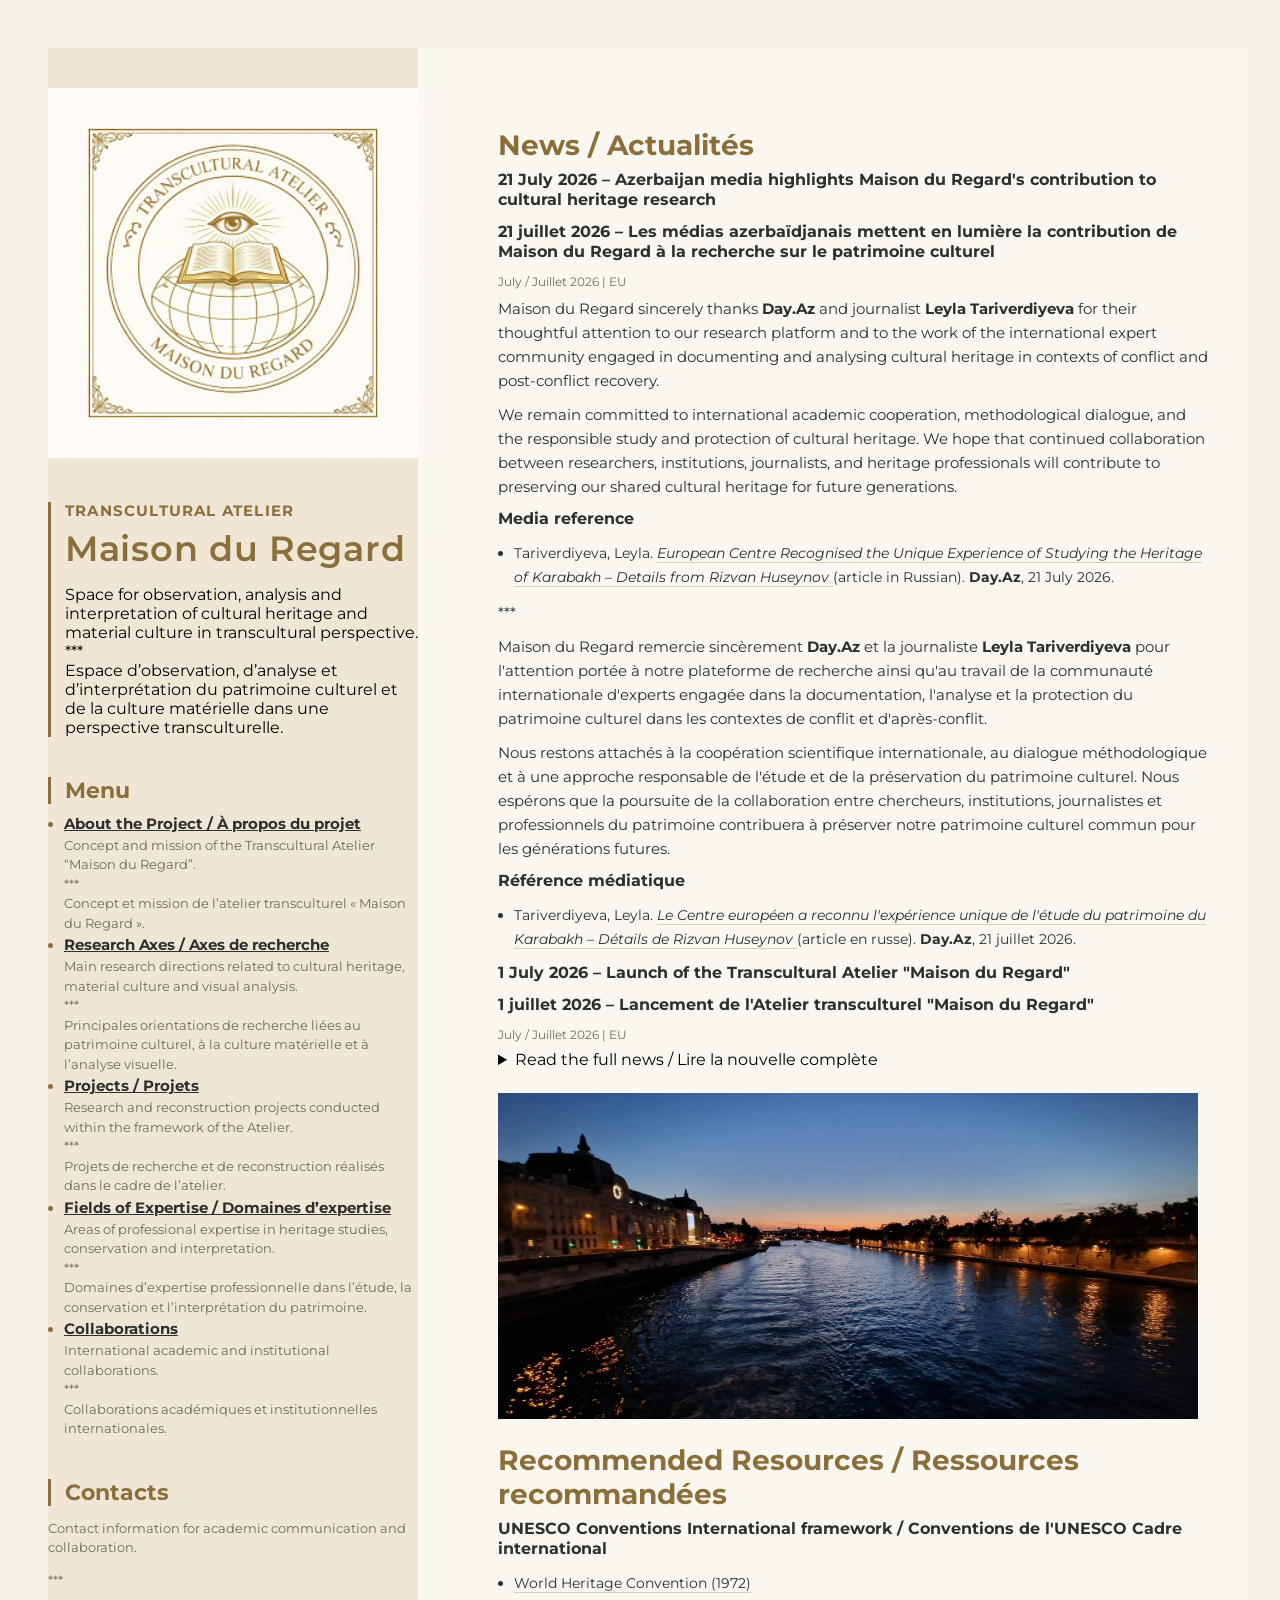
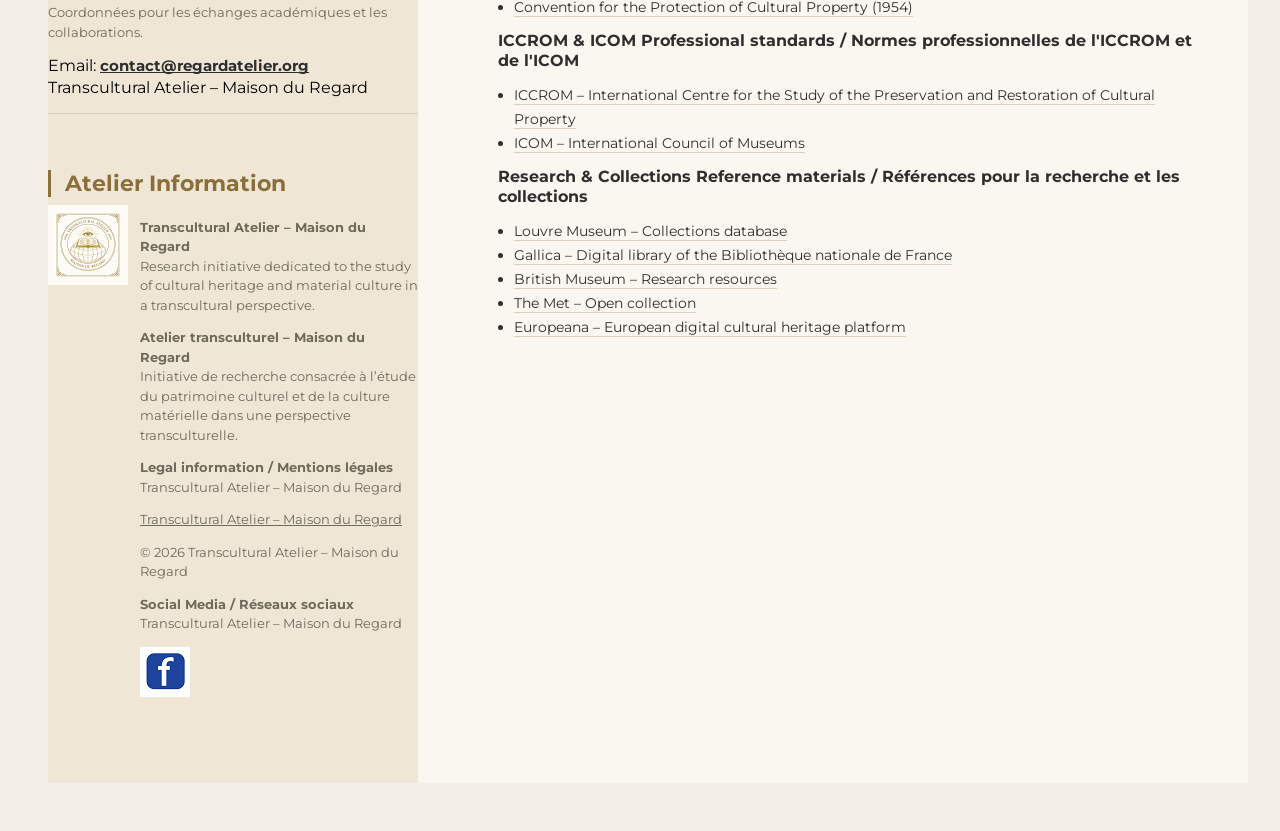
==== index.html @ 57af9f3c "Update index.html" ====
<!DOCTYPE html>
<html lang="en">
  <head>
    <!-- Google tag (gtag.js) -->
<script async src="https://www.googletagmanager.com/gtag/js?id=G-M5W3LM66CL"></script>
<script>
  window.dataLayer = window.dataLayer || [];
  function gtag(){dataLayer.push(arguments);}
  gtag('js', new Date());

  gtag('config', 'G-M5W3LM66CL');
</script>
    <!-- Clarity -->
    <script type="text/javascript">
    (function(c,l,a,r,i,t,y){
        c[a]=c[a]||function(){(c[a].q=c[a].q||[]).push(arguments)};
        t=l.createElement(r);t.async=1;t.src="https://www.clarity.ms/tag/"+i;
        y=l.getElementsByTagName(r)[0];y.parentNode.insertBefore(t,y);
    })(window, document, "clarity", "script", "xoc2nffbml");
</script>
    <link rel="icon" href="img/favicon.png" sizes="32x32">
<link rel="icon" href="img/favicon.png" sizes="192x192">
<link rel="apple-touch-icon" href="img/favicon.png">
    <meta charset="UTF-8" />
    <meta name="viewport" content="width=device-width, initial-scale=1.0" />

<title>Transcultural Atelier · Maison du Regard</title>

<meta name="description" content="Transcultural Atelier – Maison du Regard is an independent research platform focused on cultural heritage, material culture, conservation, expert documentation, and transcultural perspectives across Europe and Eurasia.">

<meta name="keywords" content="Maison du Regard, Transcultural Atelier, cultural heritage, patrimoine culturel, material culture, culture matérielle, archaeology, archéologie, conservation, restoration, restauration, transcultural research, recherche transculturelle, heritage interpretation, interprétation du patrimoine, heritage documentation, documentation du patrimoine, expert assessment, expertise patrimoniale, museum studies, études muséales, cultural landscapes, paysages culturels, Europe, Eurasia, patrimoine, material heritage">

<meta name="author" content="Transcultural Atelier – Maison du Regard">

<meta name="robots" content="index, follow">

<link rel="canonical" href="https://regardatelier.org/">

<meta property="og:title" content="Transcultural Atelier · Maison du Regard">
<meta property="og:description" content="An independent research platform focused on cultural heritage, material culture, conservation, expert documentation, and transcultural perspectives across Europe and Eurasia.">
<meta property="og:type" content="website">
<meta property="og:url" content="https://regardatelier.org/">
<meta property="og:image" content="https://regardatelier.org/img/embl.png">
<meta property="og:site_name" content="Maison du Regard">

<meta name="twitter:card" content="summary_large_image">
<meta name="twitter:title" content="Transcultural Atelier · Maison du Regard">
<meta name="twitter:description" content="An independent research platform focused on cultural heritage, material culture, conservation, expert documentation, and transcultural perspectives across Europe and Eurasia.">
<meta name="twitter:image" content="https://regardatelier.org/img/embl.png">
     <link rel="preconnect" href="https://fonts.googleapis.com" />
    <link rel="preconnect" href="https://fonts.gstatic.com" crossorigin />
    <link
      href="https://fonts.googleapis.com/css2?family=Montserrat:wght@100..900&display=swap"
      rel="stylesheet"
    />
    <link rel="stylesheet" href="css/styles.css" />
 <!-- Structured Data (Schema.org) -->
<script type="application/ld+json">
{
  "@context": "https://schema.org",
  "@graph": [
    {
      "@type": "WebSite",
      "@id": "https://regardatelier.org/#website",
      "url": "https://regardatelier.org/",
      "name": "Transcultural Atelier · Maison du Regard",
      "alternateName": "Maison du Regard",
      "inLanguage": [
        "en",
        "fr"
      ],
      "publisher": {
        "@id": "https://regardatelier.org/#organization"
      }
    },
    {
      "@type": "Organization",
      "@id": "https://regardatelier.org/#organization",
      "name": "Transcultural Atelier · Maison du Regard",
      "alternateName": "Maison du Regard",
      "url": "https://regardatelier.org/",
      "logo": {
        "@type": "ImageObject",
        "@id": "https://regardatelier.org/#logo",
        "url": "https://regardatelier.org/img/embl.png",
        "contentUrl": "https://regardatelier.org/img/embl.png"
      },
      "email": "contact@regardatelier.org",
      "foundingDate": "2026",
      "founder": {
        "@id": "https://regardatelier.org/#tetiana-krupa"
      },
      "sameAs": [
        "https://www.facebook.com/profile.php?id=61591721396728"
      ],
      "knowsAbout": [
        "Cultural Heritage",
        "Archaeology",
        "History",
        "Ethnology",
        "Conservation and Restoration",
        "Textile Conservation",
        "Material Culture",
        "Heritage Documentation",
        "Digital Heritage",
        "Creative Industries",
        "Transcultural Studies",
        "Eurasian Studies",
        "Interdisciplinary Research",
        "Expert Research"
      ],
      "areaServed": [
        "Ukraine",
        "Kazakhstan",
        "Kyrgyzstan",
        "Uzbekistan",
        "Central Asia",
        "South Caucasus",
        "Europe",
        "The broader Eurasian cultural space"
      ]
    },
    {
      "@type": "Person",
      "@id": "https://regardatelier.org/#tetiana-krupa",
      "name": "Tetiana Krupa",
      "jobTitle": "Founder and Scientific Director",
      "url": "https://regardatelier.org/about.html",
      "affiliation": {
        "@id": "https://regardatelier.org/#organization"
      },
      "sameAs": [
        "https://orcid.org/0000-0001-6707-6446",
        "https://scholar.google.com/citations?user=DtpUxY8AAAAJ",
        "https://www.researchgate.net/profile/Tetiana-Krupa"
      ],
      "knowsAbout": [
        "Cultural Heritage",
        "Archaeology",
        "History",
        "Ethnology",
        "Conservation and Restoration",
        "Archaeological Textiles",
        "Textile Conservation",
        "Material Culture",
        "Heritage Documentation",
        "Interdisciplinary Research",
        "Expert Research"
      ],
      "worksFor": {
        "@id": "https://regardatelier.org/#organization"
      }
    }
  ]
}
</script>
  </head>
  <body>
    <!--Wrapper-->
    <div class="wrapper">
      <!--Mein content-->
      <div class="meincontent">
        <!--Work Experience-->
        <div>
          <h3 class="work-experience-title">News / Actualités</h3>
          <!--News-->
          <div class="work-experience-cont">


<h4 class="work-experience-company">
              21 July 2026 – Azerbaijan media highlights Maison du Regard's contribution to cultural heritage research
               </h4>
               <h4 class="work-experience-company">
              21 juillet 2026 – Les médias azerbaïdjanais mettent en lumière la contribution de Maison du Regard à la recherche sur le patrimoine culturel
               </h4>
            <p class="work-experience-period">
              July / Juillet 2026
              <span class="work-experience-period-separator">|</span> EU
            </p>

<div class="about-text">Maison du Regard sincerely thanks <b>Day.Az</b> and journalist <b>Leyla Tariverdiyeva</b> for their thoughtful attention to our research platform and to the work of the international expert community engaged in documenting and analysing cultural heritage in contexts of conflict and post-conflict recovery.
</div>
<div class="about-text">We remain committed to international academic cooperation, methodological dialogue, and the responsible study and protection of cultural heritage. We hope that continued collaboration between researchers, institutions, journalists, and heritage professionals will contribute to preserving our shared cultural heritage for future generations.
</div> 
<div class="about-text">

<div class="work-experience-cont">
  <h4 class="work-experience-company">
    Media reference  </h4>

  <ul class="work-experience-duties-list">
    <li class="work-experience-duties-item">
      Tariverdiyeva, Leyla.
      <a
        href="https://news.day.az/society/1849105.html"
        target="_blank"
        rel="noopener noreferrer"
      >
        <i>European Centre Recognised the Unique Experience of Studying the Heritage of Karabakh – Details from Rizvan Huseynov</i>
      </a>
      (article in Russian). <b>Day.Az</b>, 21 July 2026.
    </li>
    </ul>
</div>


  
  </div> 
  <div class="about-text">         
    ***
  </div>
  <div class="about-text">Maison du Regard remercie sincèrement <b>Day.Az</b> et la journaliste <b>Leyla Tariverdiyeva</b> pour l'attention portée à notre plateforme de recherche ainsi qu'au travail de la communauté internationale d'experts engagée dans la documentation, l'analyse et la protection du patrimoine culturel dans les contextes de conflit et d'après-conflit.
</div>
<div class="about-text">Nous restons attachés à la coopération scientifique internationale, au dialogue méthodologique et à une approche responsable de l'étude et de la préservation du patrimoine culturel. Nous espérons que la poursuite de la collaboration entre chercheurs, institutions, journalistes et professionnels du patrimoine contribuera à préserver notre patrimoine culturel commun pour les générations futures.
</div>
<div class="about-text">


<div class="work-experience-cont">
  <h4 class="work-experience-company">
    Référence médiatique
  </h4>

  <ul class="work-experience-duties-list">
    <li class="work-experience-duties-item">
      Tariverdiyeva, Leyla.
      <a
        href="https://news.day.az/society/1849105.html"
        target="_blank"
        rel="noopener noreferrer"
      >
        <i>Le Centre européen a reconnu l'expérience unique de l'étude du patrimoine du Karabakh – Détails de Rizvan Huseynov</i>
      </a>
      (article en russe). <b>Day.Az</b>, 21 juillet 2026.
    </li>
  </ul>
</div>
          </div>
            
            <h4 class="work-experience-company">
              1 July 2026 – Launch of the Transcultural Atelier "Maison du Regard"
               </h4>
               <h4 class="work-experience-company">
              1 juillet 2026 – Lancement de l'Atelier transculturel "Maison du Regard"
               </h4>
            <p class="work-experience-period">
              July / Juillet 2026
              <span class="work-experience-period-separator">|</span> EU
            </p>
      <details class="report-details">  
         <summary>Read the full news / Lire la nouvelle complète</summary>
<div class="about-text">Today marks the beginning of the Transcultural Atelier "Maison du Regard" — an independent international initiative dedicated to the study, interpretation and dissemination of knowledge about cultural heritage across Eurasia.
</div>
<div class="about-text">The Atelier brings together researchers, museum professionals, conservators and independent scholars who share an interest in:
 </div>
  <ul class="work-experience-duties-list">
<li class="work-experience-duties-item">cultural interactions between Europe, Central Asia and the Near East;</li>
<li class="work-experience-duties-item">archaeology, historical textiles and material culture;</li>
<li class="work-experience-duties-item">conservation and restoration of cultural heritage;</li>
<li class="work-experience-duties-item">military history and historical landscapes;</li>
<li class="work-experience-duties-item">digital humanities and open-access research.</li>
</ul>
<div class="about-text">Maison du Regard <b>is not a university or a formal academic institution</b>. It is an independent collaborative initiative created to encourage interdisciplinary dialogue, develop research projects and make reliable scholarly information accessible to a wider audience.
</div>
<div class="about-text">This website will gradually publish research projects, educational materials, analytical essays and open resources developed within the framework of the Atelier.
</div>
<div class="about-text">
    ***
  </div>
  <div class="about-text">Aujourd'hui marque le lancement de l'Atelier transculturel « Maison du Regard », une initiative internationale indépendante consacrée à l'étude, à l'interprétation et à la diffusion des connaissances sur le patrimoine culturel de l'Eurasie.</div>
<div class="about-text">L'Atelier réunit des chercheurs, des professionnels des musées, des conservateurs-restaurateurs et des spécialistes indépendants partageant un intérêt commun pour :</div>
<ul class="work-experience-duties-list">
<li class="work-experience-duties-item">les interactions culturelles entre l'Europe, l'Asie centrale et le Proche-Orient;
</li>
<li class="work-experience-duties-item">l'archéologie, les textiles historiques et la culture matérielle;
  </li>
<li class="work-experience-duties-item">la conservation-restauration du patrimoine culturel;
</li>
<li class="work-experience-duties-item">l'histoire militaire et les paysages historiques;
</li>
<li class="work-experience-duties-item">les humanités numériques et la science ouverte.</li>
</ul>
<div class="about-text">La Maison du Regard n'est <b>une université ni une institution académique</b>. Il s'agit d'une initiative indépendante visant à favoriser le dialogue interdisciplinaire, développer des projets de recherche et rendre les connaissances scientifiques accessibles à un large public.</div>
<div class="about-text">Le site présentera progressivement des projets de recherche, des ressources pédagogiques, des analyses et des publications en libre accès.</div>
  
          </div>
</details>
        </div>
 <!--Work Experience2-->
<div class="resource-image-block">
  <img src="img/paris.jpeg" alt="Paris, France" class="resource-image">
</div>
        <div>  
          <h3 class="work-experience-title">Recommended Resources / Ressources recommandées</h3>
          <!-- Resource 1 -->
<div class="work-experience-cont">
            <h4 class="work-experience-company">
             UNESCO Conventions International framework / Conventions de l'UNESCO
Cadre international
            </h4>
                       <ul class="work-experience-duties-list">
      <li class="work-experience-duties-item">
        <a href="https://whc.unesco.org/en/convention/" target="_blank">
          World Heritage Convention (1972)
        </a>
      </li>
      <li class="work-experience-duties-item">
        <a href="https://www.unesco.org/en/legal-affairs/convention-protection-cultural-property-event-armed-conflict-regulations-execution-convention" target="_blank">
          Convention for the Protection of Cultural Property (1954)
        </a>
      </li>
    </ul>
          </div>        
<!-- Resource 2 -->
          <div class="work-experience-cont">
            <h4 class="work-experience-company">
             ICCROM & ICOM Professional standards / Normes professionnelles de l'ICCROM et de l'ICOM
            </h4>
                      <ul class="work-experience-duties-list">
      <li class="work-experience-duties-item">
        <a href="https://www.iccrom.org/" target="_blank">
          ICCROM – International Centre for the Study of the Preservation and Restoration of Cultural Property
        </a>
      </li>
      <li class="work-experience-duties-item">
        <a href="https://icom.museum/" target="_blank">
          ICOM – International Council of Museums
        </a>
      </li>
    </ul>
          </div>
<!-- Resource 3 -->
          <div class="work-experience-cont">
            <h4 class="work-experience-company">
             Research & Collections Reference materials / Références pour la recherche et les collections
            </h4>
                       <ul class="work-experience-duties-list">
      <li class="work-experience-duties-item">
  <a href="https://collections.louvre.fr/en/" target="_blank">
    Louvre Museum – Collections database
  </a>
</li>
<li class="work-experience-duties-item">
  <a href="https://gallica.bnf.fr/" target="_blank">
    Gallica – Digital library of the Bibliothèque nationale de France
  </a>
</li>
 <li class="work-experience-duties-item">
        <a href="https://www.britishmuseum.org/research" target="_blank">
          British Museum – Research resources
        </a>
      </li>
      <li class="work-experience-duties-item">
        <a href="https://www.metmuseum.org/art/collection" target="_blank">
          The Met – Open collection
        </a>
      </li>
      <li class="work-experience-duties-item">
  <a href="https://www.europeana.eu/en" target="_blank">
    Europeana – European digital cultural heritage platform
  </a>
</li>
    </ul>
          </div>

        </div> 
      </div>

      <!--Sidebar-->
      <aside class="sidebar">
        <img src="img/embl.png" alt="emblem" width="370" />
        <div class="sidebar-content"> 
          </div>
           <!--My info-->
        <div class="my-info">
          <h2 class="my-profession">Transcultural Atelier</h2>
          <h1 class="my-name">Maison du Regard</h1>
          <p class="my-descr">
           <div> Space for observation, analysis and interpretation of cultural
            heritage and material culture in transcultural perspective.</div>
            <div>***</div>
            <div>Espace d’observation, d’analyse et d’interprétation du patrimoine culturel et de la culture matérielle dans une perspective transculturelle.</div>
          </p>
        </div>
 <!--My Projects-->
        <div class="my-projects-cont">
          <h3 class="my-projects-title">Menu</h3>
          <ul class="my-projects-list">
            <li class="my-projects-item">
              <a
                class="my-projects-link"
                href="about.html"
                >About the Project / À propos du projet</a
              >
              <span class="my-projects-item-tech"
                >
                <div>Concept and mission of the Transcultural Atelier &ldquo;Maison du Regard&rdquo;.</div>
<div>***</div>
<div>Concept et mission de l&rsquo;atelier transculturel &laquo; Maison du Regard &raquo;.</div></span
              >
            </li>
            <li class="my-projects-item">
              <a
                class="my-projects-link"
                href="Research.html"
                >Research Axes / Axes de recherche</a>
              <span class="my-projects-item-tech"
                > 
                <div>Main research directions related to cultural heritage, material culture and visual analysis.</div>
                <div>***</div>
                <div>Principales orientations de recherche liées au patrimoine culturel, à la culture matérielle et à l’analyse visuelle.</div>
                </span
              >
            </li>
            <li class="my-projects-item">
              <a
                class="my-projects-link"
                href="projects.html"
                >Projects / Projets</a
              >
              <span class="my-projects-item-tech"
                >
                <div>Research and reconstruction projects conducted within the framework of the Atelier.</div>
                <div>***</div>
                <div>Projets de recherche et de reconstruction réalisés dans le cadre de l’atelier.</div>
               </span
              >
            </li>
<li class="my-projects-item">
              <a
                class="my-projects-link"
                href="fields.html"
                >Fields of Expertise / Domaines d’expertise</a
              >
              <span class="my-projects-item-tech"
                >
               <div>Areas of professional expertise in heritage studies, conservation and interpretation.</div>
               <div>***</div>
               <div>Domaines d’expertise professionnelle dans l’étude, la conservation et l’interprétation du patrimoine.</div>
</span
              >
            </li>
            <li class="my-projects-item">
              <a
                class="my-projects-link"
                href="collaborations.html"
                >Collaborations</a
              >
              <span class="my-projects-item-tech"
                >
                <div>International academic and institutional collaborations.</div>
                <div>***</div>
                <div>Collaborations académiques et institutionnelles internationales.</div>
</span
              >
                      </ul>
        </div>
<!--My contacts-->
        <div class="contacs-cont">

  <h3 class="contacs-title">Contacts</h3>

  <div class="contacts-description">
    <p>Contact information for academic communication and collaboration.</p>
    <p>***</p>
    <p>Coordonnées pour les échanges académiques et les collaborations.</p>
  </div>
 Email: 
<a class="contacs-link" href="mailto:ateliermaisondure@gmail.com">
contact@regardatelier.org
</a><br>
<span class="email-label">
Transcultural Atelier – Maison du Regard
</span>
          

<!--footer-->
  <div class="footer-divider"></div>
  <div class="footer-block">

    <h4 class="footer-heading">Atelier Information</h4>

    <div class="footer-brand">

      <img src="img/embl_f.png" alt="Maison du Regard emblem" class="footer-logo">

      <div class="footer-text">

        <p>
          <strong>Transcultural Atelier – Maison du Regard</strong><br>
          Research initiative dedicated to the study of cultural heritage and material culture in a transcultural perspective.
        </p>

        <p>
          <strong>Atelier transculturel – Maison du Regard</strong><br>
          Initiative de recherche consacrée à l’étude du patrimoine culturel et de la culture matérielle dans une perspective transculturelle.
        </p>

        <p>
          <strong>Legal information / Mentions légales</strong><br>
          Transcultural Atelier – Maison du Regard
        </p>

        <p>
          <div class="footer-contacts a"><a href="mailto:contact@regardatelier.org">Transcultural Atelier – Maison du Regard</a></div> 
        </p>

        <p>
          © 2026 Transcultural Atelier – Maison du Regard
        </p>
<!-- Social Media -->
        <p>
          <strong>Social Media / Réseaux sociaux</strong><br>
          Transcultural Atelier – Maison du Regard
        </p>
        <a class="my-projects-link" href="https://www.facebook.com/profile.php?id=61591721396728"
   target="_blank"
   rel="noopener noreferrer"
   aria-label="Maison du Regard on Facebook">
    <img src="img/facebook_logo_icon.png"
         alt="Facebook"
         width="50"
         height="50">
</a>
      </div>

    </div>

  </div>

</div>
</div>

            </ul>
          </div>
        </div>
      </aside>
    </div>

<script>
document.addEventListener("DOMContentLoaded", function () {
    const logo = document.querySelector(".footer-logo");

    if (!logo) return;

    let tapCount = 0;
    let tapTimer = null;

    logo.addEventListener("click", function (event) {
        event.preventDefault();

        tapCount++;

        clearTimeout(tapTimer);

        if (tapCount >= 3) {
            window.location.assign("expert-submission.html");
            return;
        }

        tapTimer = setTimeout(function () {
            tapCount = 0;
        }, 2000);
    });
});
</script>
  </body>
</html>
---- css/styles.css ----
body {
  background: #f4efe6;
  padding-left: 40px;
  padding-right: 40px;
  padding-top: 40px;
  padding-bottom: 40px;
  font-family: "Montserrat", sans-serif;
}
ul,
ol {
  margin-top: 0;
  margin-bottom: 0;
}

.wrapper {
  background: #faf7f0;
  display: flex;
  flex-direction: row-reverse;
  width: 1200px;
  margin: 0 auto;
}
/*mein content*/
.meincontent {
  padding-left: 80px;
  padding-right: 40px;
  padding-top: 80px;
  padding-bottom: 80px;
  box-sizing: border-box;
}
/*main content*/
.my-profession {
  font-weight: 700;
  font-size: 15px;
  line-height: 1.21429;
  color: #8a6f3b;
  margin-top: 0;
  margin-bottom: 8px;
  text-transform: uppercase;
  letter-spacing: 0.08em;
}
.my-name {
  font-weight: 600;
  font-size: 35px;
  line-height: 1.22222;
  color: #8a6f3b;
  margin-top: 0;
  margin-bottom: 12px;
  letter-spacing: 0.02em;
}
.my-descr {
  font-weight: 400;
  font-size: 14px;
  line-height: 1.5;
  color: #2e2e2e;
}
.my-info {
  margin-bottom: 40px;
  border-left: 3px solid #8a6f3b;
  padding-left: 14px;
}
/*work-experience*/
.work-experience-title {
  font-weight: 700;
  font-size: 28px;
  color: #8a6f3b;
  margin-top: 0;
  margin-bottom: 8px;
}
.work-experience-company {
  font-weight: 700;
  font-size: 16px;
  line-height: 1.25;
  color: #2e2e2e;
  margin-top: 0;
  margin-bottom: 12px;
}
.company-name {
  color: #2e2e2e;
}
.work-experience-period {
  font-weight: 400;
  font-size: 12px;
  line-height: 1.25;
  color: #6f6a5e;
  margin-bottom: 8px;
}
.work-experience-period-separator {
  color: #6f6a5e;
}
.work-experience-duties-list {
  padding-left: 16px;
}
.work-experience-duties-item {
  font-weight: 400;
  font-size: 14px;
  line-height: 1.71429;
  color: #2e2e2e;
}
.work-experience-cont {
  margin-bottom: 12px;
}
/*sidebar*/
.sidebar {
  background: #efe6d6;
  padding-top: 40px;
  padding-bottom: 40px;
  box-sizing: border-box;
  width: 370px;
}
.sidebar-content {
  padding-left: 40px;
  padding-top: 40px;
  padding-right: 40px;
  box-sizing: border-box;
}
/*My Projects*/
.my-projects-title {
  font-weight: 700;
  font-size: 22px;
  line-height: 1.22727;
  color: #8a6f3b;
  margin-top: 0;
  margin-bottom: 8px;
  border-left: 3px solid #8a6f3b;
  padding-left: 14px;
}
.my-projects-item {
  font-weight: 700;
  font-size: 14px;
  line-height: 1.71429;
  color: #2e2e2e;
}

.my-projects-item::marker {
  color: #8b6f3d;
}
.my-projects-list {
  padding-left: 16px;
}
.my-projects-link {
  font-weight: 700;
  font-size: 15px;
  line-height: 1.5;
  text-decoration: underline;
  color: #2e2e2e;
}
.my-projects-item-tech {
  font-weight: 400;
  font-size: 13px;
  line-height: 1.5;
  color: #6f6a5e;
}
.my-projects-cont {
  margin-bottom: 40px;
}

/*contacts*/
.contacs-title {
  font-weight: 700;
  font-size: 22px;
  color: #8a6f3b;
  margin-top: 0;
  margin-bottom: 8px;
  border-left: 3px solid #8a6f3b;
  padding-left: 14px;
}
.contacs-type {
  font-weight: 700;
  font-size: 24px;
  color: #8a6f3b;
  margin-right: 8px;
}
.contacs-link {
  font-weight: 700;
  font-size: 15px;
  line-height: 1.5;
  text-decoration: underline;
  text-decoration-skip-ink: none;
  color: #2e2e2e;
}
.contacs-link:hover {
  color: #8a6f3b;
}
.contacs-item {
  margin-top: 0;
  margin-bottom: 4px;
}
.contacs-cont {
  margin-bottom: 40px;
}
.contacts-description {
  font-weight: 400;
  font-size: 13px;
  line-height: 1.5;
  color: #6f6a5e;
}

/*footer*/
.footer-block {
  margin-top: 40px;
  padding-top: 16px;
}
.footer-brand {
  display: flex;
  align-items: flex-start;
  gap: 12px;
}
.footer-logo {
  width: 80px;
  height: 80px;
  flex-shrink: 0;
}
.footer-text {
  font-size: 13px;
  line-height: 1.5;
  color: #6f6a5e;
}
.footer-contacts a {
  font-size: 13px;
  line-height: 1.5;
  color: #6f6a5e;
}
.footer-contacts a:hover {
  color: #8a6f3b;
}
.footer-divider {
  margin: 16px 0;
  border-top: 1px solid #d8d2c6;
}
.footer-heading {
  font-weight: 700;
  font-size: 22px;
  color: #8a6f3b;
  margin-top: 0;
  margin-bottom: 8px;
  border-left: 3px solid #8a6f3b;
  padding-left: 14px;
}
/*about*/
.about-title {
  font-weight: 700;
  font-size: 28px;
  color: #8a6f3b;
  margin-bottom: 16px;
  letter-spacing: 0.3px;
}

.about-text {
  font-size: 15px;
  line-height: 1.6;
  color: #2e2e2e;
  margin-bottom: 10px;
}

.about-divider {
  text-align: left;
  letter-spacing: 2px;
}

.about-section {
  margin-bottom: 8px;
}
.about-image {
  margin: 32px 0;
}

.about-image img {
  width: 110%;
  max-width: none;
  margin-left: -5%;
}
.about-text:last-child {
  margin-bottom: 16px;
}
/*index*/
.resource-image-block {
  margin: 24px 0;
}

.resource-image {
  width: 100%;
  max-width: 700px;
  height: auto;
  display: block;
}
/* Links inside Recommended Resources */
.work-experience-duties-item a {
  color: #2e2e2e;
  text-decoration: none;
  border-bottom: 1px solid rgba(138, 111, 59, 0.3);
  transition: all 0.3s ease;
}

/* Hover */
.work-experience-duties-item a:hover {
  color: #8a6f3b;
  border-bottom: 1px solid #8a6f3b;
}
/* Expert Submission */
.submission-buttons {
  margin: 2rem 0 2.5rem;
}

.submission-block {
  margin-bottom: 2rem;
}

.submission-button {
  display: inline-block;
  padding: 0.85rem 1.4rem;
  background: #9b7640;
  color: #fff;
  text-decoration: none;
  font-weight: 700;
  border-radius: 4px;
  letter-spacing: 0.02em;
}

.submission-button:hover {
  background: #7f6034;
}

/* Documents block: About / Collaboration */

.document-links {
  margin: 2.5rem 0;
  padding: 0;
}

.document-links .about-title {
  margin-bottom: 1rem;
}

.document-links p {
  max-width: 760px;
  margin-bottom: 1.4rem;
  line-height: 1.7;
}

/* Document list inside this block only */
.document-links .my-projects-list {
  list-style: none;
  padding-left: 0;
  margin: 1.5rem 0 0;
}

.document-links .my-projects-list li {
  margin-bottom: 1.4rem;
  padding: 1rem 1rem 1rem 1.2rem;
  border-left: 4px solid #9b7640;
  background: rgba(155, 118, 64, 0.06);
  border-radius: 4px;
}

/* Document title */
.document-links .my-projects-list strong {
  display: block;
  font-weight: 700;
  margin-bottom: 0.25rem;
}

/* Language/version line */
.document-links .my-projects-list span {
  display: block;
  margin-bottom: 0.45rem;
  color: #555;
  font-size: 0.95rem;
}

/* Download link */
.document-links .my-projects-list a {
  display: inline-block;
  margin-top: 0.25rem;
  color: #9b7640;
  text-decoration: none;
  font-weight: 700;
  letter-spacing: 0.02em;
}

.document-links .my-projects-list a:hover {
  color: #7f6034;
  text-decoration: underline;
}
/* Download link as a small button */

.document-links .my-projects-list a {
  display: inline-block;
  margin-top: 0.35rem;
  padding: 0.55rem 1rem;
  background: #9b7640;
  color: #ffffff;
  text-decoration: none;
  font-weight: 700;
  border-radius: 4px;
  letter-spacing: 0.02em;
}

.document-links .my-projects-list a:hover {
  background: #7f6034;
  color: #ffffff;
  text-decoration: none;
}

/* Compact style for Open Expert Reports only */

.open-reports .my-projects-list li {
  padding: 0.9rem 1rem 1rem 1rem;
  margin-bottom: 1.2rem;
}

.open-reports .my-projects-list strong {
  font-size: 0.98rem;
  line-height: 1.35;
}

.open-reports .my-projects-list span {
  display: block;
  font-size: 0.9rem;
  line-height: 1.42;
  margin-bottom: 0.35rem;
}

.open-reports .my-projects-list a {
  margin-top: 0.6rem;
  padding: 0.45rem 0.85rem;
  font-size: 0.9rem;
}
/* Collapsible abstract block for Open Expert Reports */

.open-reports .report-details {
  margin-top: 0.6rem;
  margin-bottom: 0.7rem;
  font-size: 0.9rem;
  line-height: 1.42;
}

.open-reports .report-details summary {
  cursor: pointer;
  font-weight: 700;
  color: #9b7640;
  margin-bottom: 0.5rem;
}

.open-reports .report-details summary:hover {
  color: #7f6034;
  text-decoration: underline;
}

.open-reports .report-details p {
  margin: 0.45rem 0;
}
/* Top navigation for Open Expert Reports page */

.open-reports-topbar {
  display: flex;
  align-items: center;
  gap: 1.5rem;
  margin-bottom: 2.5rem;
  padding: 1.2rem 1.4rem;
  border-left: 4px solid #9b7640;
  background: rgba(155, 118, 64, 0.06);
  border-radius: 4px;
}

.open-reports-topbar-logo img {
  width: 95px;
  height: auto;
  display: block;
}

.open-reports-topbar-info {
  flex: 1;
}

.open-reports-topbar-info .my-profession {
  margin: 0 0 0.25rem;
}

.open-reports-topbar-info .my-name {
  margin: 0 0 0.35rem;
}

.open-reports-topbar-info .my-descr {
  margin: 0;
  font-size: 0.95rem;
  line-height: 1.35;
}

.open-reports-topbar-menu {
  display: flex;
  flex-direction: column;
  gap: 0.4rem;
}

.open-reports-topbar-menu a,
.open-reports-topbar-menu a:visited {
  color: #1f1f1f;
  font-weight: 700;
  text-decoration: underline;
}

.open-reports-topbar-menu a:hover {
  color: #9b7640;
}
/* Footer for Open Expert Reports page */

.open-reports-page .site-footer {
  max-width: 1100px;
  margin: 2rem auto 0;
  padding: 1.5rem 2rem 2rem;
}

.open-reports-page .footer-brand {
  display: flex;
  gap: 1rem;
  align-items: flex-start;
}

.open-reports-page .footer-logo {
  width: 70px;
  height: auto;
  flex-shrink: 0;
}

.open-reports-page .footer-text p {
  margin: 0 0 0.8rem;
}

.open-reports-page .footer-contacts {
  margin: 0.8rem 0;
}

.open-reports-page .footer-contacts a,
.open-reports-page .footer-contacts a:visited {
  color: #9b7640;
  font-weight: 700;
  text-decoration: none;
}

.open-reports-page .footer-contacts a:hover {
  color: #7f6034;
  text-decoration: underline;
}
.open-reports .report-permalink,
.open-reports .report-permalink:visited {
  color: #9b7640;
  font-weight: 700;
  text-decoration: none;
  font-size: 0.88rem;
}

.open-reports .report-permalink:hover {
  color: #7f6034;
  text-decoration: underline;
}
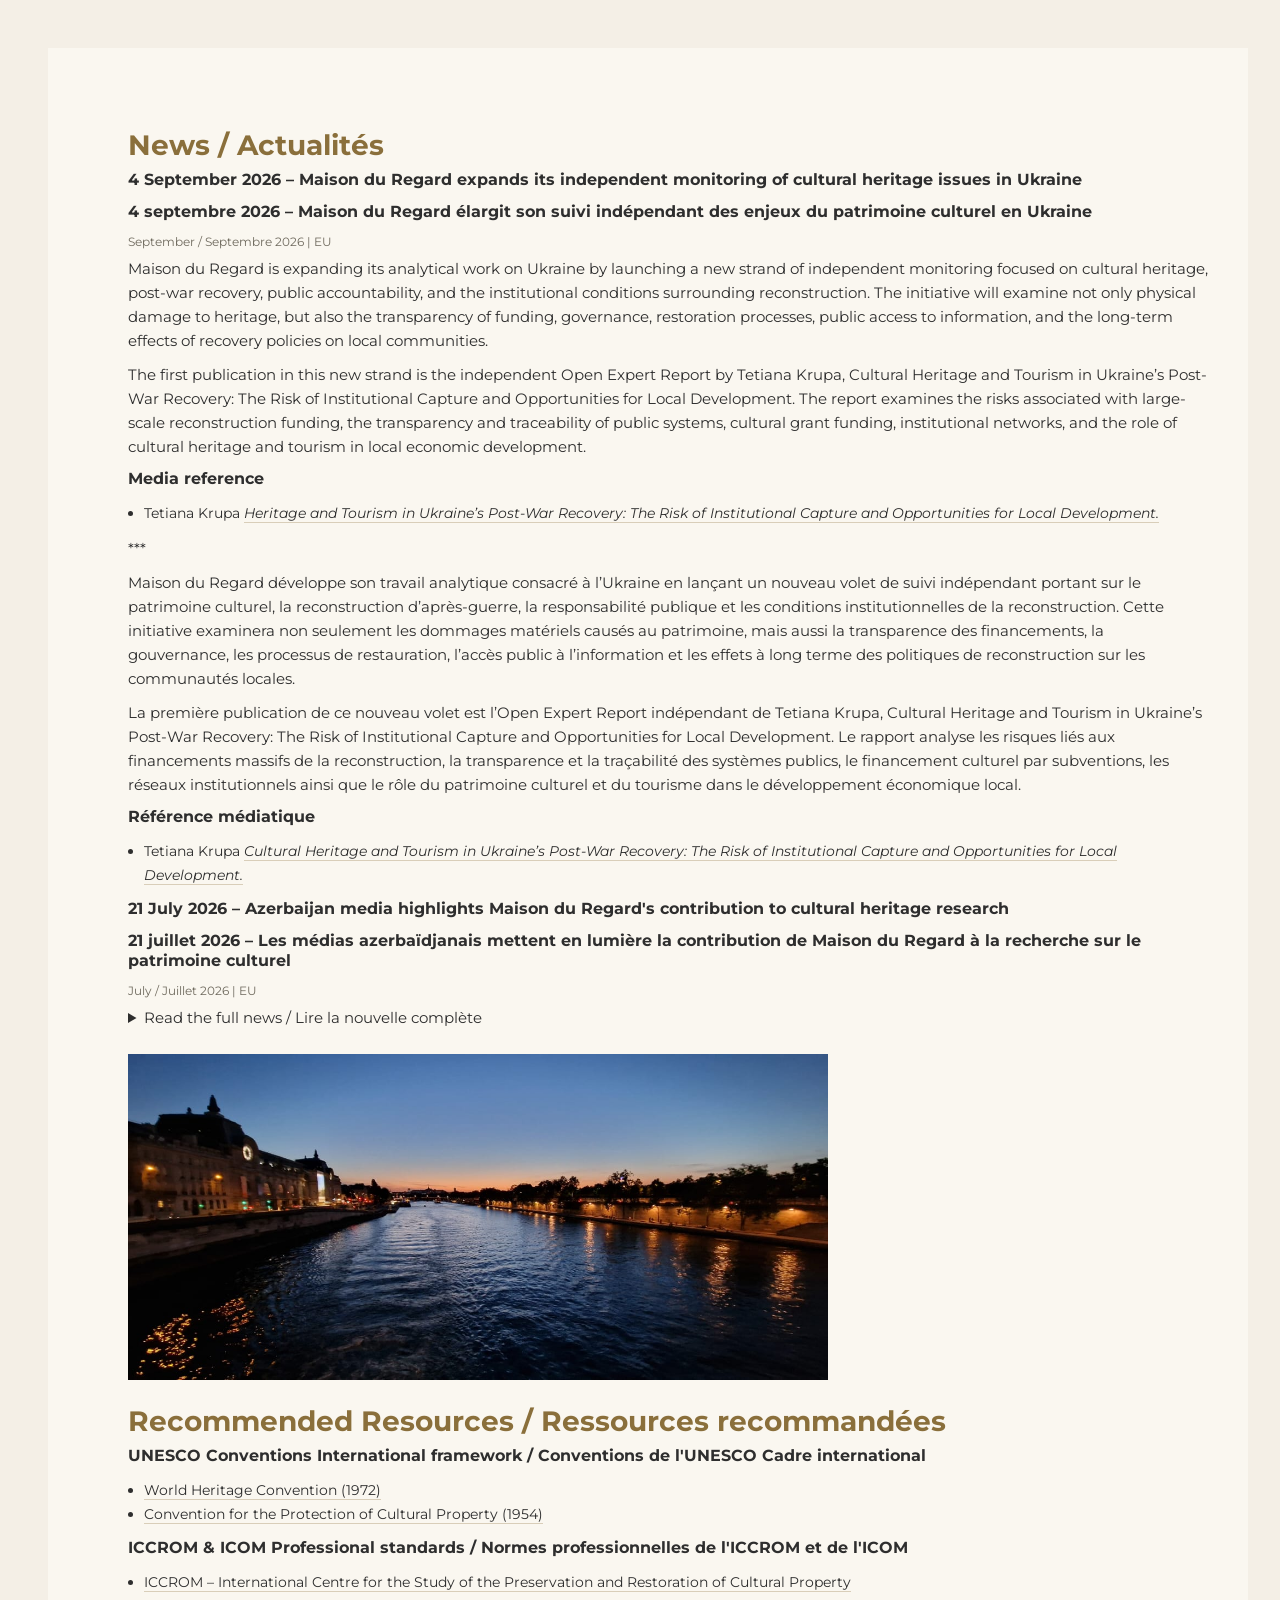
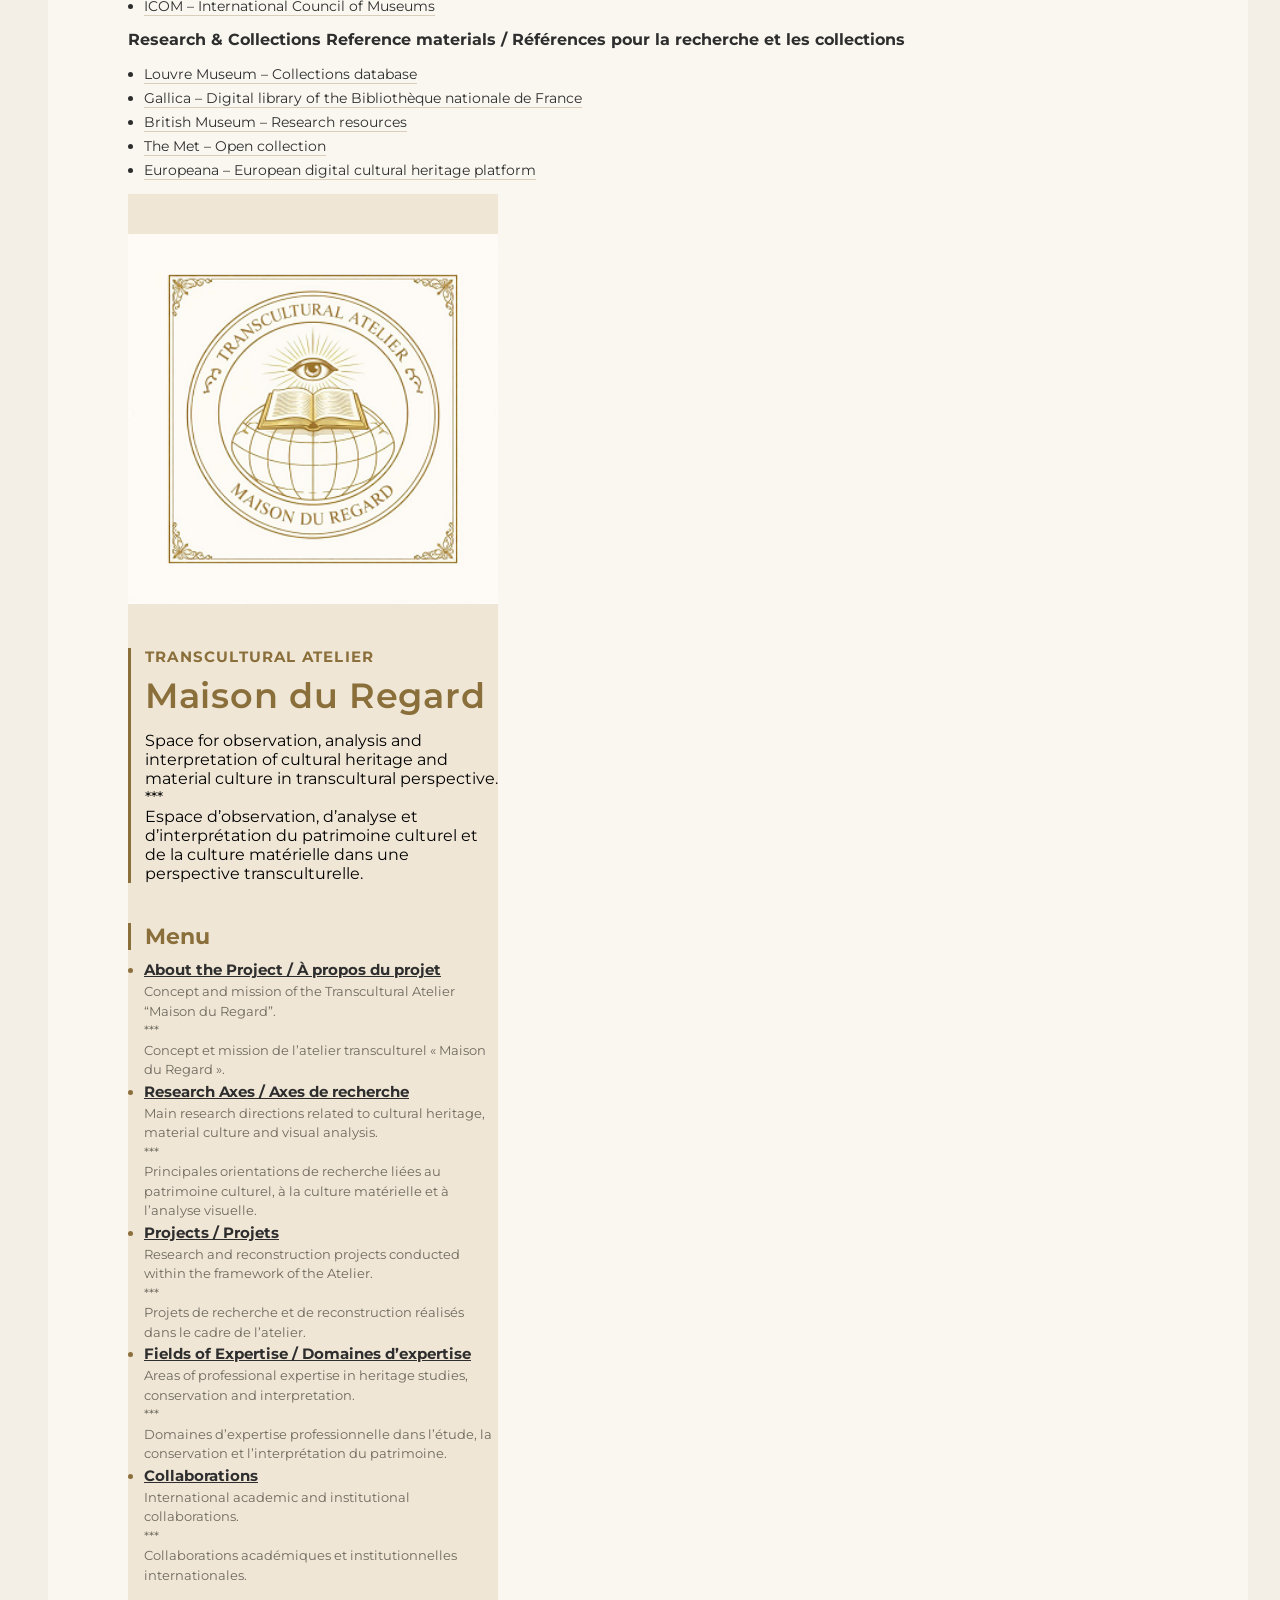
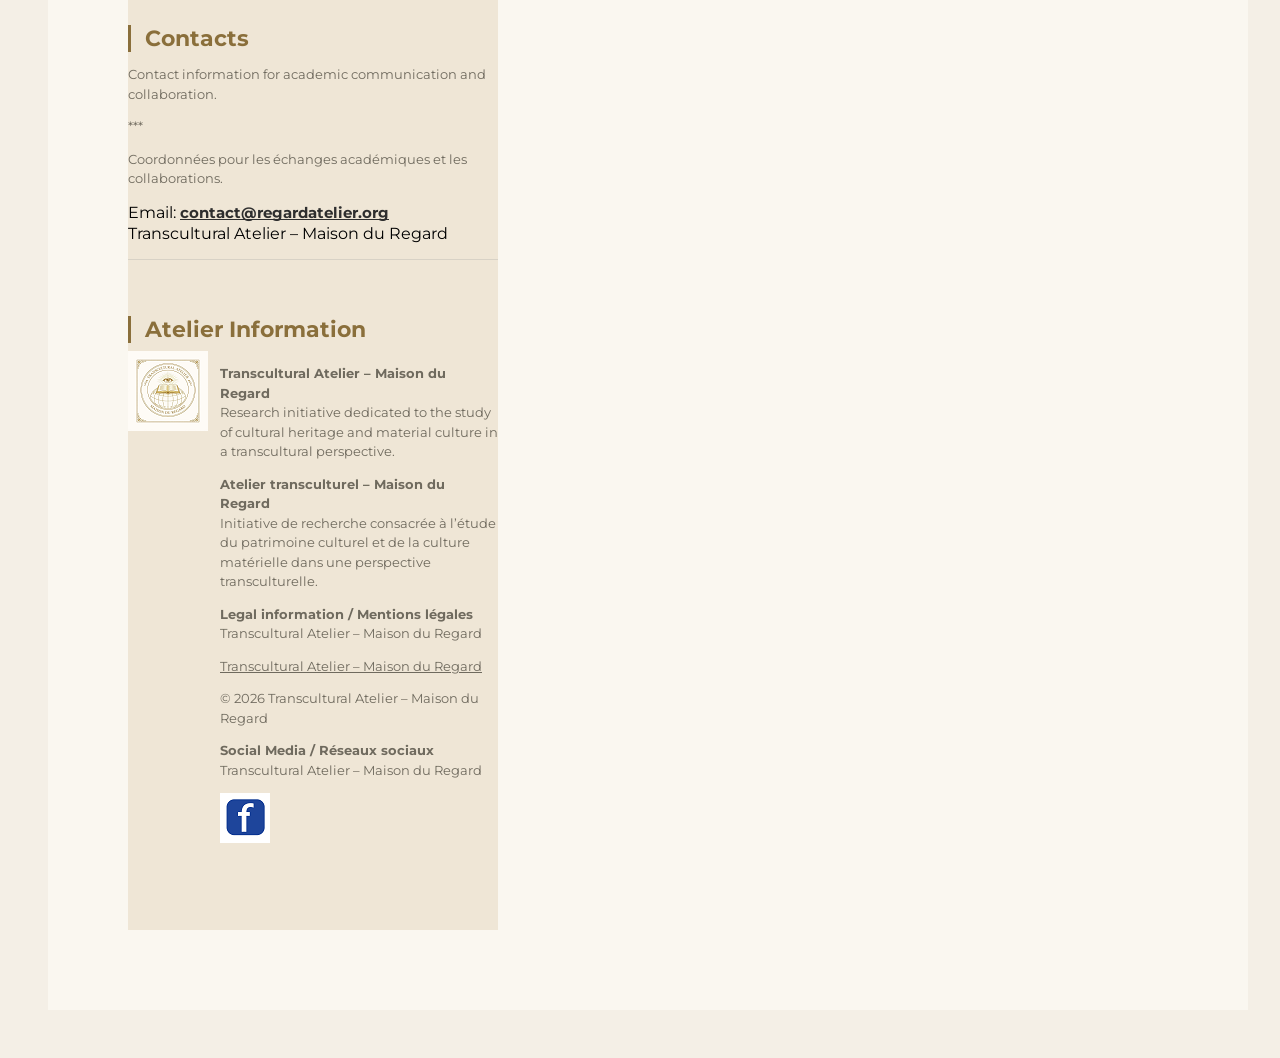
==== commit 5fecf4b3: "Update index.html" ====
--- a/index.html
+++ b/index.html
@@ -165,7 +165,79 @@
           <h3 class="work-experience-title">News / Actualités</h3>
           <!--News-->
           <div class="work-experience-cont">
-
+<h4 class="work-experience-company">
+              4 September 2026 – Maison du Regard expands its independent monitoring of cultural heritage issues in Ukraine
+               </h4>
+               <h4 class="work-experience-company">
+              4 septembre 2026 – Maison du Regard élargit son suivi indépendant des enjeux du patrimoine culturel en Ukraine
+               </h4>
+            <p class="work-experience-period">
+              September / Septembre 2026
+              <span class="work-experience-period-separator">|</span> EU
+            </p>
+
+<div class="about-text">Maison du Regard is expanding its analytical work on Ukraine by launching a new strand of independent monitoring focused on cultural heritage, post-war recovery, public accountability, and the institutional conditions surrounding reconstruction. The initiative will examine not only physical damage to heritage, but also the transparency of funding, governance, restoration processes, public access to information, and the long-term effects of recovery policies on local communities.</div>
+<div class="about-text">The first publication in this new strand is the independent Open Expert Report by Tetiana Krupa, Cultural Heritage and Tourism in Ukraine’s Post-War Recovery: The Risk of Institutional Capture and Opportunities for Local Development. The report examines the risks associated with large-scale reconstruction funding, the transparency and traceability of public systems, cultural grant funding, institutional networks, and the role of cultural heritage and tourism in local economic development.</div> 
+<div class="about-text">
+
+<div class="work-experience-cont">
+  <h4 class="work-experience-company">
+    Media reference  </h4>
+
+  <ul class="work-experience-duties-list">
+    <li class="work-experience-duties-item">
+      Tetiana Krupa
+      <a
+        href="https://regardatelier.org/open_expert_report.html#Ukraine-Post-War-Recovery"
+        target="_blank"
+        rel="noopener noreferrer"
+      >
+        <i>Heritage and Tourism in Ukraine’s Post-War Recovery: The Risk of Institutional Capture and Opportunities for Local Development.</i>
+      </a>
+      </li>
+    </ul>
+</div>
+
+
+  
+  </div> 
+  <div class="about-text">         
+    ***
+  </div>
+  <div class="about-text">Maison du Regard développe son travail analytique consacré à l’Ukraine en lançant un nouveau volet de suivi indépendant portant sur le patrimoine culturel, la reconstruction d’après-guerre, la responsabilité publique et les conditions institutionnelles de la reconstruction. Cette initiative examinera non seulement les dommages matériels causés au patrimoine, mais aussi la transparence des financements, la gouvernance, les processus de restauration, l’accès public à l’information et les effets à long terme des politiques de reconstruction sur les communautés locales.</div>
+<div class="about-text">La première publication de ce nouveau volet est l’Open Expert Report indépendant de Tetiana Krupa, Cultural Heritage and Tourism in Ukraine’s Post-War Recovery: The Risk of Institutional Capture and Opportunities for Local Development. Le rapport analyse les risques liés aux financements massifs de la reconstruction, la transparence et la traçabilité des systèmes publics, le financement culturel par subventions, les réseaux institutionnels ainsi que le rôle du patrimoine culturel et du tourisme dans le développement économique local.</div>
+<div class="about-text">
+
+
+<div class="work-experience-cont">
+  <h4 class="work-experience-company">
+    Référence médiatique
+  </h4>
+
+  <ul class="work-experience-duties-list">
+    <li class="work-experience-duties-item">
+     Tetiana Krupa
+      <a
+        href="https://regardatelier.org/open_expert_report.html#Ukraine-Post-War-Recovery"
+        target="_blank"
+        rel="noopener noreferrer"
+      >
+        <i>Cultural Heritage and Tourism in Ukraine’s Post-War Recovery: The Risk of Institutional Capture and Opportunities for Local Development.</i>
+      </a>
+      </li>
+  </ul>
+</div>
+
+
+
+
+
+
+
+
+
+
+  
 
 <h4 class="work-experience-company">
               21 July 2026 – Azerbaijan media highlights Maison du Regard's contribution to cultural heritage research
@@ -177,7 +249,8 @@
               July / Juillet 2026
               <span class="work-experience-period-separator">|</span> EU
             </p>
-
+<details class="report-details">  
+         <summary>Read the full news / Lire la nouvelle complète</summary>
 <div class="about-text">Maison du Regard sincerely thanks <b>Day.Az</b> and journalist <b>Leyla Tariverdiyeva</b> for their thoughtful attention to our research platform and to the work of the international expert community engaged in documenting and analysing cultural heritage in contexts of conflict and post-conflict recovery.
 </div>
 <div class="about-text">We remain committed to international academic cooperation, methodological dialogue, and the responsible study and protection of cultural heritage. We hope that continued collaboration between researchers, institutions, journalists, and heritage professionals will contribute to preserving our shared cultural heritage for future generations.
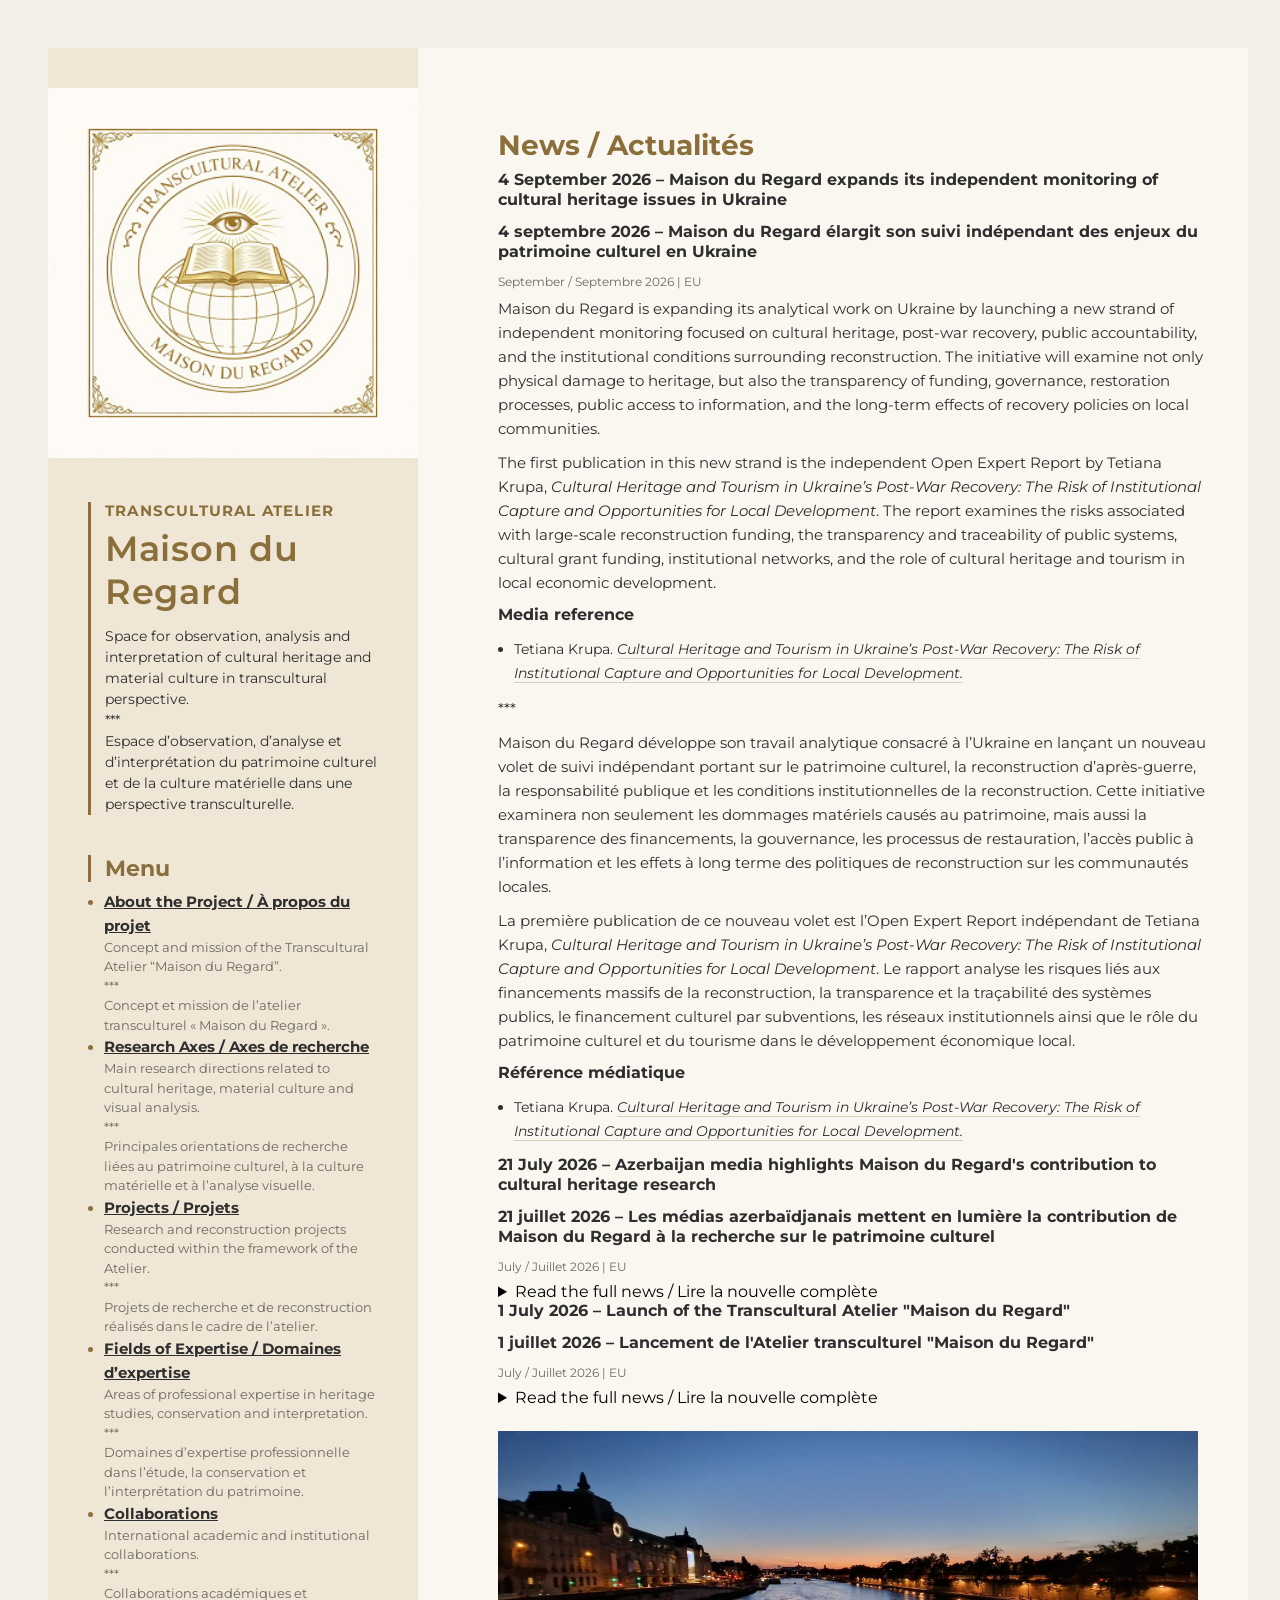
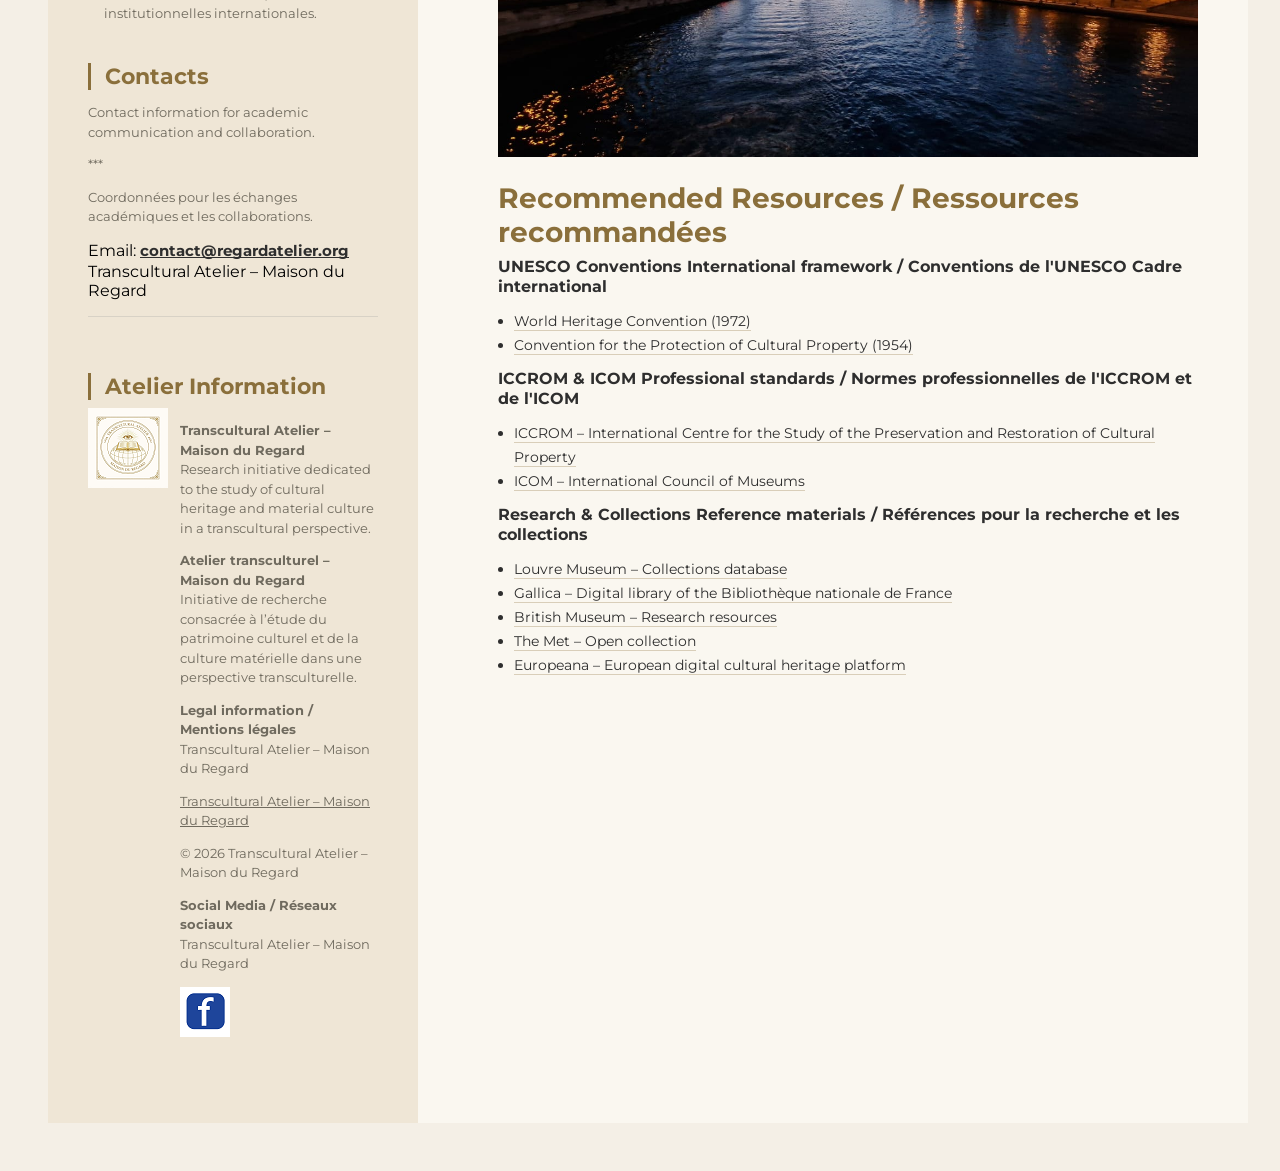
==== commit 3cf909b1: "Update index.html" ====
--- a/index.html
+++ b/index.html
@@ -1,625 +1,981 @@
 <!DOCTYPE html>
 <html lang="en">
-  <head>
-    <!-- Google tag (gtag.js) -->
-<script async src="https://www.googletagmanager.com/gtag/js?id=G-M5W3LM66CL"></script>
-<script>
-  window.dataLayer = window.dataLayer || [];
-  function gtag(){dataLayer.push(arguments);}
-  gtag('js', new Date());
-
-  gtag('config', 'G-M5W3LM66CL');
-</script>
-    <!-- Clarity -->
-    <script type="text/javascript">
-    (function(c,l,a,r,i,t,y){
-        c[a]=c[a]||function(){(c[a].q=c[a].q||[]).push(arguments)};
-        t=l.createElement(r);t.async=1;t.src="https://www.clarity.ms/tag/"+i;
-        y=l.getElementsByTagName(r)[0];y.parentNode.insertBefore(t,y);
+<head>
+
+  <!-- Google tag (gtag.js) -->
+  <script async src="https://www.googletagmanager.com/gtag/js?id=G-M5W3LM66CL"></script>
+  <script>
+    window.dataLayer = window.dataLayer || [];
+
+    function gtag() {
+      dataLayer.push(arguments);
+    }
+
+    gtag('js', new Date());
+    gtag('config', 'G-M5W3LM66CL');
+  </script>
+
+  <!-- Clarity -->
+  <script type="text/javascript">
+    (function(c, l, a, r, i, t, y) {
+      c[a] = c[a] || function() {
+        (c[a].q = c[a].q || []).push(arguments);
+      };
+      t = l.createElement(r);
+      t.async = 1;
+      t.src = "https://www.clarity.ms/tag/" + i;
+      y = l.getElementsByTagName(r)[0];
+      y.parentNode.insertBefore(t, y);
     })(window, document, "clarity", "script", "xoc2nffbml");
-</script>
-    <link rel="icon" href="img/favicon.png" sizes="32x32">
-<link rel="icon" href="img/favicon.png" sizes="192x192">
-<link rel="apple-touch-icon" href="img/favicon.png">
-    <meta charset="UTF-8" />
-    <meta name="viewport" content="width=device-width, initial-scale=1.0" />
-
-<title>Transcultural Atelier · Maison du Regard</title>
-
-<meta name="description" content="Transcultural Atelier – Maison du Regard is an independent research platform focused on cultural heritage, material culture, conservation, expert documentation, and transcultural perspectives across Europe and Eurasia.">
-
-<meta name="keywords" content="Maison du Regard, Transcultural Atelier, cultural heritage, patrimoine culturel, material culture, culture matérielle, archaeology, archéologie, conservation, restoration, restauration, transcultural research, recherche transculturelle, heritage interpretation, interprétation du patrimoine, heritage documentation, documentation du patrimoine, expert assessment, expertise patrimoniale, museum studies, études muséales, cultural landscapes, paysages culturels, Europe, Eurasia, patrimoine, material heritage">
-
-<meta name="author" content="Transcultural Atelier – Maison du Regard">
-
-<meta name="robots" content="index, follow">
-
-<link rel="canonical" href="https://regardatelier.org/">
-
-<meta property="og:title" content="Transcultural Atelier · Maison du Regard">
-<meta property="og:description" content="An independent research platform focused on cultural heritage, material culture, conservation, expert documentation, and transcultural perspectives across Europe and Eurasia.">
-<meta property="og:type" content="website">
-<meta property="og:url" content="https://regardatelier.org/">
-<meta property="og:image" content="https://regardatelier.org/img/embl.png">
-<meta property="og:site_name" content="Maison du Regard">
-
-<meta name="twitter:card" content="summary_large_image">
-<meta name="twitter:title" content="Transcultural Atelier · Maison du Regard">
-<meta name="twitter:description" content="An independent research platform focused on cultural heritage, material culture, conservation, expert documentation, and transcultural perspectives across Europe and Eurasia.">
-<meta name="twitter:image" content="https://regardatelier.org/img/embl.png">
-     <link rel="preconnect" href="https://fonts.googleapis.com" />
-    <link rel="preconnect" href="https://fonts.gstatic.com" crossorigin />
-    <link
-      href="https://fonts.googleapis.com/css2?family=Montserrat:wght@100..900&display=swap"
-      rel="stylesheet"
-    />
-    <link rel="stylesheet" href="css/styles.css" />
- <!-- Structured Data (Schema.org) -->
-<script type="application/ld+json">
-{
-  "@context": "https://schema.org",
-  "@graph": [
-    {
-      "@type": "WebSite",
-      "@id": "https://regardatelier.org/#website",
-      "url": "https://regardatelier.org/",
-      "name": "Transcultural Atelier · Maison du Regard",
-      "alternateName": "Maison du Regard",
-      "inLanguage": [
-        "en",
-        "fr"
-      ],
-      "publisher": {
-        "@id": "https://regardatelier.org/#organization"
+  </script>
+
+  <link rel="icon" href="img/favicon.png" sizes="32x32">
+  <link rel="icon" href="img/favicon.png" sizes="192x192">
+  <link rel="apple-touch-icon" href="img/favicon.png">
+
+  <meta charset="UTF-8">
+  <meta name="viewport" content="width=device-width, initial-scale=1.0">
+
+  <title>Transcultural Atelier · Maison du Regard</title>
+
+  <meta
+    name="description"
+    content="Transcultural Atelier – Maison du Regard is an independent research platform focused on cultural heritage, material culture, conservation, expert documentation, and transcultural perspectives across Europe and Eurasia."
+  >
+
+  <meta
+    name="keywords"
+    content="Maison du Regard, Transcultural Atelier, cultural heritage, patrimoine culturel, material culture, culture matérielle, archaeology, archéologie, conservation, restoration, restauration, transcultural research, recherche transculturelle, heritage interpretation, interprétation du patrimoine, heritage documentation, documentation du patrimoine, expert assessment, expertise patrimoniale, museum studies, études muséales, cultural landscapes, paysages culturels, Europe, Eurasia, patrimoine, material heritage"
+  >
+
+  <meta name="author" content="Transcultural Atelier – Maison du Regard">
+  <meta name="robots" content="index, follow">
+
+  <link rel="canonical" href="https://regardatelier.org/">
+
+  <!-- Open Graph -->
+  <meta property="og:title" content="Transcultural Atelier · Maison du Regard">
+  <meta
+    property="og:description"
+    content="An independent research platform focused on cultural heritage, material culture, conservation, expert documentation, and transcultural perspectives across Europe and Eurasia."
+  >
+  <meta property="og:type" content="website">
+  <meta property="og:url" content="https://regardatelier.org/">
+  <meta property="og:image" content="https://regardatelier.org/img/embl.png">
+  <meta property="og:site_name" content="Maison du Regard">
+
+  <!-- Twitter -->
+  <meta name="twitter:card" content="summary_large_image">
+  <meta name="twitter:title" content="Transcultural Atelier · Maison du Regard">
+  <meta
+    name="twitter:description"
+    content="An independent research platform focused on cultural heritage, material culture, conservation, expert documentation, and transcultural perspectives across Europe and Eurasia."
+  >
+  <meta name="twitter:image" content="https://regardatelier.org/img/embl.png">
+
+  <!-- Fonts -->
+  <link rel="preconnect" href="https://fonts.googleapis.com">
+  <link rel="preconnect" href="https://fonts.gstatic.com" crossorigin>
+
+  <link
+    href="https://fonts.googleapis.com/css2?family=Montserrat:wght@100..900&display=swap"
+    rel="stylesheet"
+  >
+
+  <link rel="stylesheet" href="css/styles.css">
+
+  <!-- Structured Data (Schema.org) -->
+  <script type="application/ld+json">
+  {
+    "@context": "https://schema.org",
+    "@graph": [
+      {
+        "@type": "WebSite",
+        "@id": "https://regardatelier.org/#website",
+        "url": "https://regardatelier.org/",
+        "name": "Transcultural Atelier · Maison du Regard",
+        "alternateName": "Maison du Regard",
+        "inLanguage": [
+          "en",
+          "fr"
+        ],
+        "publisher": {
+          "@id": "https://regardatelier.org/#organization"
+        }
+      },
+      {
+        "@type": "Organization",
+        "@id": "https://regardatelier.org/#organization",
+        "name": "Transcultural Atelier · Maison du Regard",
+        "alternateName": "Maison du Regard",
+        "url": "https://regardatelier.org/",
+        "logo": {
+          "@type": "ImageObject",
+          "@id": "https://regardatelier.org/#logo",
+          "url": "https://regardatelier.org/img/embl.png",
+          "contentUrl": "https://regardatelier.org/img/embl.png"
+        },
+        "email": "contact@regardatelier.org",
+        "foundingDate": "2026",
+        "founder": {
+          "@id": "https://regardatelier.org/#tetiana-krupa"
+        },
+        "sameAs": [
+          "https://www.facebook.com/profile.php?id=61591721396728"
+        ],
+        "knowsAbout": [
+          "Cultural Heritage",
+          "Archaeology",
+          "History",
+          "Ethnology",
+          "Conservation and Restoration",
+          "Textile Conservation",
+          "Material Culture",
+          "Heritage Documentation",
+          "Digital Heritage",
+          "Creative Industries",
+          "Transcultural Studies",
+          "Eurasian Studies",
+          "Interdisciplinary Research",
+          "Expert Research"
+        ],
+        "areaServed": [
+          "Ukraine",
+          "Kazakhstan",
+          "Kyrgyzstan",
+          "Uzbekistan",
+          "Central Asia",
+          "South Caucasus",
+          "Europe",
+          "The broader Eurasian cultural space"
+        ]
+      },
+      {
+        "@type": "Person",
+        "@id": "https://regardatelier.org/#tetiana-krupa",
+        "name": "Tetiana Krupa",
+        "jobTitle": "Founder and Scientific Director",
+        "url": "https://regardatelier.org/about.html",
+        "affiliation": {
+          "@id": "https://regardatelier.org/#organization"
+        },
+        "sameAs": [
+          "https://orcid.org/0000-0001-6707-6446",
+          "https://scholar.google.com/citations?user=DtpUxY8AAAAJ",
+          "https://www.researchgate.net/profile/Tetiana-Krupa"
+        ],
+        "knowsAbout": [
+          "Cultural Heritage",
+          "Archaeology",
+          "History",
+          "Ethnology",
+          "Conservation and Restoration",
+          "Archaeological Textiles",
+          "Textile Conservation",
+          "Material Culture",
+          "Heritage Documentation",
+          "Interdisciplinary Research",
+          "Expert Research"
+        ],
+        "worksFor": {
+          "@id": "https://regardatelier.org/#organization"
+        }
       }
-    },
-    {
-      "@type": "Organization",
-      "@id": "https://regardatelier.org/#organization",
-      "name": "Transcultural Atelier · Maison du Regard",
-      "alternateName": "Maison du Regard",
-      "url": "https://regardatelier.org/",
-      "logo": {
-        "@type": "ImageObject",
-        "@id": "https://regardatelier.org/#logo",
-        "url": "https://regardatelier.org/img/embl.png",
-        "contentUrl": "https://regardatelier.org/img/embl.png"
-      },
-      "email": "contact@regardatelier.org",
-      "foundingDate": "2026",
-      "founder": {
-        "@id": "https://regardatelier.org/#tetiana-krupa"
-      },
-      "sameAs": [
-        "https://www.facebook.com/profile.php?id=61591721396728"
-      ],
-      "knowsAbout": [
-        "Cultural Heritage",
-        "Archaeology",
-        "History",
-        "Ethnology",
-        "Conservation and Restoration",
-        "Textile Conservation",
-        "Material Culture",
-        "Heritage Documentation",
-        "Digital Heritage",
-        "Creative Industries",
-        "Transcultural Studies",
-        "Eurasian Studies",
-        "Interdisciplinary Research",
-        "Expert Research"
-      ],
-      "areaServed": [
-        "Ukraine",
-        "Kazakhstan",
-        "Kyrgyzstan",
-        "Uzbekistan",
-        "Central Asia",
-        "South Caucasus",
-        "Europe",
-        "The broader Eurasian cultural space"
-      ]
-    },
-    {
-      "@type": "Person",
-      "@id": "https://regardatelier.org/#tetiana-krupa",
-      "name": "Tetiana Krupa",
-      "jobTitle": "Founder and Scientific Director",
-      "url": "https://regardatelier.org/about.html",
-      "affiliation": {
-        "@id": "https://regardatelier.org/#organization"
-      },
-      "sameAs": [
-        "https://orcid.org/0000-0001-6707-6446",
-        "https://scholar.google.com/citations?user=DtpUxY8AAAAJ",
-        "https://www.researchgate.net/profile/Tetiana-Krupa"
-      ],
-      "knowsAbout": [
-        "Cultural Heritage",
-        "Archaeology",
-        "History",
-        "Ethnology",
-        "Conservation and Restoration",
-        "Archaeological Textiles",
-        "Textile Conservation",
-        "Material Culture",
-        "Heritage Documentation",
-        "Interdisciplinary Research",
-        "Expert Research"
-      ],
-      "worksFor": {
-        "@id": "https://regardatelier.org/#organization"
-      }
-    }
-  ]
-}
-</script>
-  </head>
-  <body>
-    <!--Wrapper-->
-    <div class="wrapper">
-      <!--Mein content-->
-      <div class="meincontent">
-        <!--Work Experience-->
-        <div>
-          <h3 class="work-experience-title">News / Actualités</h3>
-          <!--News-->
-          <div class="work-experience-cont">
-<h4 class="work-experience-company">
-              4 September 2026 – Maison du Regard expands its independent monitoring of cultural heritage issues in Ukraine
-               </h4>
-               <h4 class="work-experience-company">
-              4 septembre 2026 – Maison du Regard élargit son suivi indépendant des enjeux du patrimoine culturel en Ukraine
-               </h4>
-            <p class="work-experience-period">
-              September / Septembre 2026
-              <span class="work-experience-period-separator">|</span> EU
-            </p>
-
-<div class="about-text">Maison du Regard is expanding its analytical work on Ukraine by launching a new strand of independent monitoring focused on cultural heritage, post-war recovery, public accountability, and the institutional conditions surrounding reconstruction. The initiative will examine not only physical damage to heritage, but also the transparency of funding, governance, restoration processes, public access to information, and the long-term effects of recovery policies on local communities.</div>
-<div class="about-text">The first publication in this new strand is the independent Open Expert Report by Tetiana Krupa, Cultural Heritage and Tourism in Ukraine’s Post-War Recovery: The Risk of Institutional Capture and Opportunities for Local Development. The report examines the risks associated with large-scale reconstruction funding, the transparency and traceability of public systems, cultural grant funding, institutional networks, and the role of cultural heritage and tourism in local economic development.</div> 
-<div class="about-text">
-
-<div class="work-experience-cont">
-  <h4 class="work-experience-company">
-    Media reference  </h4>
-
-  <ul class="work-experience-duties-list">
-    <li class="work-experience-duties-item">
-      Tetiana Krupa
-      <a
-        href="https://regardatelier.org/open_expert_report.html#Ukraine-Post-War-Recovery"
-        target="_blank"
-        rel="noopener noreferrer"
+    ]
+  }
+  </script>
+
+</head>
+
+<body>
+
+  <!-- Wrapper -->
+  <div class="wrapper">
+
+    <!-- Main content -->
+    <div class="meincontent">
+
+      <!-- News -->
+      <div>
+
+        <h3 class="work-experience-title">
+          News / Actualités
+        </h3>
+
+        <div class="work-experience-cont">
+
+          <!-- 4 September 2026 -->
+
+          <h4 class="work-experience-company">
+            4 September 2026 – Maison du Regard expands its independent monitoring of cultural heritage issues in Ukraine
+          </h4>
+
+          <h4 class="work-experience-company">
+            4 septembre 2026 – Maison du Regard élargit son suivi indépendant des enjeux du patrimoine culturel en Ukraine
+          </h4>
+
+          <p class="work-experience-period">
+            September / Septembre 2026
+            <span class="work-experience-period-separator">|</span>
+            EU
+          </p>
+
+          <div class="about-text">
+            Maison du Regard is expanding its analytical work on Ukraine by launching a new strand of independent monitoring focused on cultural heritage, post-war recovery, public accountability, and the institutional conditions surrounding reconstruction. The initiative will examine not only physical damage to heritage, but also the transparency of funding, governance, restoration processes, public access to information, and the long-term effects of recovery policies on local communities.
+          </div>
+
+          <div class="about-text">
+            The first publication in this new strand is the independent Open Expert Report by Tetiana Krupa, <i>Cultural Heritage and Tourism in Ukraine’s Post-War Recovery: The Risk of Institutional Capture and Opportunities for Local Development</i>. The report examines the risks associated with large-scale reconstruction funding, the transparency and traceability of public systems, cultural grant funding, institutional networks, and the role of cultural heritage and tourism in local economic development.
+          </div>
+
+          <div class="about-text">
+            <div class="work-experience-cont">
+
+              <h4 class="work-experience-company">
+                Media reference
+              </h4>
+
+              <ul class="work-experience-duties-list">
+                <li class="work-experience-duties-item">
+                  Tetiana Krupa.
+                  <a
+                    href="https://regardatelier.org/open_expert_report.html#Ukraine-Post-War-Recovery"
+                    target="_blank"
+                    rel="noopener noreferrer"
+                  >
+                    <i>Cultural Heritage and Tourism in Ukraine’s Post-War Recovery: The Risk of Institutional Capture and Opportunities for Local Development.</i>
+                  </a>
+                </li>
+              </ul>
+
+            </div>
+          </div>
+
+          <div class="about-text">
+            ***
+          </div>
+
+          <div class="about-text">
+            Maison du Regard développe son travail analytique consacré à l’Ukraine en lançant un nouveau volet de suivi indépendant portant sur le patrimoine culturel, la reconstruction d’après-guerre, la responsabilité publique et les conditions institutionnelles de la reconstruction. Cette initiative examinera non seulement les dommages matériels causés au patrimoine, mais aussi la transparence des financements, la gouvernance, les processus de restauration, l’accès public à l’information et les effets à long terme des politiques de reconstruction sur les communautés locales.
+          </div>
+
+          <div class="about-text">
+            La première publication de ce nouveau volet est l’Open Expert Report indépendant de Tetiana Krupa, <i>Cultural Heritage and Tourism in Ukraine’s Post-War Recovery: The Risk of Institutional Capture and Opportunities for Local Development</i>. Le rapport analyse les risques liés aux financements massifs de la reconstruction, la transparence et la traçabilité des systèmes publics, le financement culturel par subventions, les réseaux institutionnels ainsi que le rôle du patrimoine culturel et du tourisme dans le développement économique local.
+          </div>
+
+          <div class="about-text">
+            <div class="work-experience-cont">
+
+              <h4 class="work-experience-company">
+                Référence médiatique
+              </h4>
+
+              <ul class="work-experience-duties-list">
+                <li class="work-experience-duties-item">
+                  Tetiana Krupa.
+                  <a
+                    href="https://regardatelier.org/open_expert_report.html#Ukraine-Post-War-Recovery"
+                    target="_blank"
+                    rel="noopener noreferrer"
+                  >
+                    <i>Cultural Heritage and Tourism in Ukraine’s Post-War Recovery: The Risk of Institutional Capture and Opportunities for Local Development.</i>
+                  </a>
+                </li>
+              </ul>
+
+            </div>
+          </div>
+
+
+          <!-- 21 July 2026 -->
+
+          <h4 class="work-experience-company">
+            21 July 2026 – Azerbaijan media highlights Maison du Regard's contribution to cultural heritage research
+          </h4>
+
+          <h4 class="work-experience-company">
+            21 juillet 2026 – Les médias azerbaïdjanais mettent en lumière la contribution de Maison du Regard à la recherche sur le patrimoine culturel
+          </h4>
+
+          <p class="work-experience-period">
+            July / Juillet 2026
+            <span class="work-experience-period-separator">|</span>
+            EU
+          </p>
+
+          <details class="report-details">
+
+            <summary>
+              Read the full news / Lire la nouvelle complète
+            </summary>
+
+            <div class="about-text">
+              Maison du Regard sincerely thanks <b>Day.Az</b> and journalist <b>Leyla Tariverdiyeva</b> for their thoughtful attention to our research platform and to the work of the international expert community engaged in documenting and analysing cultural heritage in contexts of conflict and post-conflict recovery.
+            </div>
+
+            <div class="about-text">
+              We remain committed to international academic cooperation, methodological dialogue, and the responsible study and protection of cultural heritage. We hope that continued collaboration between researchers, institutions, journalists, and heritage professionals will contribute to preserving our shared cultural heritage for future generations.
+            </div>
+
+            <div class="about-text">
+
+              <div class="work-experience-cont">
+
+                <h4 class="work-experience-company">
+                  Media reference
+                </h4>
+
+                <ul class="work-experience-duties-list">
+                  <li class="work-experience-duties-item">
+                    Tariverdiyeva, Leyla.
+                    <a
+                      href="https://news.day.az/society/1849105.html"
+                      target="_blank"
+                      rel="noopener noreferrer"
+                    >
+                      <i>European Centre Recognised the Unique Experience of Studying the Heritage of Karabakh – Details from Rizvan Huseynov</i>
+                    </a>
+                    (article in Russian). <b>Day.Az</b>, 21 July 2026.
+                  </li>
+                </ul>
+
+              </div>
+
+            </div>
+
+            <div class="about-text">
+              ***
+            </div>
+
+            <div class="about-text">
+              Maison du Regard remercie sincèrement <b>Day.Az</b> et la journaliste <b>Leyla Tariverdiyeva</b> pour l'attention portée à notre plateforme de recherche ainsi qu'au travail de la communauté internationale d'experts engagée dans la documentation, l'analyse et la protection du patrimoine culturel dans les contextes de conflit et d'après-conflit.
+            </div>
+
+            <div class="about-text">
+              Nous restons attachés à la coopération scientifique internationale, au dialogue méthodologique et à une approche responsable de l'étude et de la préservation du patrimoine culturel. Nous espérons que la poursuite de la collaboration entre chercheurs, institutions, journalistes et professionnels du patrimoine contribuera à préserver notre patrimoine culturel commun pour les générations futures.
+            </div>
+
+            <div class="about-text">
+
+              <div class="work-experience-cont">
+
+                <h4 class="work-experience-company">
+                  Référence médiatique
+                </h4>
+
+                <ul class="work-experience-duties-list">
+                  <li class="work-experience-duties-item">
+                    Tariverdiyeva, Leyla.
+                    <a
+                      href="https://news.day.az/society/1849105.html"
+                      target="_blank"
+                      rel="noopener noreferrer"
+                    >
+                      <i>Le Centre européen a reconnu l'expérience unique de l'étude du patrimoine du Karabakh – Détails de Rizvan Huseynov</i>
+                    </a>
+                    (article en russe). <b>Day.Az</b>, 21 juillet 2026.
+                  </li>
+                </ul>
+
+              </div>
+
+            </div>
+
+          </details>
+
+
+          <!-- 1 July 2026 -->
+
+          <h4 class="work-experience-company">
+            1 July 2026 – Launch of the Transcultural Atelier "Maison du Regard"
+          </h4>
+
+          <h4 class="work-experience-company">
+            1 juillet 2026 – Lancement de l'Atelier transculturel "Maison du Regard"
+          </h4>
+
+          <p class="work-experience-period">
+            July / Juillet 2026
+            <span class="work-experience-period-separator">|</span>
+            EU
+          </p>
+
+          <details class="report-details">
+
+            <summary>
+              Read the full news / Lire la nouvelle complète
+            </summary>
+
+            <div class="about-text">
+              Today marks the beginning of the Transcultural Atelier "Maison du Regard" — an independent international initiative dedicated to the study, interpretation and dissemination of knowledge about cultural heritage across Eurasia.
+            </div>
+
+            <div class="about-text">
+              The Atelier brings together researchers, museum professionals, conservators and independent scholars who share an interest in:
+            </div>
+
+            <ul class="work-experience-duties-list">
+              <li class="work-experience-duties-item">
+                cultural interactions between Europe, Central Asia and the Near East;
+              </li>
+
+              <li class="work-experience-duties-item">
+                archaeology, historical textiles and material culture;
+              </li>
+
+              <li class="work-experience-duties-item">
+                conservation and restoration of cultural heritage;
+              </li>
+
+              <li class="work-experience-duties-item">
+                military history and historical landscapes;
+              </li>
+
+              <li class="work-experience-duties-item">
+                digital humanities and open-access research.
+              </li>
+            </ul>
+
+            <div class="about-text">
+              Maison du Regard <b>is not a university or a formal academic institution</b>. It is an independent collaborative initiative created to encourage interdisciplinary dialogue, develop research projects and make reliable scholarly information accessible to a wider audience.
+            </div>
+
+            <div class="about-text">
+              This website will gradually publish research projects, educational materials, analytical essays and open resources developed within the framework of the Atelier.
+            </div>
+
+            <div class="about-text">
+              ***
+            </div>
+
+            <div class="about-text">
+              Aujourd'hui marque le lancement de l'Atelier transculturel « Maison du Regard », une initiative internationale indépendante consacrée à l'étude, à l'interprétation et à la diffusion des connaissances sur le patrimoine culturel de l'Eurasie.
+            </div>
+
+            <div class="about-text">
+              L'Atelier réunit des chercheurs, des professionnels des musées, des conservateurs-restaurateurs et des spécialistes indépendants partageant un intérêt commun pour :
+            </div>
+
+            <ul class="work-experience-duties-list">
+              <li class="work-experience-duties-item">
+                les interactions culturelles entre l'Europe, l'Asie centrale et le Proche-Orient;
+              </li>
+
+              <li class="work-experience-duties-item">
+                l'archéologie, les textiles historiques et la culture matérielle;
+              </li>
+
+              <li class="work-experience-duties-item">
+                la conservation-restauration du patrimoine culturel;
+              </li>
+
+              <li class="work-experience-duties-item">
+                l'histoire militaire et les paysages historiques;
+              </li>
+
+              <li class="work-experience-duties-item">
+                les humanités numériques et la science ouverte.
+              </li>
+            </ul>
+
+            <div class="about-text">
+              La Maison du Regard n'est <b>ni une université ni une institution académique</b>. Il s'agit d'une initiative indépendante visant à favoriser le dialogue interdisciplinaire, développer des projets de recherche et rendre les connaissances scientifiques accessibles à un large public.
+            </div>
+
+            <div class="about-text">
+              Le site présentera progressivement des projets de recherche, des ressources pédagogiques, des analyses et des publications en libre accès.
+            </div>
+
+          </details>
+
+        </div>
+      </div>
+
+
+      <!-- Image -->
+      <div class="resource-image-block">
+        <img
+          src="img/paris.jpeg"
+          alt="Paris, France"
+          class="resource-image"
+        >
+      </div>
+
+
+      <!-- Recommended Resources -->
+      <div>
+
+        <h3 class="work-experience-title">
+          Recommended Resources / Ressources recommandées
+        </h3>
+
+
+        <!-- Resource 1 -->
+        <div class="work-experience-cont">
+
+          <h4 class="work-experience-company">
+            UNESCO Conventions International framework / Conventions de l'UNESCO Cadre international
+          </h4>
+
+          <ul class="work-experience-duties-list">
+
+            <li class="work-experience-duties-item">
+              <a
+                href="https://whc.unesco.org/en/convention/"
+                target="_blank"
+                rel="noopener noreferrer"
+              >
+                World Heritage Convention (1972)
+              </a>
+            </li>
+
+            <li class="work-experience-duties-item">
+              <a
+                href="https://www.unesco.org/en/legal-affairs/convention-protection-cultural-property-event-armed-conflict-regulations-execution-convention"
+                target="_blank"
+                rel="noopener noreferrer"
+              >
+                Convention for the Protection of Cultural Property (1954)
+              </a>
+            </li>
+
+          </ul>
+
+        </div>
+
+
+        <!-- Resource 2 -->
+        <div class="work-experience-cont">
+
+          <h4 class="work-experience-company">
+            ICCROM &amp; ICOM Professional standards / Normes professionnelles de l'ICCROM et de l'ICOM
+          </h4>
+
+          <ul class="work-experience-duties-list">
+
+            <li class="work-experience-duties-item">
+              <a
+                href="https://www.iccrom.org/"
+                target="_blank"
+                rel="noopener noreferrer"
+              >
+                ICCROM – International Centre for the Study of the Preservation and Restoration of Cultural Property
+              </a>
+            </li>
+
+            <li class="work-experience-duties-item">
+              <a
+                href="https://icom.museum/"
+                target="_blank"
+                rel="noopener noreferrer"
+              >
+                ICOM – International Council of Museums
+              </a>
+            </li>
+
+          </ul>
+
+        </div>
+
+
+        <!-- Resource 3 -->
+        <div class="work-experience-cont">
+
+          <h4 class="work-experience-company">
+            Research &amp; Collections Reference materials / Références pour la recherche et les collections
+          </h4>
+
+          <ul class="work-experience-duties-list">
+
+            <li class="work-experience-duties-item">
+              <a
+                href="https://collections.louvre.fr/en/"
+                target="_blank"
+                rel="noopener noreferrer"
+              >
+                Louvre Museum – Collections database
+              </a>
+            </li>
+
+            <li class="work-experience-duties-item">
+              <a
+                href="https://gallica.bnf.fr/"
+                target="_blank"
+                rel="noopener noreferrer"
+              >
+                Gallica – Digital library of the Bibliothèque nationale de France
+              </a>
+            </li>
+
+            <li class="work-experience-duties-item">
+              <a
+                href="https://www.britishmuseum.org/research"
+                target="_blank"
+                rel="noopener noreferrer"
+              >
+                British Museum – Research resources
+              </a>
+            </li>
+
+            <li class="work-experience-duties-item">
+              <a
+                href="https://www.metmuseum.org/art/collection"
+                target="_blank"
+                rel="noopener noreferrer"
+              >
+                The Met – Open collection
+              </a>
+            </li>
+
+            <li class="work-experience-duties-item">
+              <a
+                href="https://www.europeana.eu/en"
+                target="_blank"
+                rel="noopener noreferrer"
+              >
+                Europeana – European digital cultural heritage platform
+              </a>
+            </li>
+
+          </ul>
+
+        </div>
+
+      </div>
+
+    </div>
+
+
+    <!-- Sidebar -->
+    <aside class="sidebar">
+
+      <img
+        src="img/embl.png"
+        alt="Maison du Regard emblem"
+        width="370"
       >
-        <i>Heritage and Tourism in Ukraine’s Post-War Recovery: The Risk of Institutional Capture and Opportunities for Local Development.</i>
-      </a>
-      </li>
-    </ul>
-</div>
-
-
-  
-  </div> 
-  <div class="about-text">         
-    ***
-  </div>
-  <div class="about-text">Maison du Regard développe son travail analytique consacré à l’Ukraine en lançant un nouveau volet de suivi indépendant portant sur le patrimoine culturel, la reconstruction d’après-guerre, la responsabilité publique et les conditions institutionnelles de la reconstruction. Cette initiative examinera non seulement les dommages matériels causés au patrimoine, mais aussi la transparence des financements, la gouvernance, les processus de restauration, l’accès public à l’information et les effets à long terme des politiques de reconstruction sur les communautés locales.</div>
-<div class="about-text">La première publication de ce nouveau volet est l’Open Expert Report indépendant de Tetiana Krupa, Cultural Heritage and Tourism in Ukraine’s Post-War Recovery: The Risk of Institutional Capture and Opportunities for Local Development. Le rapport analyse les risques liés aux financements massifs de la reconstruction, la transparence et la traçabilité des systèmes publics, le financement culturel par subventions, les réseaux institutionnels ainsi que le rôle du patrimoine culturel et du tourisme dans le développement économique local.</div>
-<div class="about-text">
-
-
-<div class="work-experience-cont">
-  <h4 class="work-experience-company">
-    Référence médiatique
-  </h4>
-
-  <ul class="work-experience-duties-list">
-    <li class="work-experience-duties-item">
-     Tetiana Krupa
-      <a
-        href="https://regardatelier.org/open_expert_report.html#Ukraine-Post-War-Recovery"
-        target="_blank"
-        rel="noopener noreferrer"
-      >
-        <i>Cultural Heritage and Tourism in Ukraine’s Post-War Recovery: The Risk of Institutional Capture and Opportunities for Local Development.</i>
-      </a>
-      </li>
-  </ul>
-</div>
-
-
-
-
-
-
-
-
-
-
-  
-
-<h4 class="work-experience-company">
-              21 July 2026 – Azerbaijan media highlights Maison du Regard's contribution to cultural heritage research
-               </h4>
-               <h4 class="work-experience-company">
-              21 juillet 2026 – Les médias azerbaïdjanais mettent en lumière la contribution de Maison du Regard à la recherche sur le patrimoine culturel
-               </h4>
-            <p class="work-experience-period">
-              July / Juillet 2026
-              <span class="work-experience-period-separator">|</span> EU
-            </p>
-<details class="report-details">  
-         <summary>Read the full news / Lire la nouvelle complète</summary>
-<div class="about-text">Maison du Regard sincerely thanks <b>Day.Az</b> and journalist <b>Leyla Tariverdiyeva</b> for their thoughtful attention to our research platform and to the work of the international expert community engaged in documenting and analysing cultural heritage in contexts of conflict and post-conflict recovery.
-</div>
-<div class="about-text">We remain committed to international academic cooperation, methodological dialogue, and the responsible study and protection of cultural heritage. We hope that continued collaboration between researchers, institutions, journalists, and heritage professionals will contribute to preserving our shared cultural heritage for future generations.
-</div> 
-<div class="about-text">
-
-<div class="work-experience-cont">
-  <h4 class="work-experience-company">
-    Media reference  </h4>
-
-  <ul class="work-experience-duties-list">
-    <li class="work-experience-duties-item">
-      Tariverdiyeva, Leyla.
-      <a
-        href="https://news.day.az/society/1849105.html"
-        target="_blank"
-        rel="noopener noreferrer"
-      >
-        <i>European Centre Recognised the Unique Experience of Studying the Heritage of Karabakh – Details from Rizvan Huseynov</i>
-      </a>
-      (article in Russian). <b>Day.Az</b>, 21 July 2026.
-    </li>
-    </ul>
-</div>
-
-
-  
-  </div> 
-  <div class="about-text">         
-    ***
-  </div>
-  <div class="about-text">Maison du Regard remercie sincèrement <b>Day.Az</b> et la journaliste <b>Leyla Tariverdiyeva</b> pour l'attention portée à notre plateforme de recherche ainsi qu'au travail de la communauté internationale d'experts engagée dans la documentation, l'analyse et la protection du patrimoine culturel dans les contextes de conflit et d'après-conflit.
-</div>
-<div class="about-text">Nous restons attachés à la coopération scientifique internationale, au dialogue méthodologique et à une approche responsable de l'étude et de la préservation du patrimoine culturel. Nous espérons que la poursuite de la collaboration entre chercheurs, institutions, journalistes et professionnels du patrimoine contribuera à préserver notre patrimoine culturel commun pour les générations futures.
-</div>
-<div class="about-text">
-
-
-<div class="work-experience-cont">
-  <h4 class="work-experience-company">
-    Référence médiatique
-  </h4>
-
-  <ul class="work-experience-duties-list">
-    <li class="work-experience-duties-item">
-      Tariverdiyeva, Leyla.
-      <a
-        href="https://news.day.az/society/1849105.html"
-        target="_blank"
-        rel="noopener noreferrer"
-      >
-        <i>Le Centre européen a reconnu l'expérience unique de l'étude du patrimoine du Karabakh – Détails de Rizvan Huseynov</i>
-      </a>
-      (article en russe). <b>Day.Az</b>, 21 juillet 2026.
-    </li>
-  </ul>
-</div>
+
+      <div class="sidebar-content">
+
+
+        <!-- My info -->
+        <div class="my-info">
+
+          <h2 class="my-profession">
+            Transcultural Atelier
+          </h2>
+
+          <h1 class="my-name">
+            Maison du Regard
+          </h1>
+
+          <div class="my-descr">
+
+            <div>
+              Space for observation, analysis and interpretation of cultural heritage and material culture in transcultural perspective.
+            </div>
+
+            <div>
+              ***
+            </div>
+
+            <div>
+              Espace d’observation, d’analyse et d’interprétation du patrimoine culturel et de la culture matérielle dans une perspective transculturelle.
+            </div>
+
           </div>
-            
-            <h4 class="work-experience-company">
-              1 July 2026 – Launch of the Transcultural Atelier "Maison du Regard"
-               </h4>
-               <h4 class="work-experience-company">
-              1 juillet 2026 – Lancement de l'Atelier transculturel "Maison du Regard"
-               </h4>
-            <p class="work-experience-period">
-              July / Juillet 2026
-              <span class="work-experience-period-separator">|</span> EU
-            </p>
-      <details class="report-details">  
-         <summary>Read the full news / Lire la nouvelle complète</summary>
-<div class="about-text">Today marks the beginning of the Transcultural Atelier "Maison du Regard" — an independent international initiative dedicated to the study, interpretation and dissemination of knowledge about cultural heritage across Eurasia.
-</div>
-<div class="about-text">The Atelier brings together researchers, museum professionals, conservators and independent scholars who share an interest in:
- </div>
-  <ul class="work-experience-duties-list">
-<li class="work-experience-duties-item">cultural interactions between Europe, Central Asia and the Near East;</li>
-<li class="work-experience-duties-item">archaeology, historical textiles and material culture;</li>
-<li class="work-experience-duties-item">conservation and restoration of cultural heritage;</li>
-<li class="work-experience-duties-item">military history and historical landscapes;</li>
-<li class="work-experience-duties-item">digital humanities and open-access research.</li>
-</ul>
-<div class="about-text">Maison du Regard <b>is not a university or a formal academic institution</b>. It is an independent collaborative initiative created to encourage interdisciplinary dialogue, develop research projects and make reliable scholarly information accessible to a wider audience.
-</div>
-<div class="about-text">This website will gradually publish research projects, educational materials, analytical essays and open resources developed within the framework of the Atelier.
-</div>
-<div class="about-text">
-    ***
-  </div>
-  <div class="about-text">Aujourd'hui marque le lancement de l'Atelier transculturel « Maison du Regard », une initiative internationale indépendante consacrée à l'étude, à l'interprétation et à la diffusion des connaissances sur le patrimoine culturel de l'Eurasie.</div>
-<div class="about-text">L'Atelier réunit des chercheurs, des professionnels des musées, des conservateurs-restaurateurs et des spécialistes indépendants partageant un intérêt commun pour :</div>
-<ul class="work-experience-duties-list">
-<li class="work-experience-duties-item">les interactions culturelles entre l'Europe, l'Asie centrale et le Proche-Orient;
-</li>
-<li class="work-experience-duties-item">l'archéologie, les textiles historiques et la culture matérielle;
-  </li>
-<li class="work-experience-duties-item">la conservation-restauration du patrimoine culturel;
-</li>
-<li class="work-experience-duties-item">l'histoire militaire et les paysages historiques;
-</li>
-<li class="work-experience-duties-item">les humanités numériques et la science ouverte.</li>
-</ul>
-<div class="about-text">La Maison du Regard n'est <b>une université ni une institution académique</b>. Il s'agit d'une initiative indépendante visant à favoriser le dialogue interdisciplinaire, développer des projets de recherche et rendre les connaissances scientifiques accessibles à un large public.</div>
-<div class="about-text">Le site présentera progressivement des projets de recherche, des ressources pédagogiques, des analyses et des publications en libre accès.</div>
-  
-          </div>
-</details>
+
         </div>
- <!--Work Experience2-->
-<div class="resource-image-block">
-  <img src="img/paris.jpeg" alt="Paris, France" class="resource-image">
-</div>
-        <div>  
-          <h3 class="work-experience-title">Recommended Resources / Ressources recommandées</h3>
-          <!-- Resource 1 -->
-<div class="work-experience-cont">
-            <h4 class="work-experience-company">
-             UNESCO Conventions International framework / Conventions de l'UNESCO
-Cadre international
-            </h4>
-                       <ul class="work-experience-duties-list">
-      <li class="work-experience-duties-item">
-        <a href="https://whc.unesco.org/en/convention/" target="_blank">
-          World Heritage Convention (1972)
-        </a>
-      </li>
-      <li class="work-experience-duties-item">
-        <a href="https://www.unesco.org/en/legal-affairs/convention-protection-cultural-property-event-armed-conflict-regulations-execution-convention" target="_blank">
-          Convention for the Protection of Cultural Property (1954)
-        </a>
-      </li>
-    </ul>
-          </div>        
-<!-- Resource 2 -->
-          <div class="work-experience-cont">
-            <h4 class="work-experience-company">
-             ICCROM & ICOM Professional standards / Normes professionnelles de l'ICCROM et de l'ICOM
-            </h4>
-                      <ul class="work-experience-duties-list">
-      <li class="work-experience-duties-item">
-        <a href="https://www.iccrom.org/" target="_blank">
-          ICCROM – International Centre for the Study of the Preservation and Restoration of Cultural Property
-        </a>
-      </li>
-      <li class="work-experience-duties-item">
-        <a href="https://icom.museum/" target="_blank">
-          ICOM – International Council of Museums
-        </a>
-      </li>
-    </ul>
-          </div>
-<!-- Resource 3 -->
-          <div class="work-experience-cont">
-            <h4 class="work-experience-company">
-             Research & Collections Reference materials / Références pour la recherche et les collections
-            </h4>
-                       <ul class="work-experience-duties-list">
-      <li class="work-experience-duties-item">
-  <a href="https://collections.louvre.fr/en/" target="_blank">
-    Louvre Museum – Collections database
-  </a>
-</li>
-<li class="work-experience-duties-item">
-  <a href="https://gallica.bnf.fr/" target="_blank">
-    Gallica – Digital library of the Bibliothèque nationale de France
-  </a>
-</li>
- <li class="work-experience-duties-item">
-        <a href="https://www.britishmuseum.org/research" target="_blank">
-          British Museum – Research resources
-        </a>
-      </li>
-      <li class="work-experience-duties-item">
-        <a href="https://www.metmuseum.org/art/collection" target="_blank">
-          The Met – Open collection
-        </a>
-      </li>
-      <li class="work-experience-duties-item">
-  <a href="https://www.europeana.eu/en" target="_blank">
-    Europeana – European digital cultural heritage platform
-  </a>
-</li>
-    </ul>
-          </div>
-
-        </div> 
-      </div>
-
-      <!--Sidebar-->
-      <aside class="sidebar">
-        <img src="img/embl.png" alt="emblem" width="370" />
-        <div class="sidebar-content"> 
-          </div>
-           <!--My info-->
-        <div class="my-info">
-          <h2 class="my-profession">Transcultural Atelier</h2>
-          <h1 class="my-name">Maison du Regard</h1>
-          <p class="my-descr">
-           <div> Space for observation, analysis and interpretation of cultural
-            heritage and material culture in transcultural perspective.</div>
-            <div>***</div>
-            <div>Espace d’observation, d’analyse et d’interprétation du patrimoine culturel et de la culture matérielle dans une perspective transculturelle.</div>
-          </p>
-        </div>
- <!--My Projects-->
+
+
+        <!-- My Projects -->
         <div class="my-projects-cont">
-          <h3 class="my-projects-title">Menu</h3>
+
+          <h3 class="my-projects-title">
+            Menu
+          </h3>
+
           <ul class="my-projects-list">
+
             <li class="my-projects-item">
+
               <a
                 class="my-projects-link"
                 href="about.html"
-                >About the Project / À propos du projet</a
-              >
-              <span class="my-projects-item-tech"
-                >
-                <div>Concept and mission of the Transcultural Atelier &ldquo;Maison du Regard&rdquo;.</div>
-<div>***</div>
-<div>Concept et mission de l&rsquo;atelier transculturel &laquo; Maison du Regard &raquo;.</div></span
-              >
-            </li>
+              >
+                About the Project / À propos du projet
+              </a>
+
+              <span class="my-projects-item-tech">
+
+                <div>
+                  Concept and mission of the Transcultural Atelier &ldquo;Maison du Regard&rdquo;.
+                </div>
+
+                <div>
+                  ***
+                </div>
+
+                <div>
+                  Concept et mission de l&rsquo;atelier transculturel &laquo; Maison du Regard &raquo;.
+                </div>
+
+              </span>
+
+            </li>
+
+
             <li class="my-projects-item">
+
               <a
                 class="my-projects-link"
                 href="Research.html"
-                >Research Axes / Axes de recherche</a>
-              <span class="my-projects-item-tech"
-                > 
-                <div>Main research directions related to cultural heritage, material culture and visual analysis.</div>
-                <div>***</div>
-                <div>Principales orientations de recherche liées au patrimoine culturel, à la culture matérielle et à l’analyse visuelle.</div>
-                </span
-              >
-            </li>
+              >
+                Research Axes / Axes de recherche
+              </a>
+
+              <span class="my-projects-item-tech">
+
+                <div>
+                  Main research directions related to cultural heritage, material culture and visual analysis.
+                </div>
+
+                <div>
+                  ***
+                </div>
+
+                <div>
+                  Principales orientations de recherche liées au patrimoine culturel, à la culture matérielle et à l’analyse visuelle.
+                </div>
+
+              </span>
+
+            </li>
+
+
             <li class="my-projects-item">
+
               <a
                 class="my-projects-link"
                 href="projects.html"
-                >Projects / Projets</a
-              >
-              <span class="my-projects-item-tech"
-                >
-                <div>Research and reconstruction projects conducted within the framework of the Atelier.</div>
-                <div>***</div>
-                <div>Projets de recherche et de reconstruction réalisés dans le cadre de l’atelier.</div>
-               </span
-              >
-            </li>
-<li class="my-projects-item">
+              >
+                Projects / Projets
+              </a>
+
+              <span class="my-projects-item-tech">
+
+                <div>
+                  Research and reconstruction projects conducted within the framework of the Atelier.
+                </div>
+
+                <div>
+                  ***
+                </div>
+
+                <div>
+                  Projets de recherche et de reconstruction réalisés dans le cadre de l’atelier.
+                </div>
+
+              </span>
+
+            </li>
+
+
+            <li class="my-projects-item">
+
               <a
                 class="my-projects-link"
                 href="fields.html"
-                >Fields of Expertise / Domaines d’expertise</a
-              >
-              <span class="my-projects-item-tech"
-                >
-               <div>Areas of professional expertise in heritage studies, conservation and interpretation.</div>
-               <div>***</div>
-               <div>Domaines d’expertise professionnelle dans l’étude, la conservation et l’interprétation du patrimoine.</div>
-</span
-              >
-            </li>
+              >
+                Fields of Expertise / Domaines d’expertise
+              </a>
+
+              <span class="my-projects-item-tech">
+
+                <div>
+                  Areas of professional expertise in heritage studies, conservation and interpretation.
+                </div>
+
+                <div>
+                  ***
+                </div>
+
+                <div>
+                  Domaines d’expertise professionnelle dans l’étude, la conservation et l’interprétation du patrimoine.
+                </div>
+
+              </span>
+
+            </li>
+
+
             <li class="my-projects-item">
+
               <a
                 class="my-projects-link"
                 href="collaborations.html"
-                >Collaborations</a
-              >
-              <span class="my-projects-item-tech"
+              >
+                Collaborations
+              </a>
+
+              <span class="my-projects-item-tech">
+
+                <div>
+                  International academic and institutional collaborations.
+                </div>
+
+                <div>
+                  ***
+                </div>
+
+                <div>
+                  Collaborations académiques et institutionnelles internationales.
+                </div>
+
+              </span>
+
+            </li>
+
+          </ul>
+
+        </div>
+
+
+        <!-- Contacts -->
+        <div class="contacs-cont">
+
+          <h3 class="contacs-title">
+            Contacts
+          </h3>
+
+          <div class="contacts-description">
+
+            <p>
+              Contact information for academic communication and collaboration.
+            </p>
+
+            <p>
+              ***
+            </p>
+
+            <p>
+              Coordonnées pour les échanges académiques et les collaborations.
+            </p>
+
+          </div>
+
+          Email:
+          <a
+            class="contacs-link"
+            href="mailto:contact@regardatelier.org"
+          >
+            contact@regardatelier.org
+          </a>
+
+          <br>
+
+          <span class="email-label">
+            Transcultural Atelier – Maison du Regard
+          </span>
+
+
+          <!-- Footer -->
+          <div class="footer-divider"></div>
+
+          <div class="footer-block">
+
+            <h4 class="footer-heading">
+              Atelier Information
+            </h4>
+
+            <div class="footer-brand">
+
+              <img
+                src="img/embl_f.png"
+                alt="Maison du Regard emblem"
+                class="footer-logo"
+              >
+
+              <div class="footer-text">
+
+                <p>
+                  <strong>Transcultural Atelier – Maison du Regard</strong>
+                  <br>
+                  Research initiative dedicated to the study of cultural heritage and material culture in a transcultural perspective.
+                </p>
+
+                <p>
+                  <strong>Atelier transculturel – Maison du Regard</strong>
+                  <br>
+                  Initiative de recherche consacrée à l’étude du patrimoine culturel et de la culture matérielle dans une perspective transculturelle.
+                </p>
+
+                <p>
+                  <strong>Legal information / Mentions légales</strong>
+                  <br>
+                  Transcultural Atelier – Maison du Regard
+                </p>
+
+                <div class="footer-contacts">
+                  <a href="mailto:contact@regardatelier.org">
+                    Transcultural Atelier – Maison du Regard
+                  </a>
+                </div>
+
+                <p>
+                  © 2026 Transcultural Atelier – Maison du Regard
+                </p>
+
+
+                <!-- Social Media -->
+                <p>
+                  <strong>Social Media / Réseaux sociaux</strong>
+                  <br>
+                  Transcultural Atelier – Maison du Regard
+                </p>
+
+                <a
+                  class="my-projects-link"
+                  href="https://www.facebook.com/profile.php?id=61591721396728"
+                  target="_blank"
+                  rel="noopener noreferrer"
+                  aria-label="Maison du Regard on Facebook"
                 >
-                <div>International academic and institutional collaborations.</div>
-                <div>***</div>
-                <div>Collaborations académiques et institutionnelles internationales.</div>
-</span
-              >
-                      </ul>
+                  <img
+                    src="img/facebook_logo_icon.png"
+                    alt="Facebook"
+                    width="50"
+                    height="50"
+                  >
+                </a>
+
+              </div>
+
+            </div>
+
+          </div>
+
         </div>
-<!--My contacts-->
-        <div class="contacs-cont">
-
-  <h3 class="contacs-title">Contacts</h3>
-
-  <div class="contacts-description">
-    <p>Contact information for academic communication and collaboration.</p>
-    <p>***</p>
-    <p>Coordonnées pour les échanges académiques et les collaborations.</p>
+
+      </div>
+
+    </aside>
+
   </div>
- Email: 
-<a class="contacs-link" href="mailto:ateliermaisondure@gmail.com">
-contact@regardatelier.org
-</a><br>
-<span class="email-label">
-Transcultural Atelier – Maison du Regard
-</span>
-          
-
-<!--footer-->
-  <div class="footer-divider"></div>
-  <div class="footer-block">
-
-    <h4 class="footer-heading">Atelier Information</h4>
-
-    <div class="footer-brand">
-
-      <img src="img/embl_f.png" alt="Maison du Regard emblem" class="footer-logo">
-
-      <div class="footer-text">
-
-        <p>
-          <strong>Transcultural Atelier – Maison du Regard</strong><br>
-          Research initiative dedicated to the study of cultural heritage and material culture in a transcultural perspective.
-        </p>
-
-        <p>
-          <strong>Atelier transculturel – Maison du Regard</strong><br>
-          Initiative de recherche consacrée à l’étude du patrimoine culturel et de la culture matérielle dans une perspective transculturelle.
-        </p>
-
-        <p>
-          <strong>Legal information / Mentions légales</strong><br>
-          Transcultural Atelier – Maison du Regard
-        </p>
-
-        <p>
-          <div class="footer-contacts a"><a href="mailto:contact@regardatelier.org">Transcultural Atelier – Maison du Regard</a></div> 
-        </p>
-
-        <p>
-          © 2026 Transcultural Atelier – Maison du Regard
-        </p>
-<!-- Social Media -->
-        <p>
-          <strong>Social Media / Réseaux sociaux</strong><br>
-          Transcultural Atelier – Maison du Regard
-        </p>
-        <a class="my-projects-link" href="https://www.facebook.com/profile.php?id=61591721396728"
-   target="_blank"
-   rel="noopener noreferrer"
-   aria-label="Maison du Regard on Facebook">
-    <img src="img/facebook_logo_icon.png"
-         alt="Facebook"
-         width="50"
-         height="50">
-</a>
-      </div>
-
-    </div>
-
-  </div>
-
-</div>
-</div>
-
-            </ul>
-          </div>
-        </div>
-      </aside>
-    </div>
-
-<script>
-document.addEventListener("DOMContentLoaded", function () {
-    const logo = document.querySelector(".footer-logo");
-
-    if (!logo) return;
-
-    let tapCount = 0;
-    let tapTimer = null;
-
-    logo.addEventListener("click", function (event) {
+
+
+  <script>
+    document.addEventListener("DOMContentLoaded", function() {
+
+      const logo = document.querySelector(".footer-logo");
+
+      if (!logo) return;
+
+      let tapCount = 0;
+      let tapTimer = null;
+
+      logo.addEventListener("click", function(event) {
+
         event.preventDefault();
 
         tapCount++;
@@ -627,15 +983,18 @@
         clearTimeout(tapTimer);
 
         if (tapCount >= 3) {
-            window.location.assign("expert-submission.html");
-            return;
+          window.location.assign("expert-submission.html");
+          return;
         }
 
-        tapTimer = setTimeout(function () {
-            tapCount = 0;
+        tapTimer = setTimeout(function() {
+          tapCount = 0;
         }, 2000);
+
+      });
+
     });
-});
-</script>
-  </body>
+  </script>
+
+</body>
 </html>
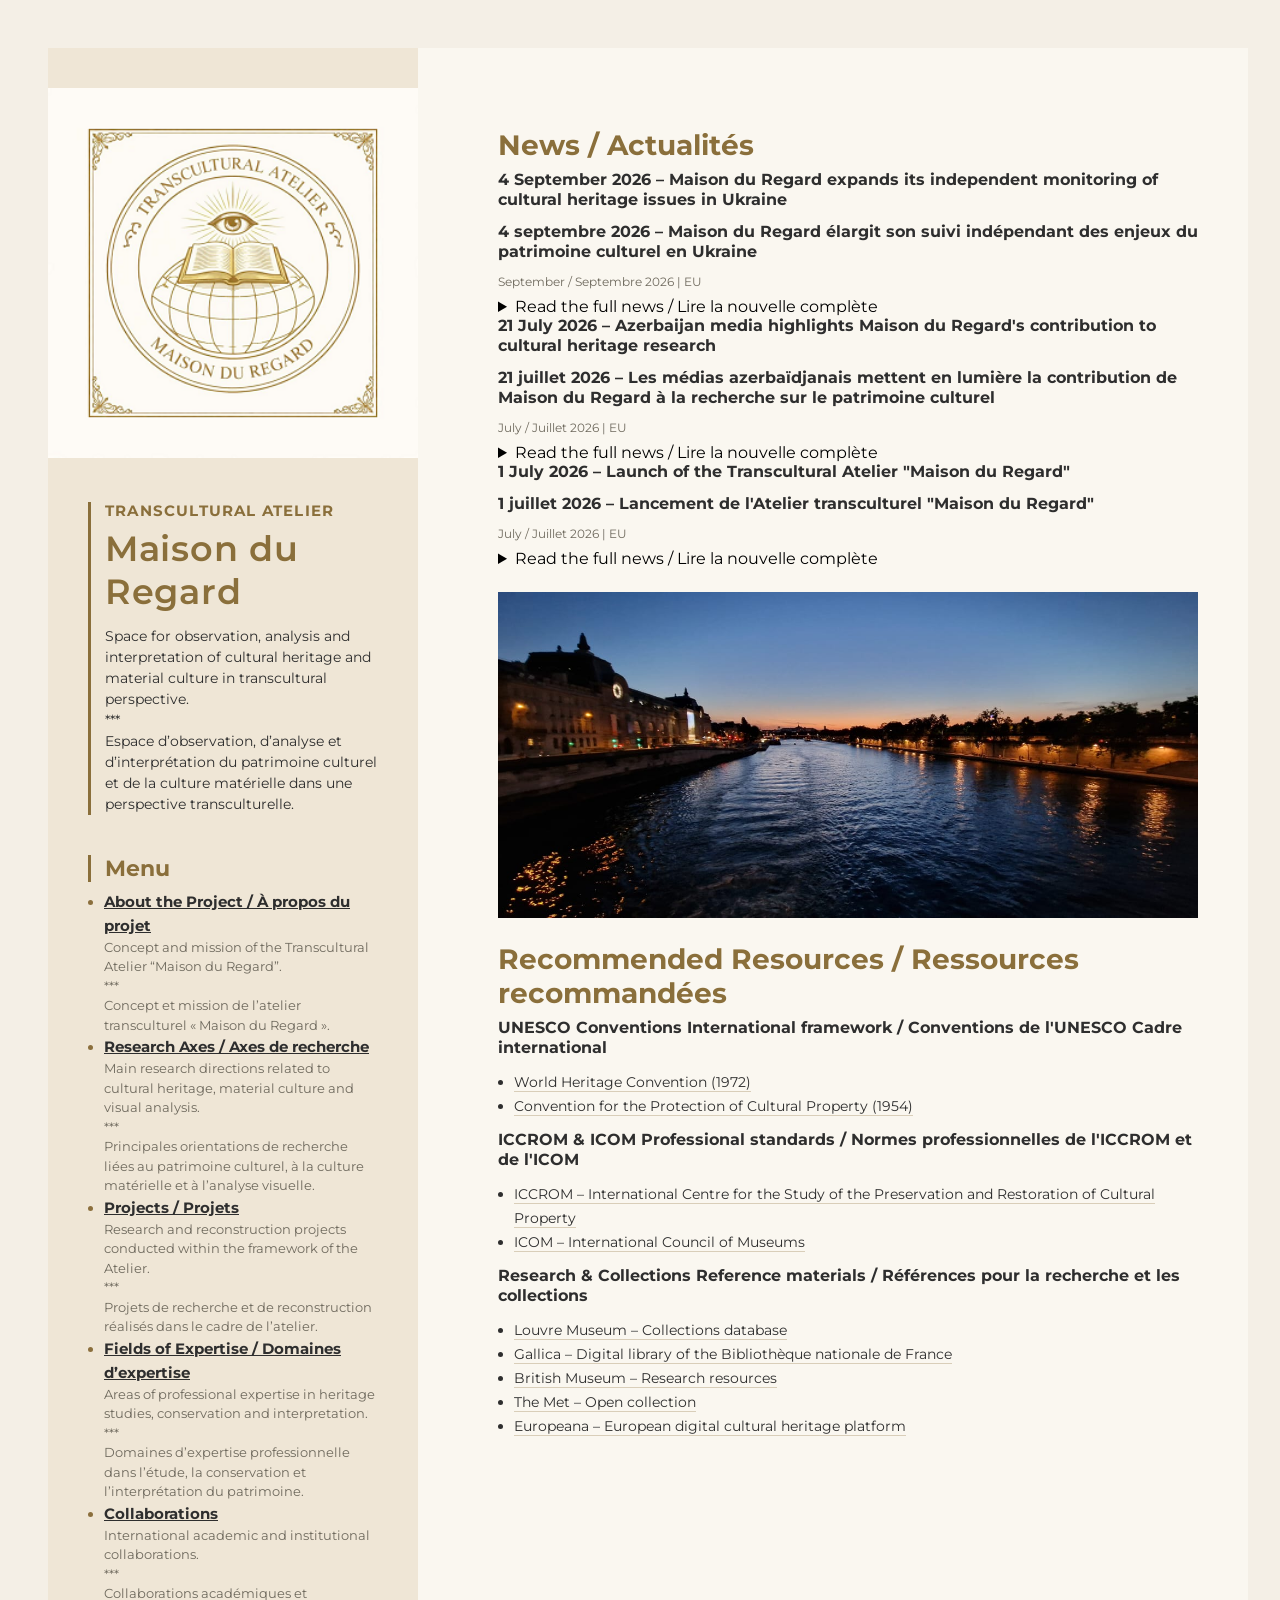
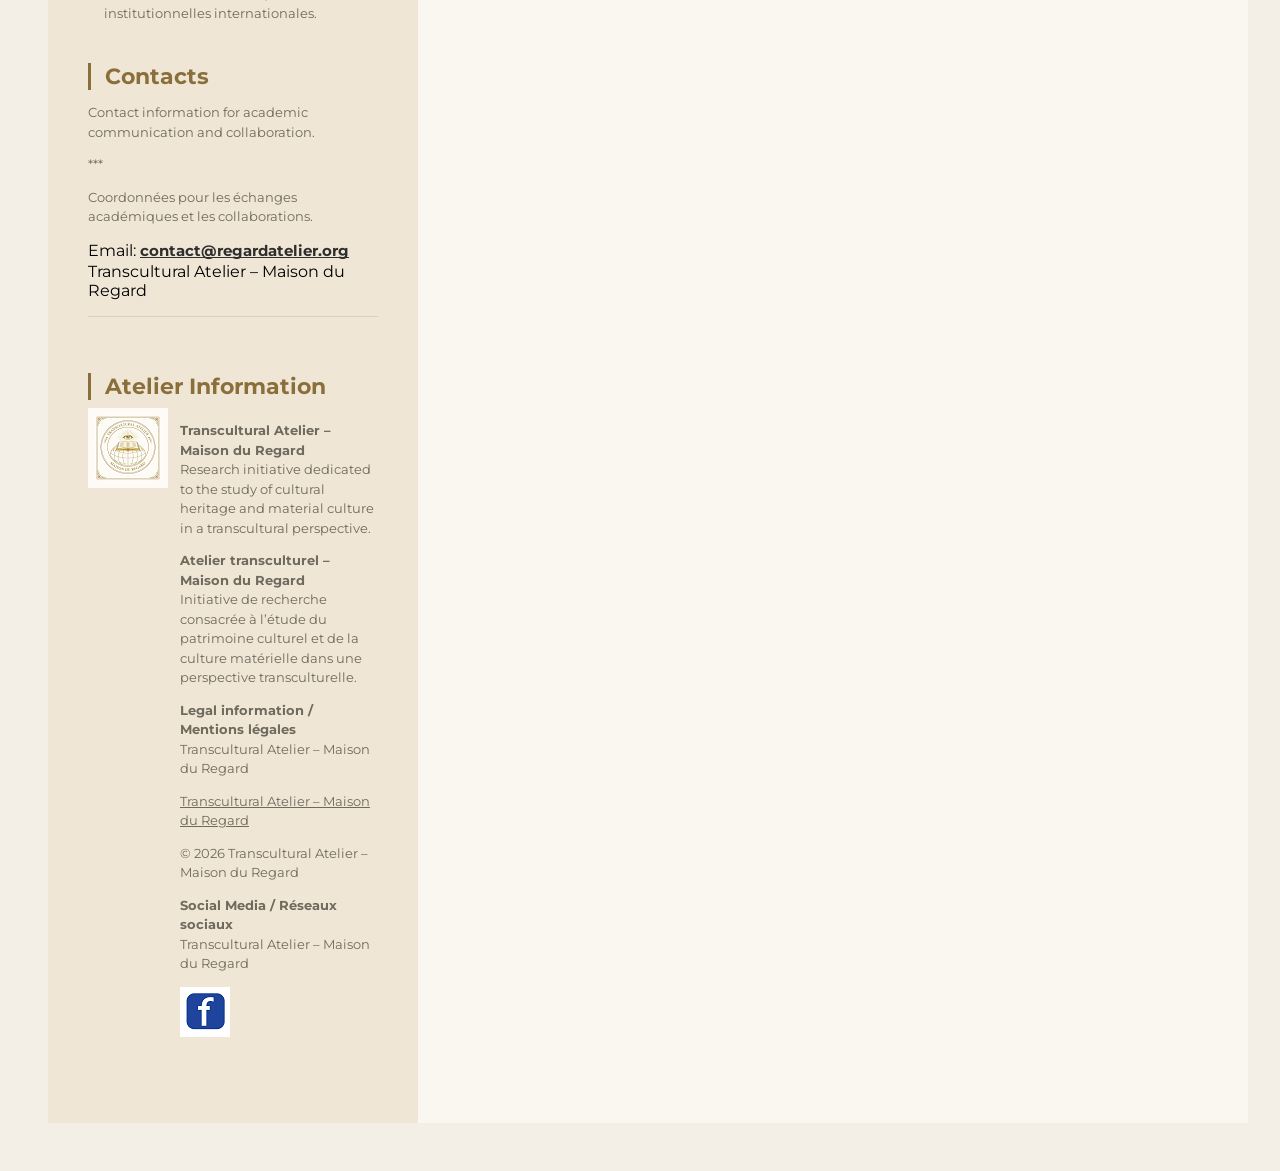
==== commit 29ddbfc2: "Update index.html" ====
--- a/index.html
+++ b/index.html
@@ -219,7 +219,11 @@
             <span class="work-experience-period-separator">|</span>
             EU
           </p>
-
+<details class="report-details">
+
+            <summary>
+              Read the full news / Lire la nouvelle complète
+            </summary>
           <div class="about-text">
             Maison du Regard is expanding its analytical work on Ukraine by launching a new strand of independent monitoring focused on cultural heritage, post-war recovery, public accountability, and the institutional conditions surrounding reconstruction. The initiative will examine not only physical damage to heritage, but also the transparency of funding, governance, restoration processes, public access to information, and the long-term effects of recovery policies on local communities.
           </div>
@@ -285,7 +289,7 @@
 
             </div>
           </div>
-
+</details>
 
           <!-- 21 July 2026 -->
 
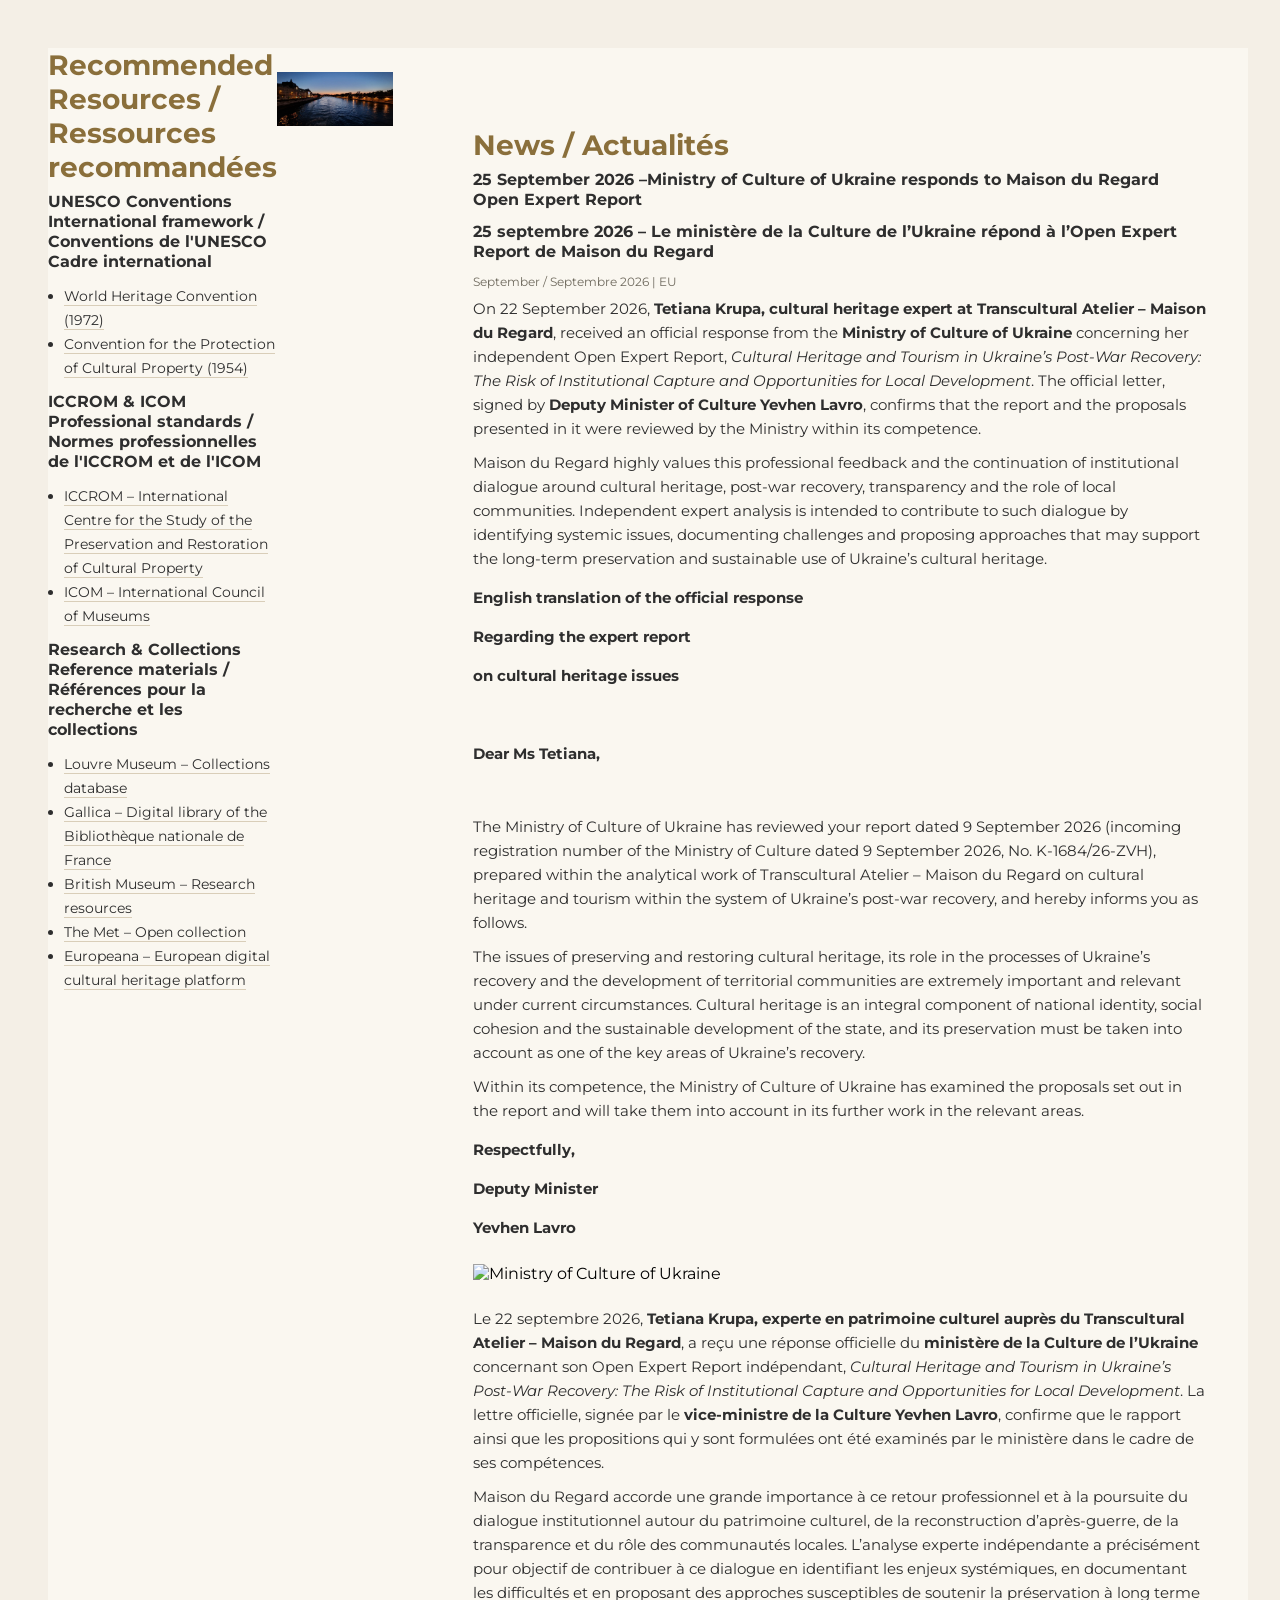
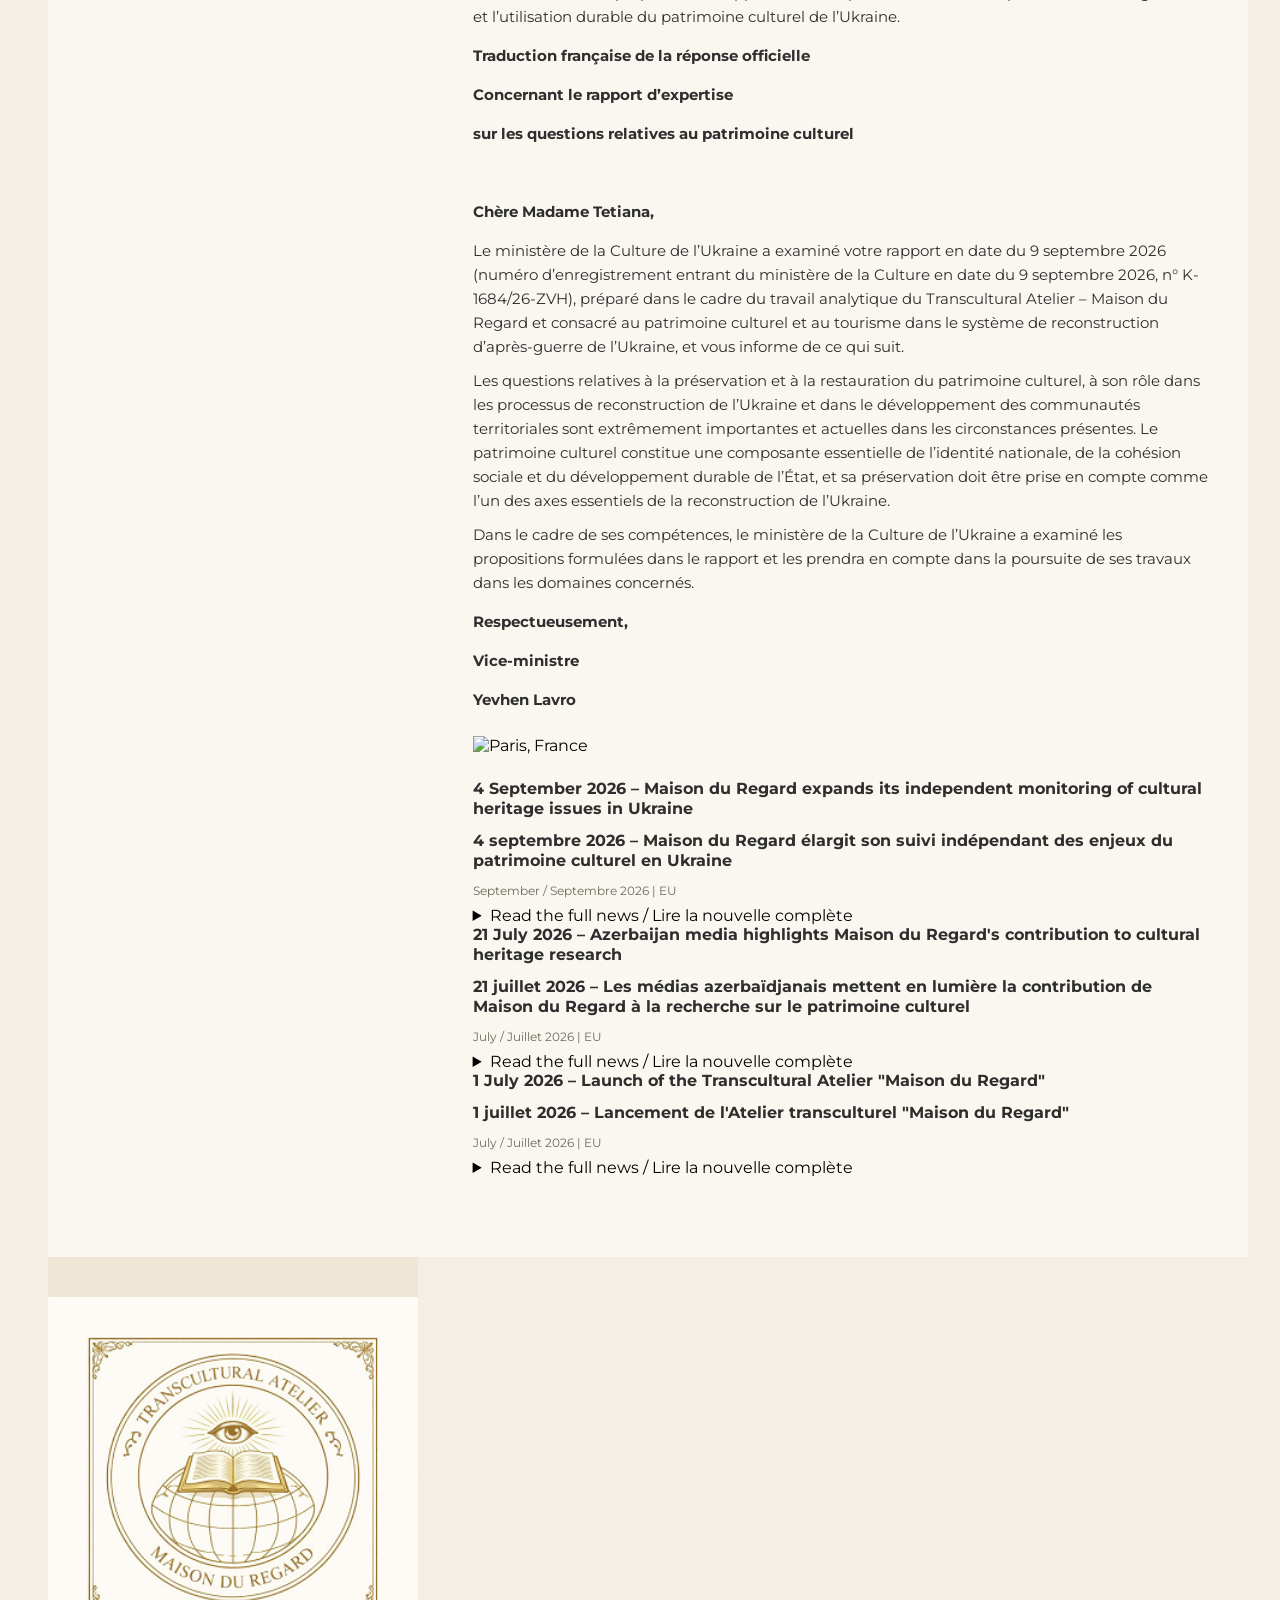
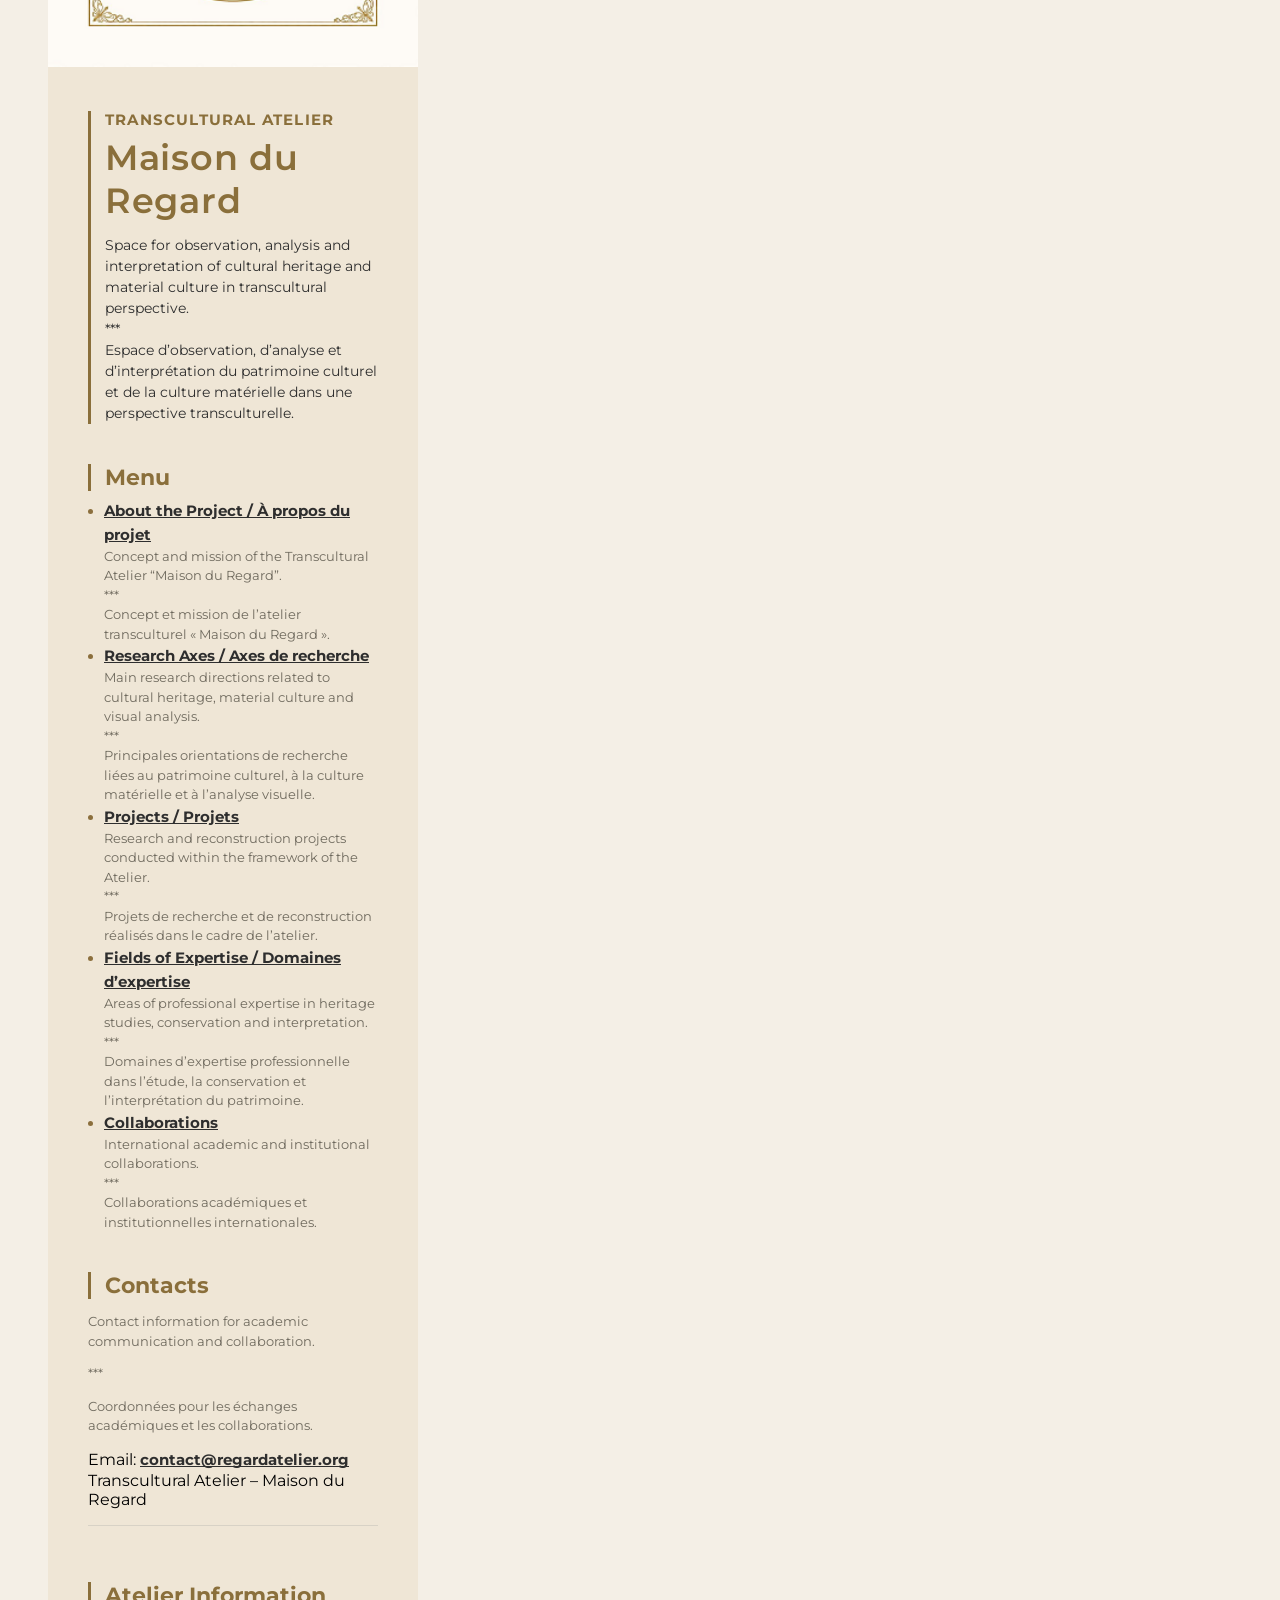
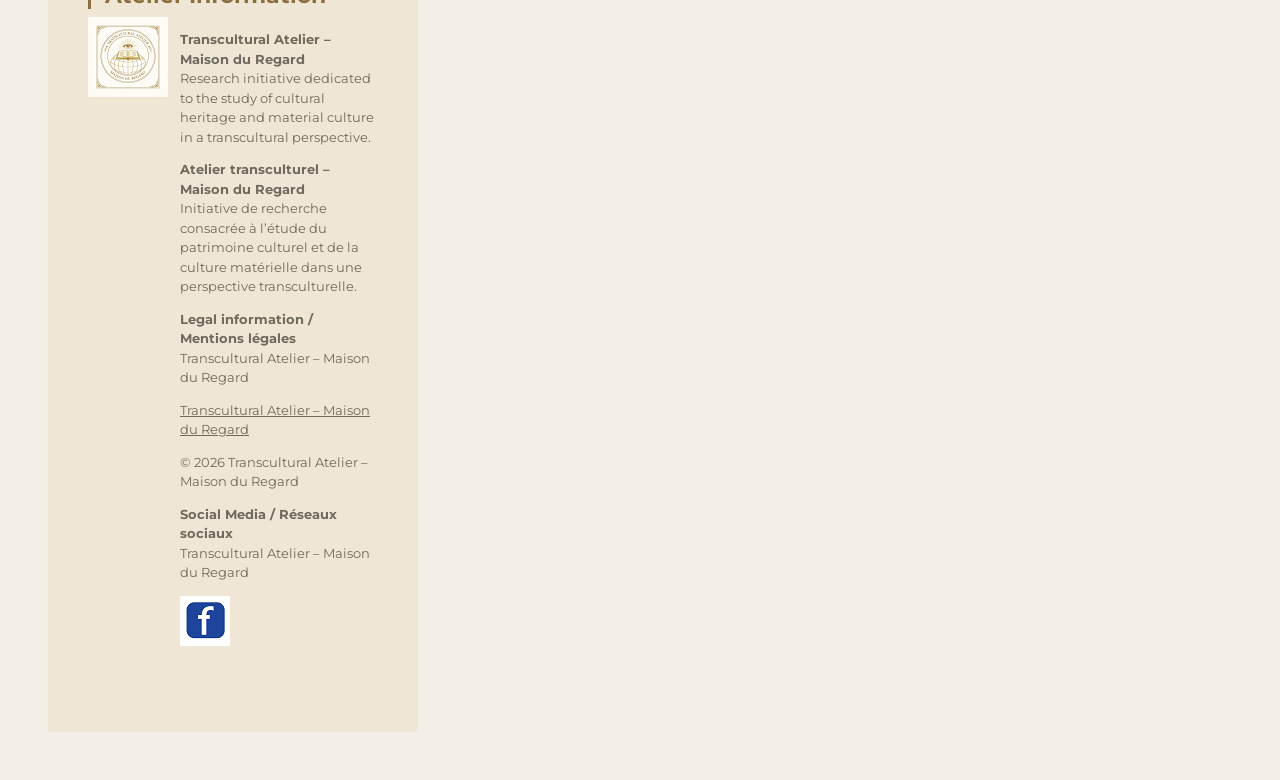
==== commit 5042417a: "Update index.html" ====
--- a/index.html
+++ b/index.html
@@ -204,8 +204,110 @@
 
         <div class="work-experience-cont">
 
+
+                    <!-- 25 September 2026 -->
+
+          <h4 class="work-experience-company">
+            25 September 2026 –Ministry of Culture of Ukraine responds to Maison du Regard Open Expert Report
+          </h4>
+
+          <h4 class="work-experience-company">
+            25 septembre 2026 – Le ministère de la Culture de l’Ukraine répond à l’Open Expert Report de Maison du Regard
+          </h4>
+
+          <p class="work-experience-period">
+            September / Septembre 2026
+            <span class="work-experience-period-separator">|</span>
+            EU
+          </p>
+
+          <div class="about-text">
+           On 22 September 2026, <b>Tetiana Krupa, cultural heritage expert at Transcultural Atelier – Maison du Regard</b>, received an official response from the <b>Ministry of Culture of Ukraine</b> concerning her independent Open Expert Report, <i>Cultural Heritage and Tourism in Ukraine’s Post-War Recovery: The Risk of Institutional Capture and Opportunities for Local Development</i>. The official letter, signed by <b>Deputy Minister of Culture Yevhen Lavro</b>, confirms that the report and the proposals presented in it were reviewed by the Ministry within its competence.
+          </div>
+
+          <div class="about-text">
+           Maison du Regard highly values this professional feedback and the continuation of institutional dialogue around cultural heritage, post-war recovery, transparency and the role of local communities. Independent expert analysis is intended to contribute to such dialogue by identifying systemic issues, documenting challenges and proposing approaches that may support the long-term preservation and sustainable use of Ukraine’s cultural heritage.
+          </div>
+
+<div class="about-text">
+        <p><b>English translation of the official response</p>
+ <p>Regarding the expert report</p>
+ <p>on cultural heritage issues</p>
+ <br>
+<p>Dear Ms Tetiana, </p>  </b>
+<br>
+          </div>
+
+<div class="about-text">
+           The Ministry of Culture of Ukraine has reviewed your report dated 9 September 2026 (incoming registration number of the Ministry of Culture dated 9 September 2026, No. K-1684/26-ZVH), prepared within the analytical work of Transcultural Atelier – Maison du Regard on cultural heritage and tourism within the system of Ukraine’s post-war recovery, and hereby informs you as follows.
+          </div>
+
+<div class="about-text">
+           The issues of preserving and restoring cultural heritage, its role in the processes of Ukraine’s recovery and the development of territorial communities are extremely important and relevant under current circumstances. Cultural heritage is an integral component of national identity, social cohesion and the sustainable development of the state, and its preservation must be taken into account as one of the key areas of Ukraine’s recovery.
+          </div>
+
+<div class="about-text">
+           Within its competence, the Ministry of Culture of Ukraine has examined the proposals set out in the report and will take them into account in its further work in the relevant areas.
+<br>
+<b><p>Respectfully,</p>
+<p>Deputy Minister</p>
+<p>Yevhen Lavro</p></b>
+          </div>
+
+          <!-- Image -->
+      <div class="resource-image-block">
+        <img
+          src="https://drive.google.com/file/d/1TWA7AM1ooaXkZUyA9d5AUkCnq1LTkfGV/view?usp=drive_link"
+          alt="Ministry of Culture of Ukraine"
+          class="resource-image"
+        >
+      </div>
+
+          <div class="about-text">
+            Le 22 septembre 2026, <b>Tetiana Krupa, experte en patrimoine culturel auprès du Transcultural Atelier – Maison du Regard</b>, a reçu une réponse officielle du <b>ministère de la Culture de l’Ukraine</b> concernant son Open Expert Report indépendant, <i>Cultural Heritage and Tourism in Ukraine’s Post-War Recovery: The Risk of Institutional Capture and Opportunities for Local Development</i>. La lettre officielle, signée par le <b>vice-ministre de la Culture Yevhen Lavro</b>, confirme que le rapport ainsi que les propositions qui y sont formulées ont été examinés par le ministère dans le cadre de ses compétences.
+          </div>
+
+          <div class="about-text">
+            Maison du Regard accorde une grande importance à ce retour professionnel et à la poursuite du dialogue institutionnel autour du patrimoine culturel, de la reconstruction d’après-guerre, de la transparence et du rôle des communautés locales. L’analyse experte indépendante a précisément pour objectif de contribuer à ce dialogue en identifiant les enjeux systémiques, en documentant les difficultés et en proposant des approches susceptibles de soutenir la préservation à long terme et l’utilisation durable du patrimoine culturel de l’Ukraine.
+          </div>
+<div class="about-text">
+         <b><p>Traduction française de la réponse officielle</p>
+<p>Concernant le rapport d’expertise</p>
+<p>sur les questions relatives au patrimoine culturel</p>
+
+<br>
+<p>Chère Madame Tetiana,</p></b>
+
+          </div>
+
+<div class="about-text">
+           Le ministère de la Culture de l’Ukraine a examiné votre rapport en date du 9 septembre 2026 (numéro d’enregistrement entrant du ministère de la Culture en date du 9 septembre 2026, n° K-1684/26-ZVH), préparé dans le cadre du travail analytique du Transcultural Atelier – Maison du Regard et consacré au patrimoine culturel et au tourisme dans le système de reconstruction d’après-guerre de l’Ukraine, et vous informe de ce qui suit.
+          </div>
+
+<div class="about-text">
+           Les questions relatives à la préservation et à la restauration du patrimoine culturel, à son rôle dans les processus de reconstruction de l’Ukraine et dans le développement des communautés territoriales sont extrêmement importantes et actuelles dans les circonstances présentes. Le patrimoine culturel constitue une composante essentielle de l’identité nationale, de la cohésion sociale et du développement durable de l’État, et sa préservation doit être prise en compte comme l’un des axes essentiels de la reconstruction de l’Ukraine.
+          </div>
+
+<div class="about-text">
+           Dans le cadre de ses compétences, le ministère de la Culture de l’Ukraine a examiné les propositions formulées dans le rapport et les prendra en compte dans la poursuite de ses travaux dans les domaines concernés.
+<br>
+<b><p>Respectueusement,</p>
+<p>Vice-ministre</p>
+<p>Yevhen Lavro</p></b>
+          </div>
+
+         <!-- Image -->
+      <div class="resource-image-block">
+        <img
+          src="https://drive.google.com/file/d/1TWA7AM1ooaXkZUyA9d5AUkCnq1LTkfGV/view?usp=drive_link"
+          alt="Paris, France"
+          class="resource-image"
+        >
+      </div>
+          </div>
+
+          
           <!-- 4 September 2026 -->
-
           <h4 class="work-experience-company">
             4 September 2026 – Maison du Regard expands its independent monitoring of cultural heritage issues in Ukraine
           </h4>
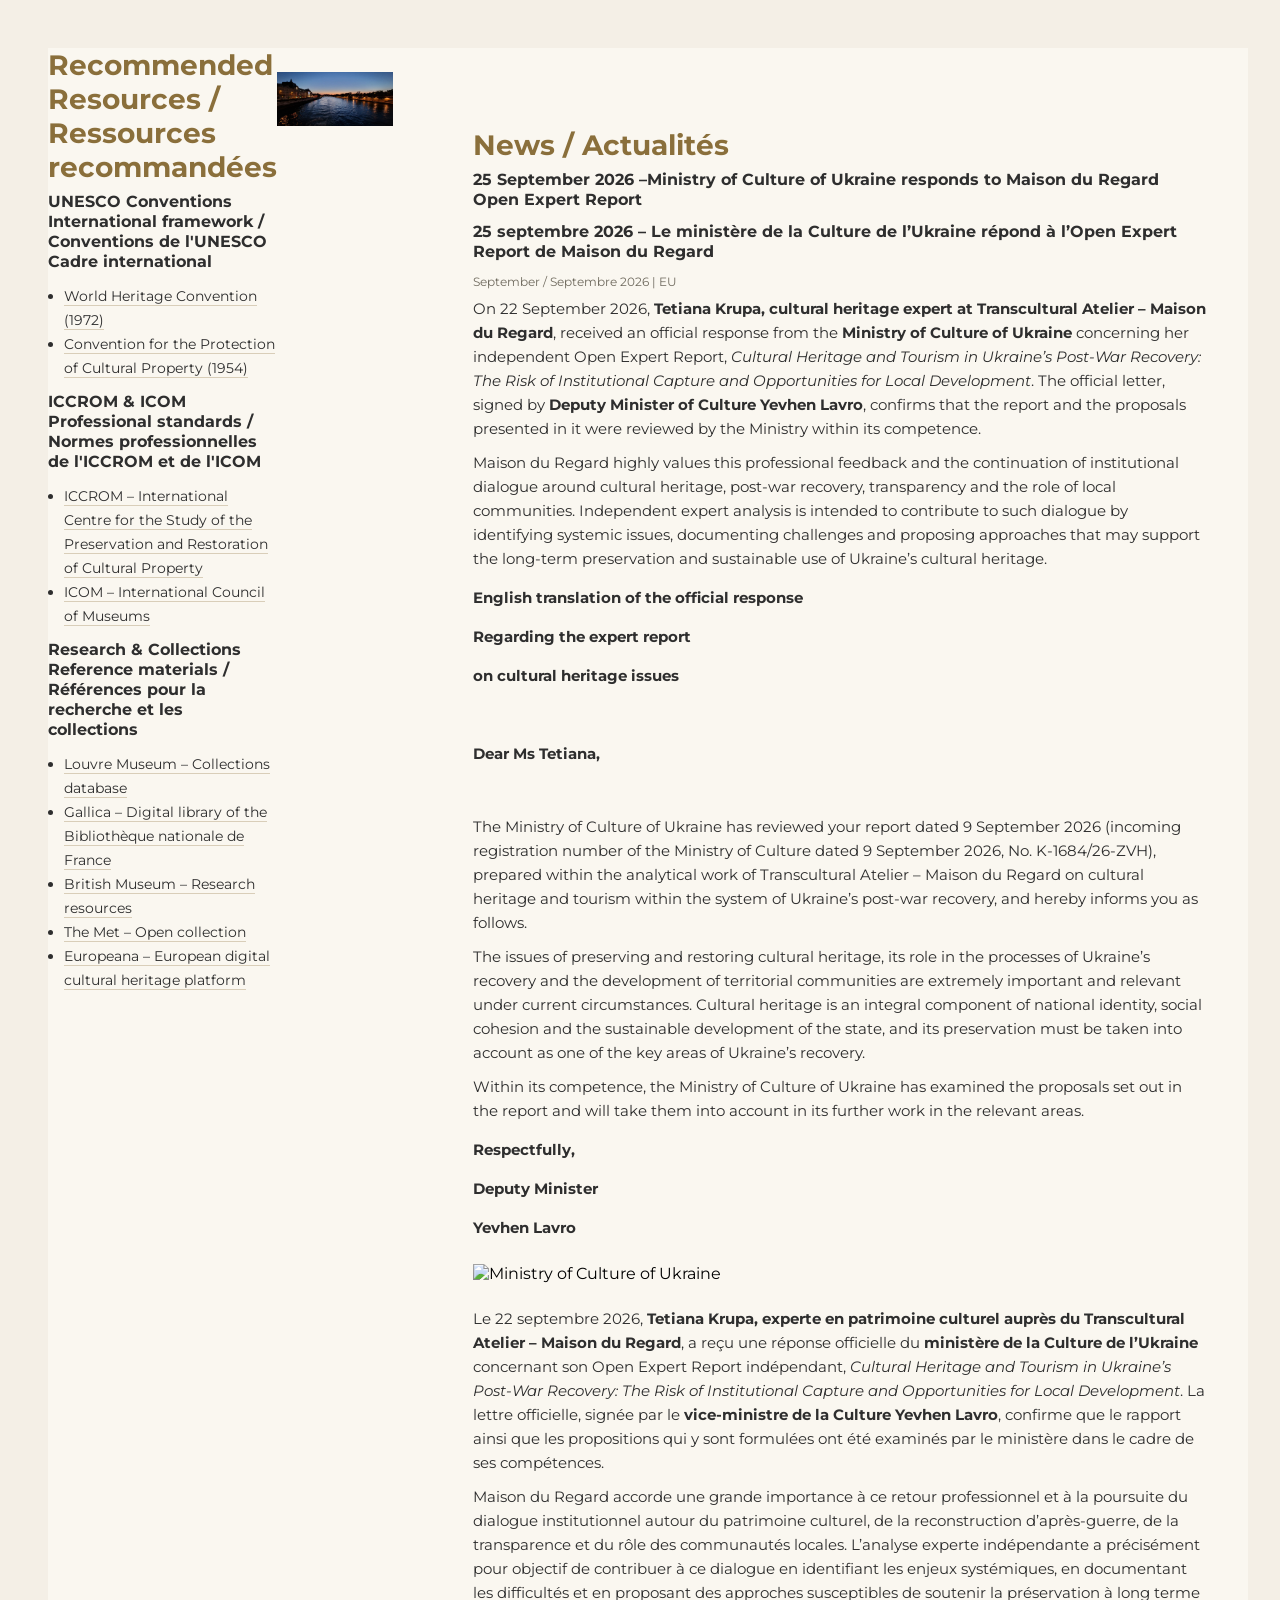
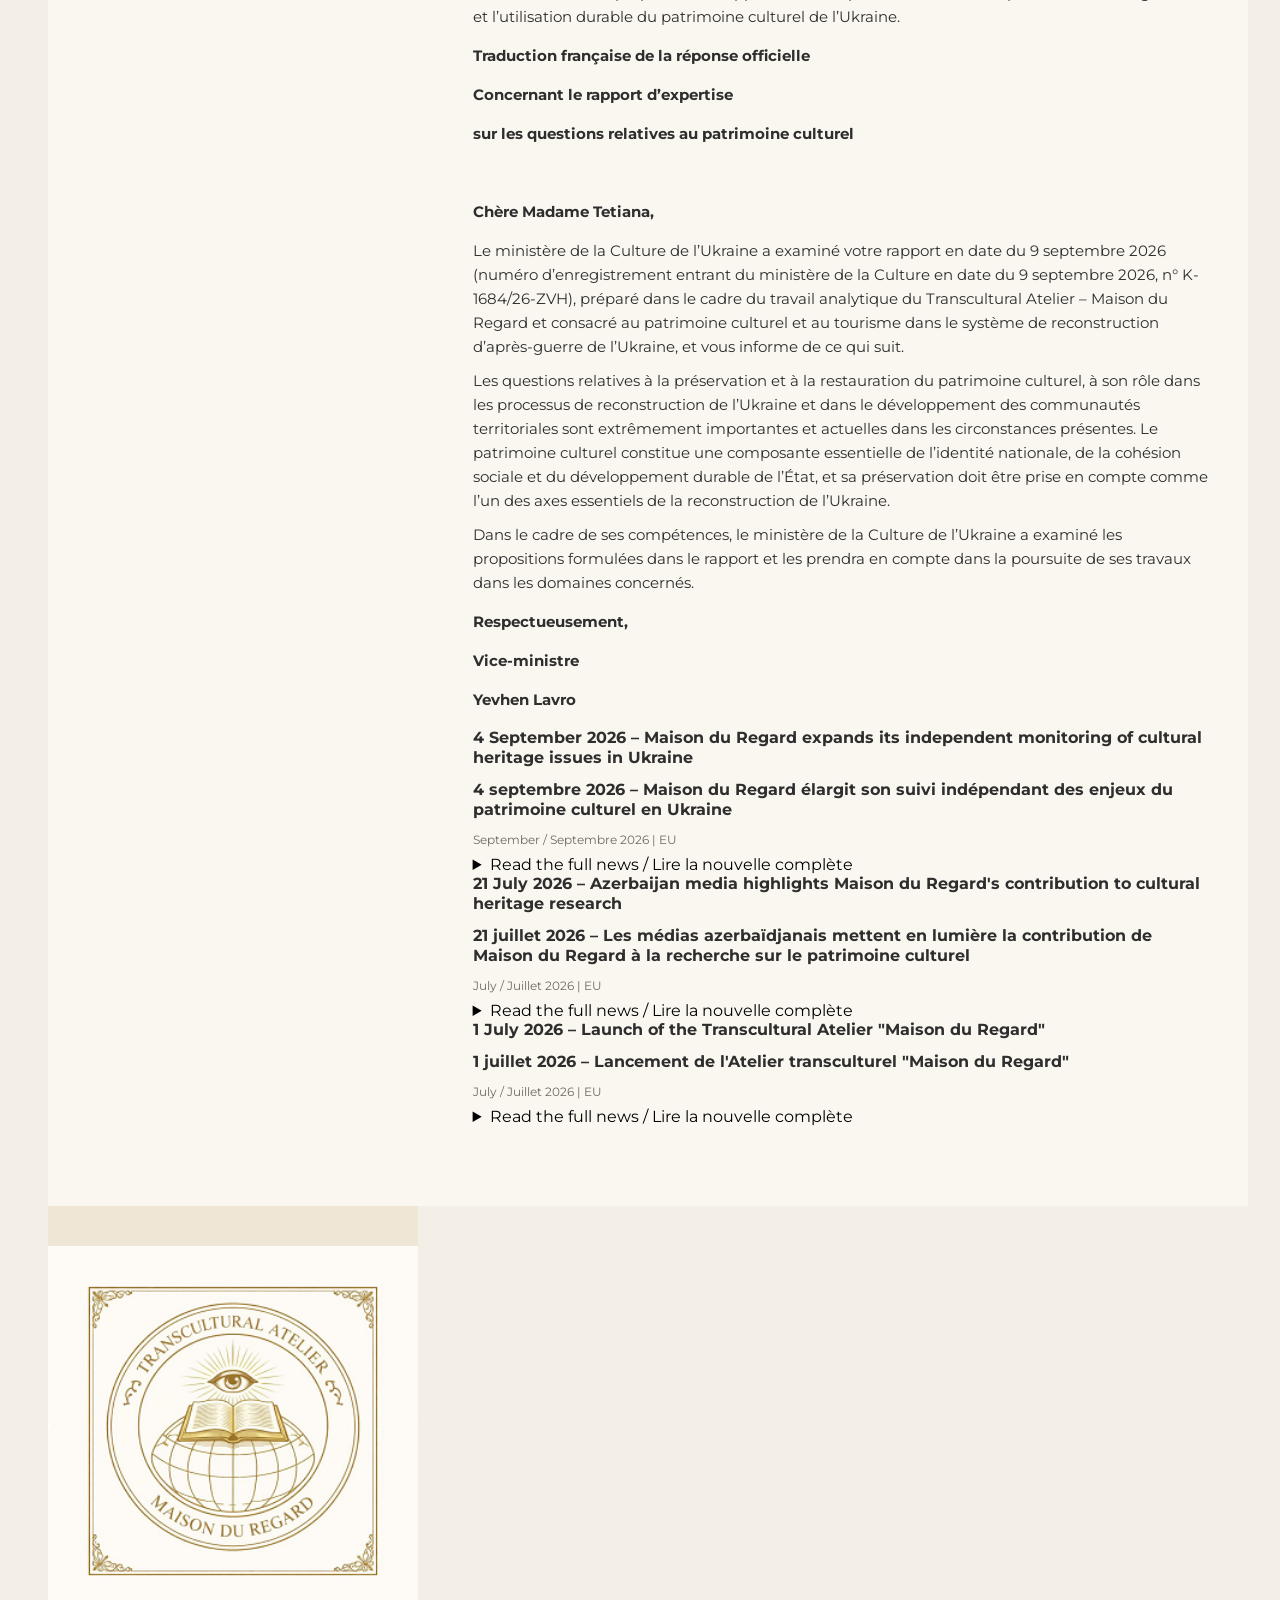
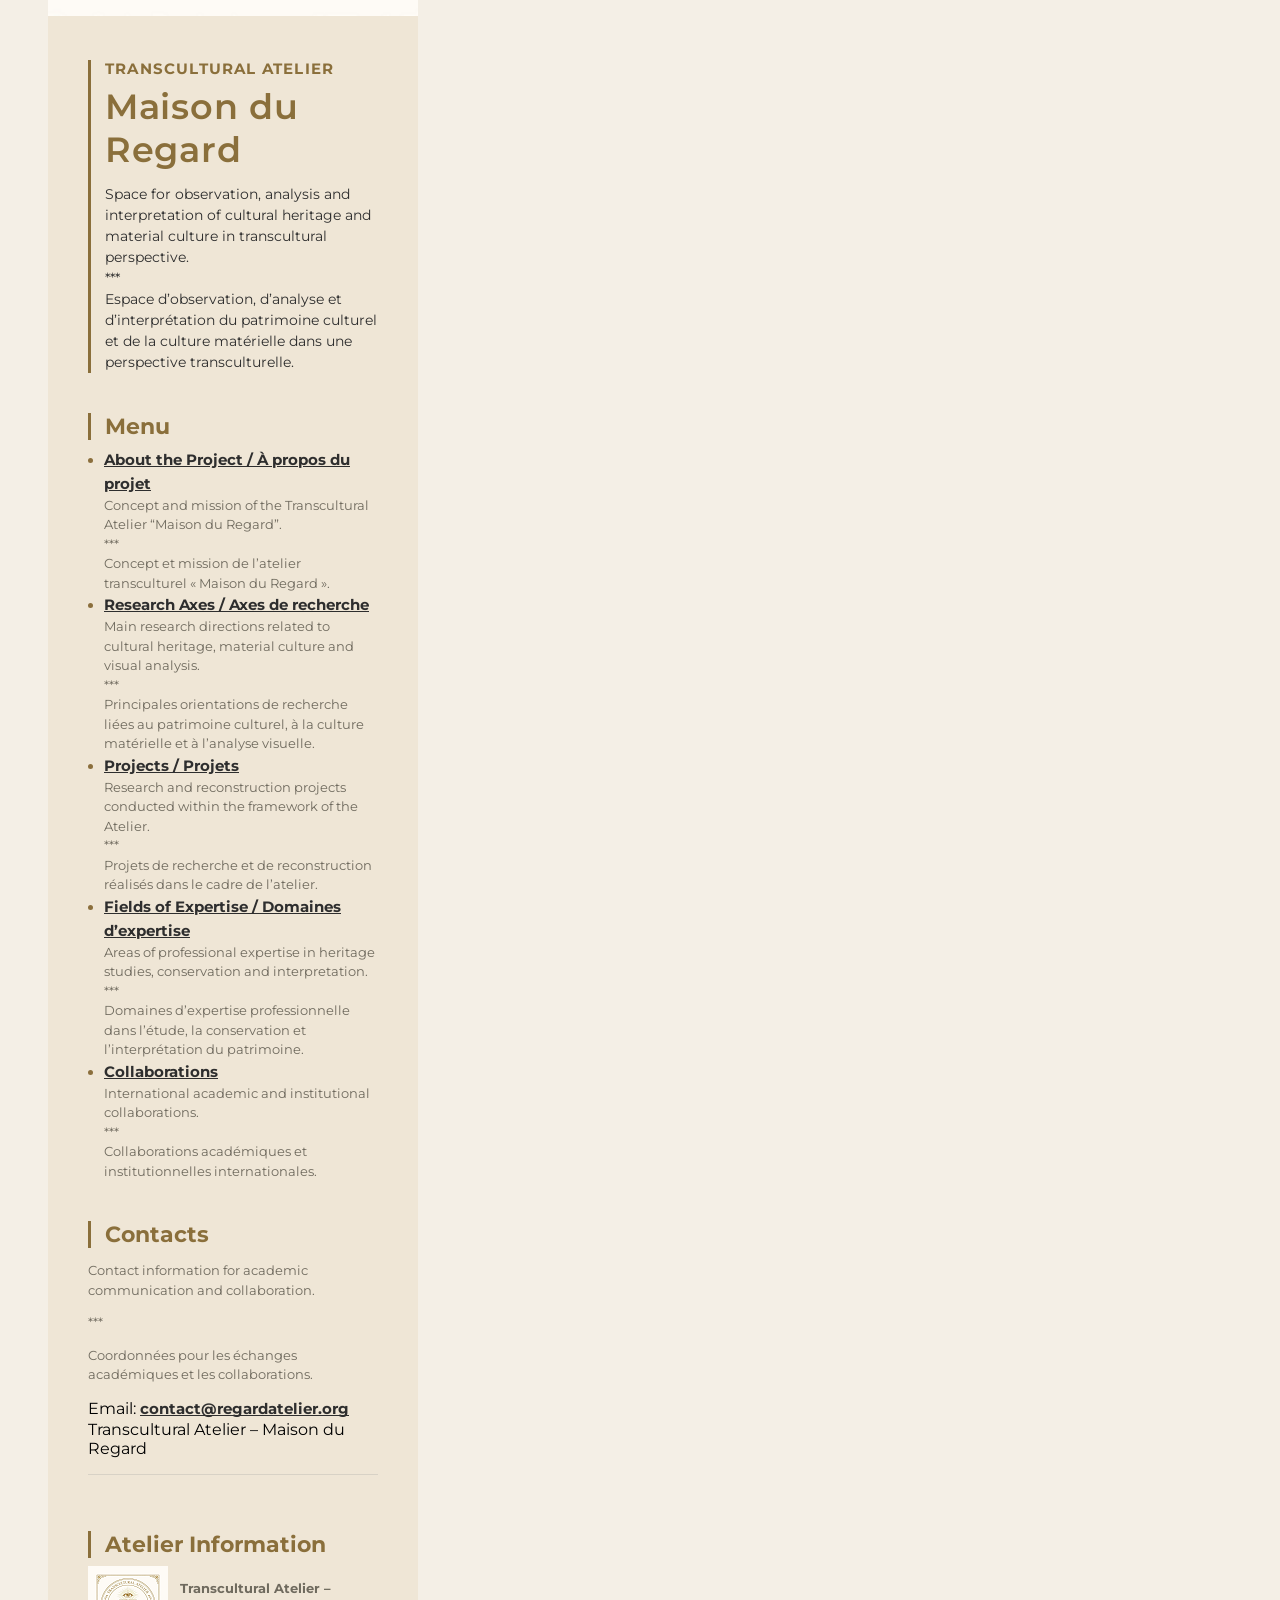
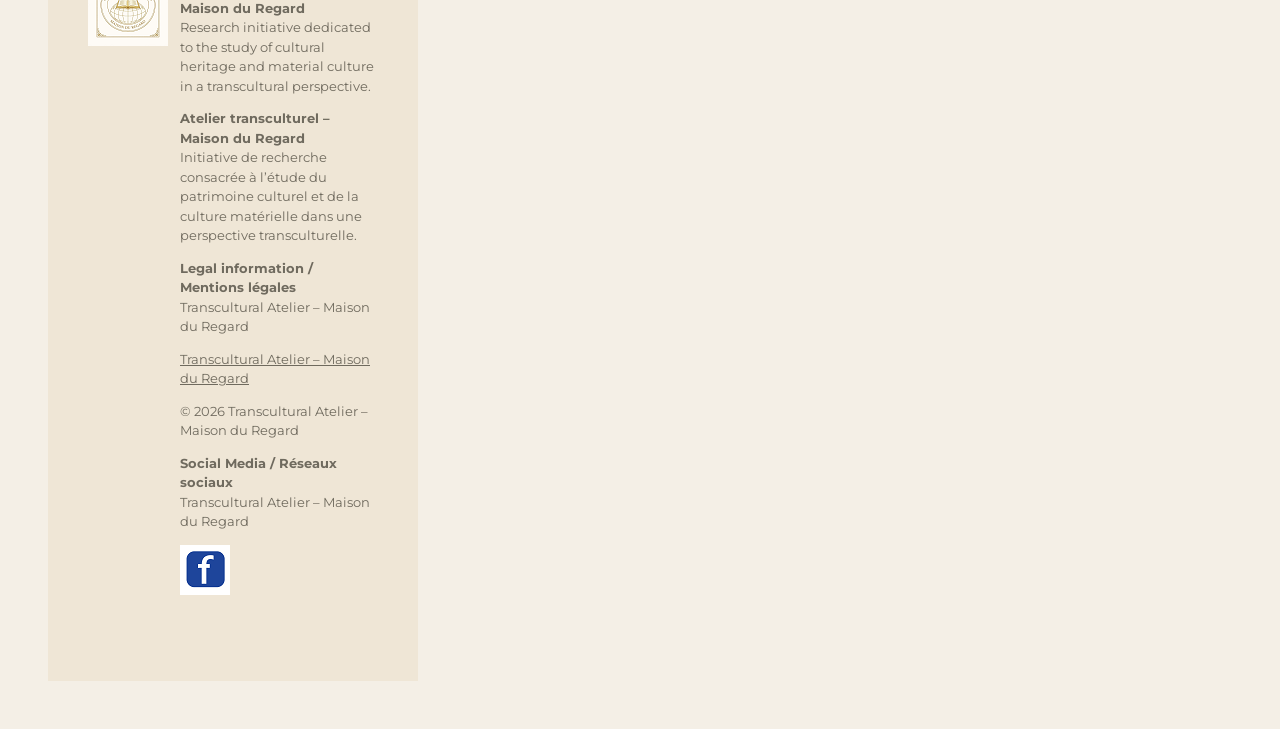
==== commit 6a484a2f: "Update index.html" ====
--- a/index.html
+++ b/index.html
@@ -295,16 +295,7 @@
 <p>Vice-ministre</p>
 <p>Yevhen Lavro</p></b>
           </div>
-
-         <!-- Image -->
-      <div class="resource-image-block">
-        <img
-          src="https://drive.google.com/file/d/1TWA7AM1ooaXkZUyA9d5AUkCnq1LTkfGV/view?usp=drive_link"
-          alt="Paris, France"
-          class="resource-image"
-        >
-      </div>
-          </div>
+        </div>
 
           
           <!-- 4 September 2026 -->
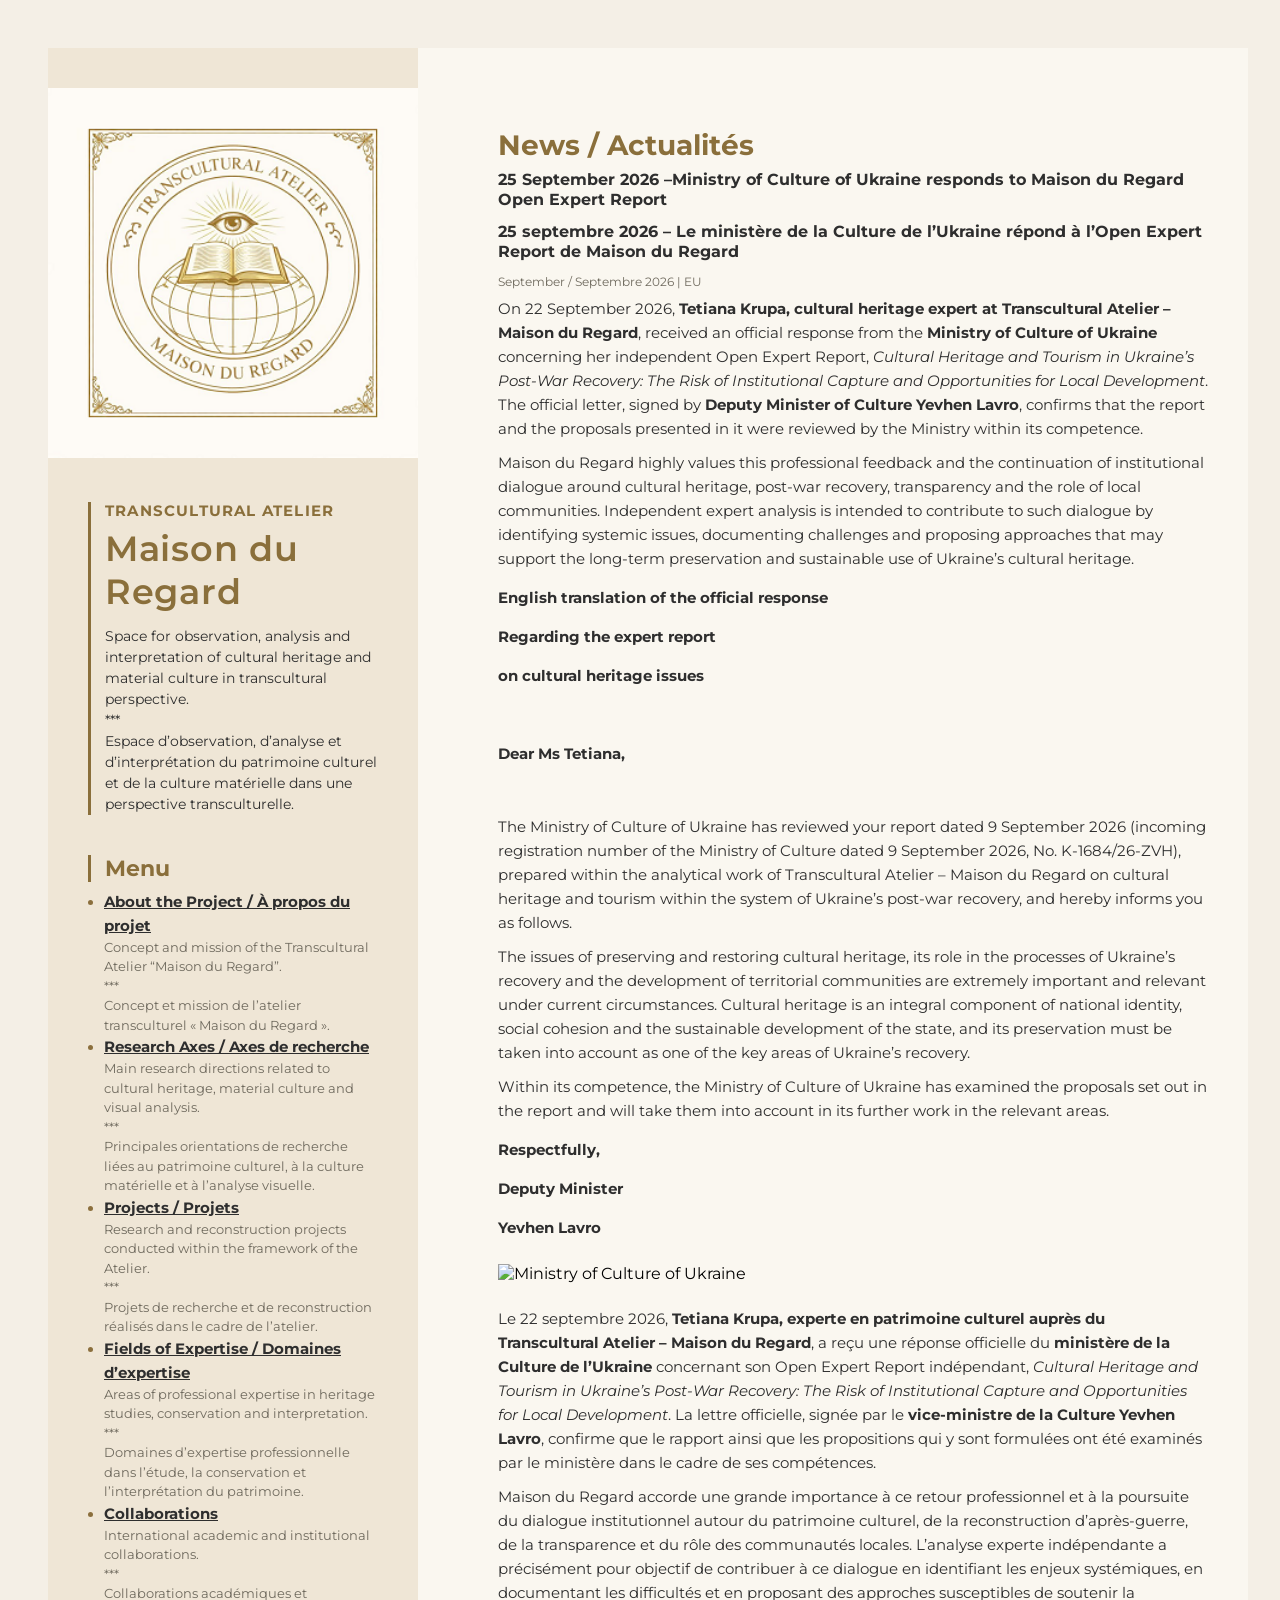
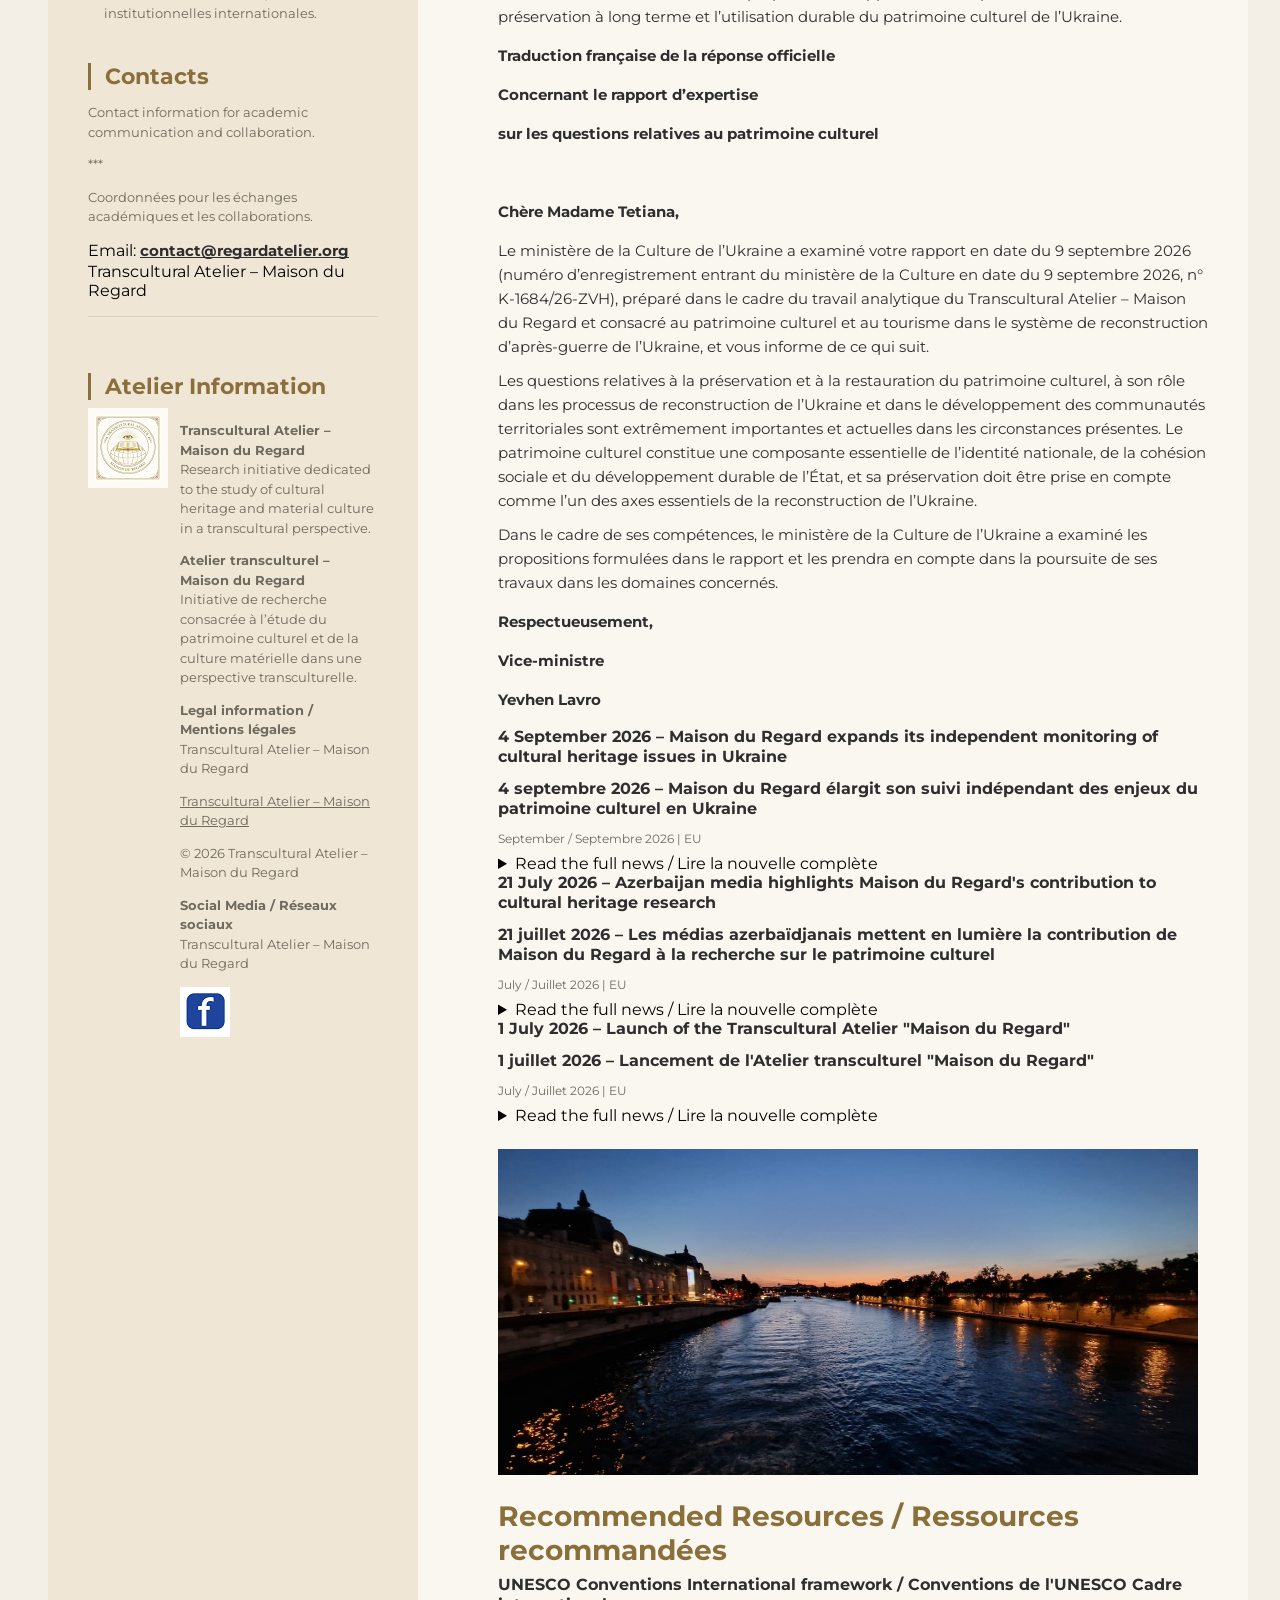
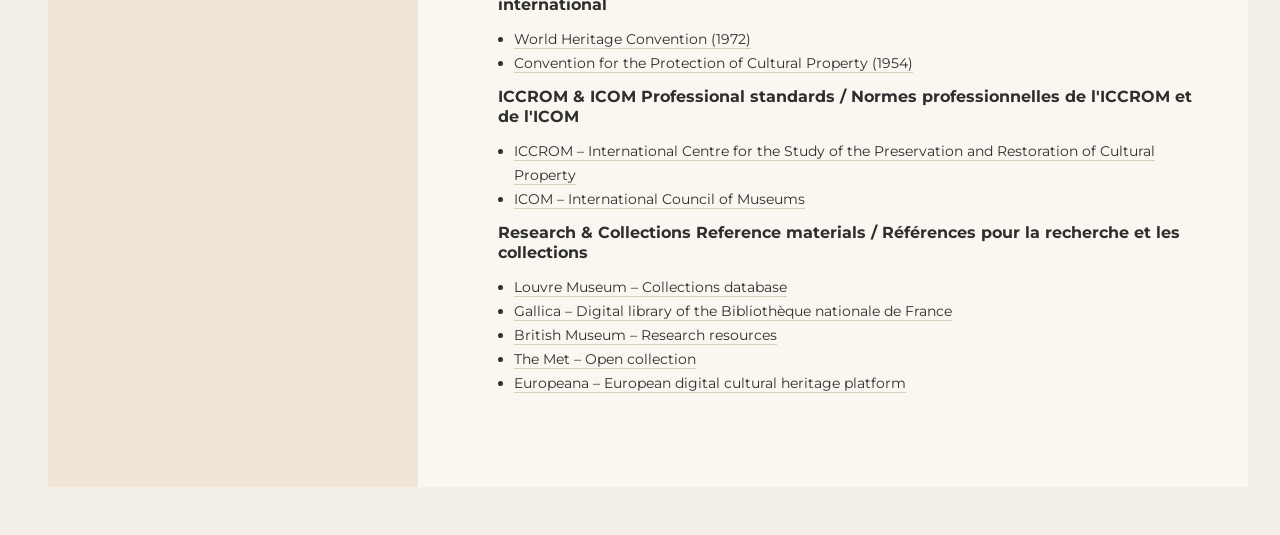
==== commit 7ac5013a: "Update index.html" ====
--- a/index.html
+++ b/index.html
@@ -295,7 +295,6 @@
 <p>Vice-ministre</p>
 <p>Yevhen Lavro</p></b>
           </div>
-        </div>
 
           
           <!-- 4 September 2026 -->
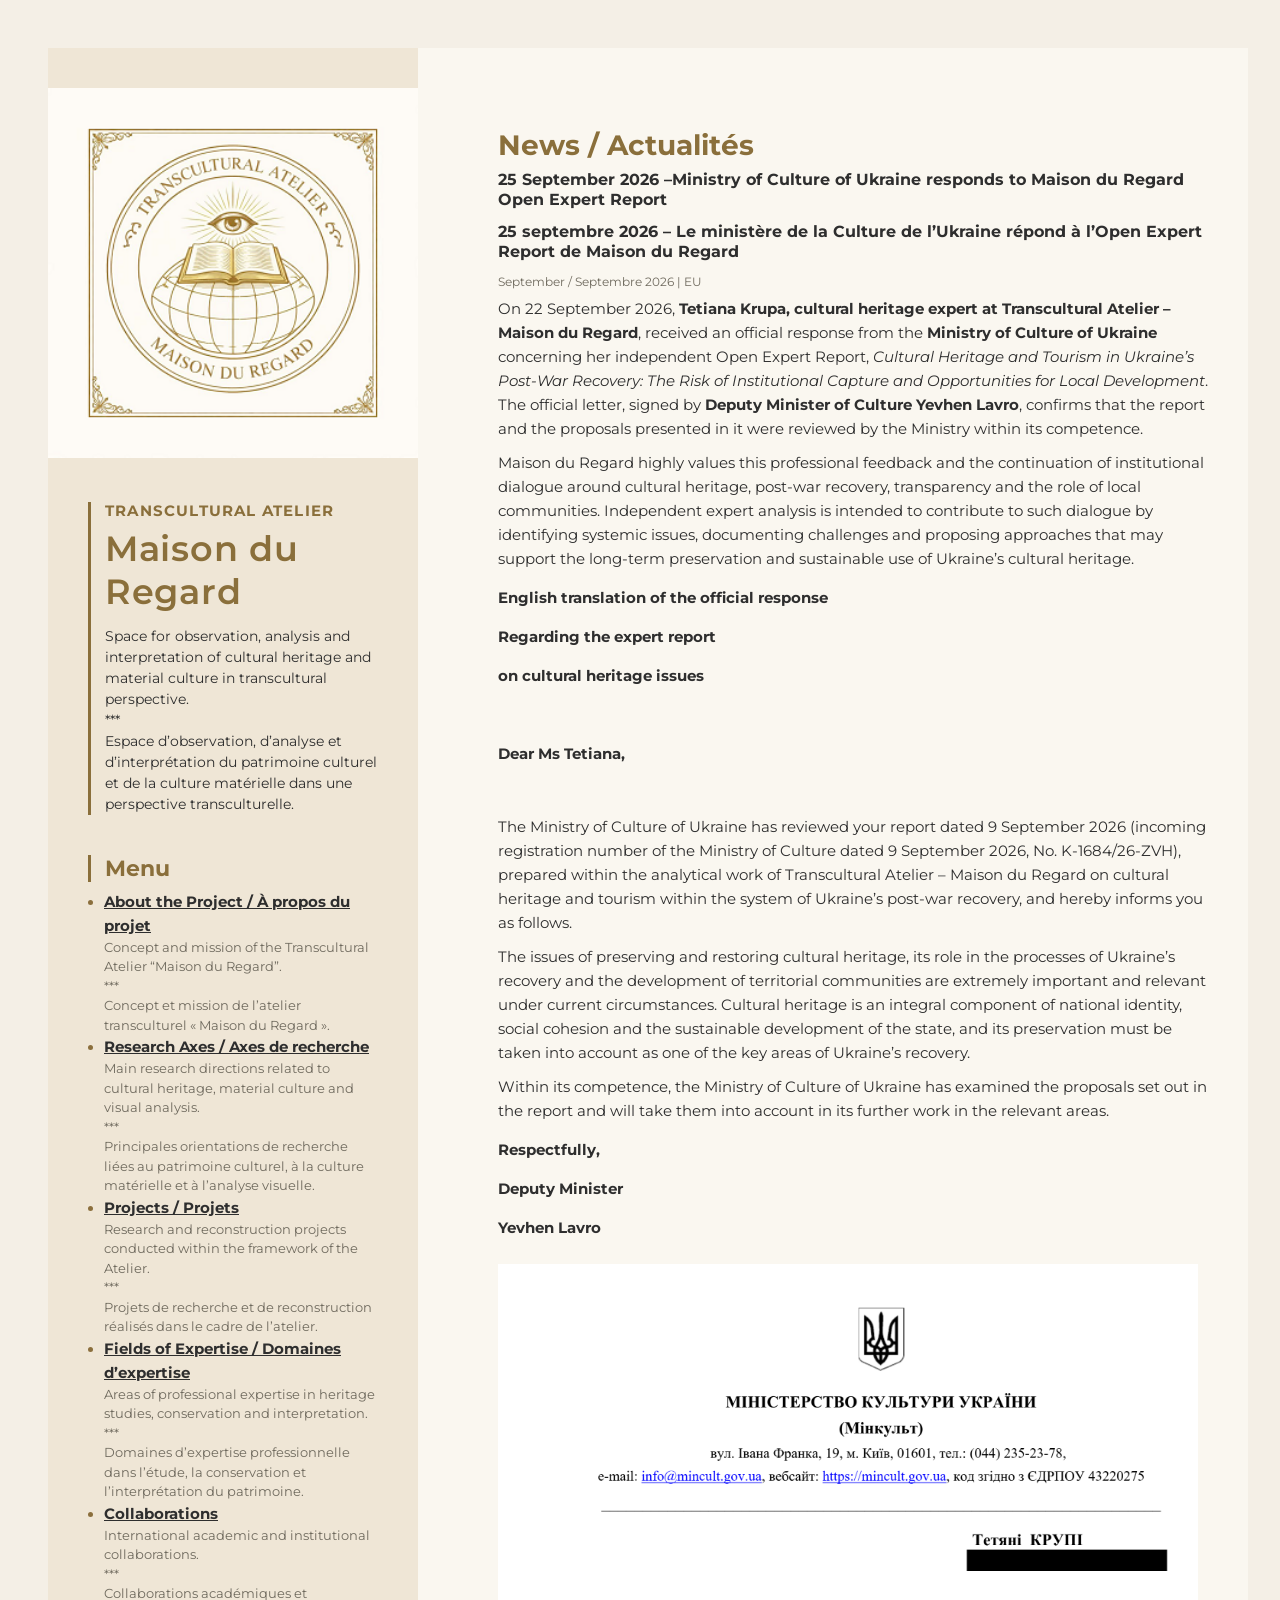
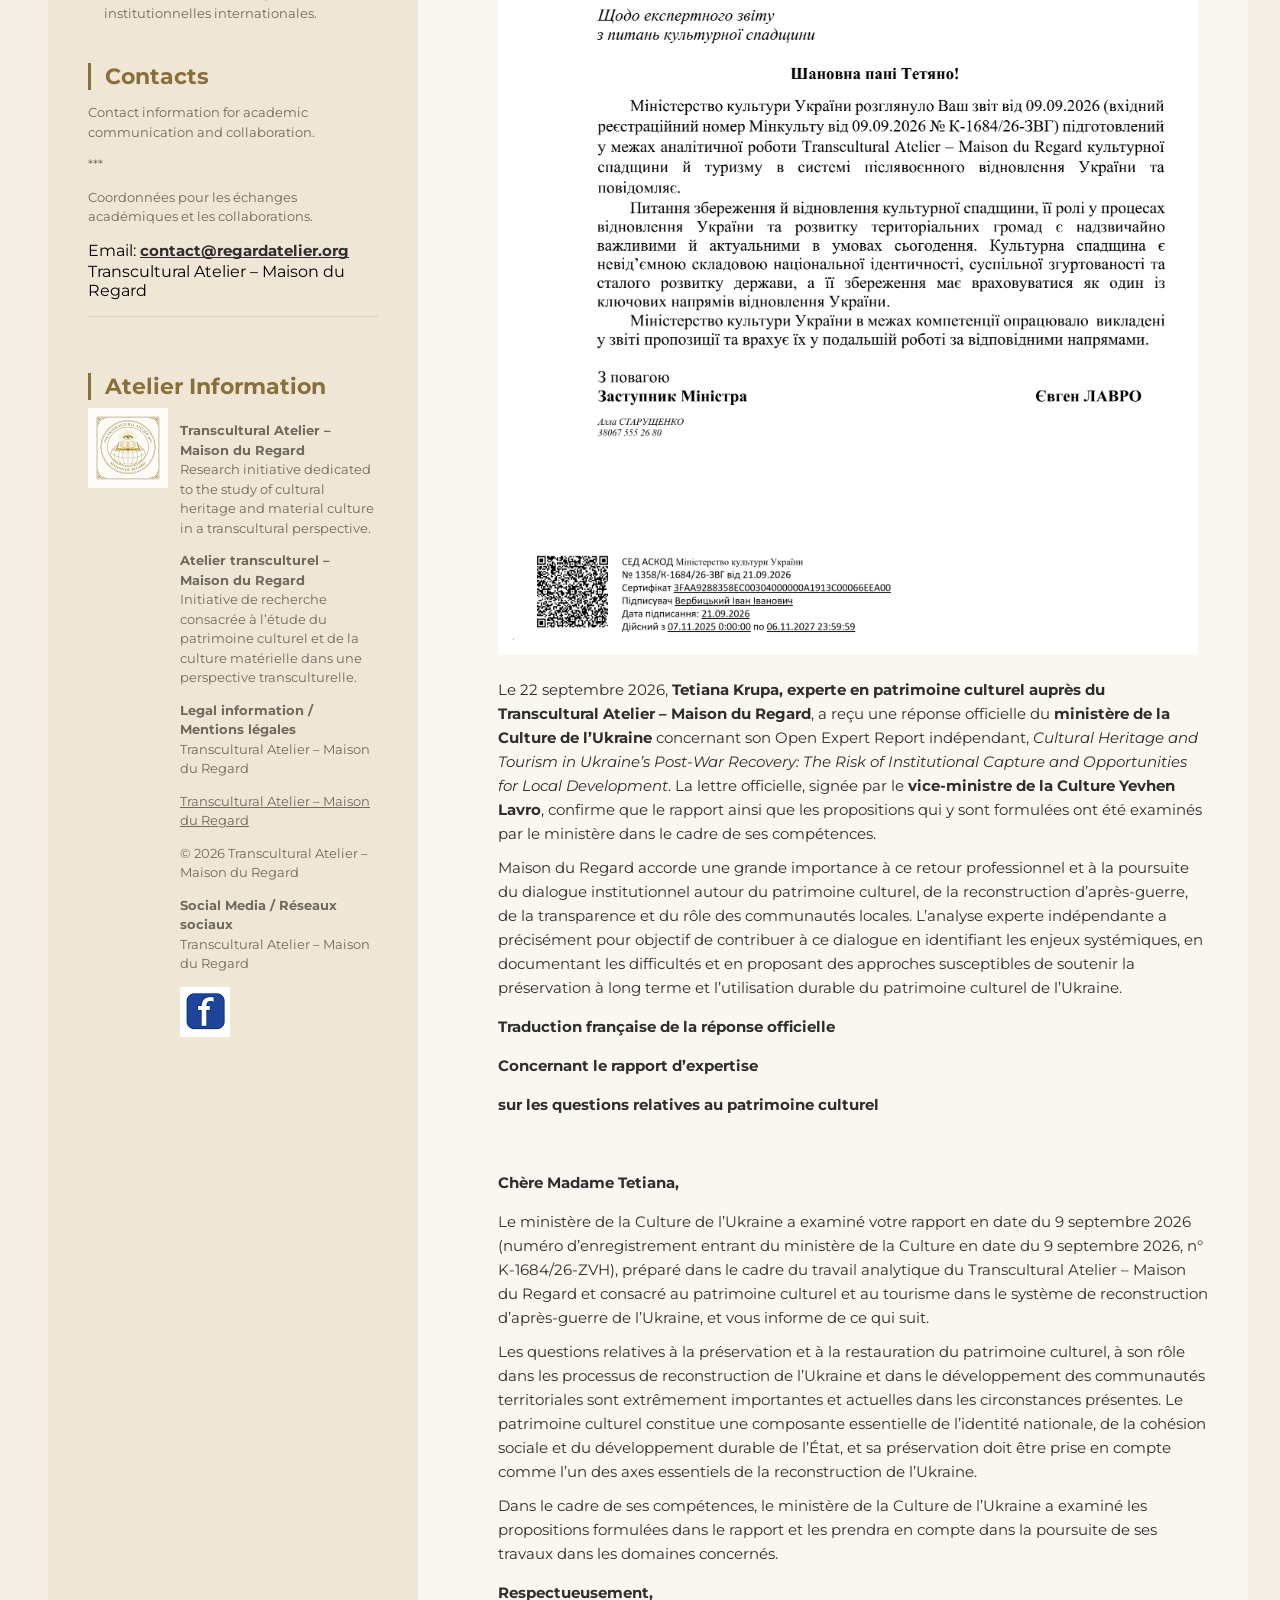
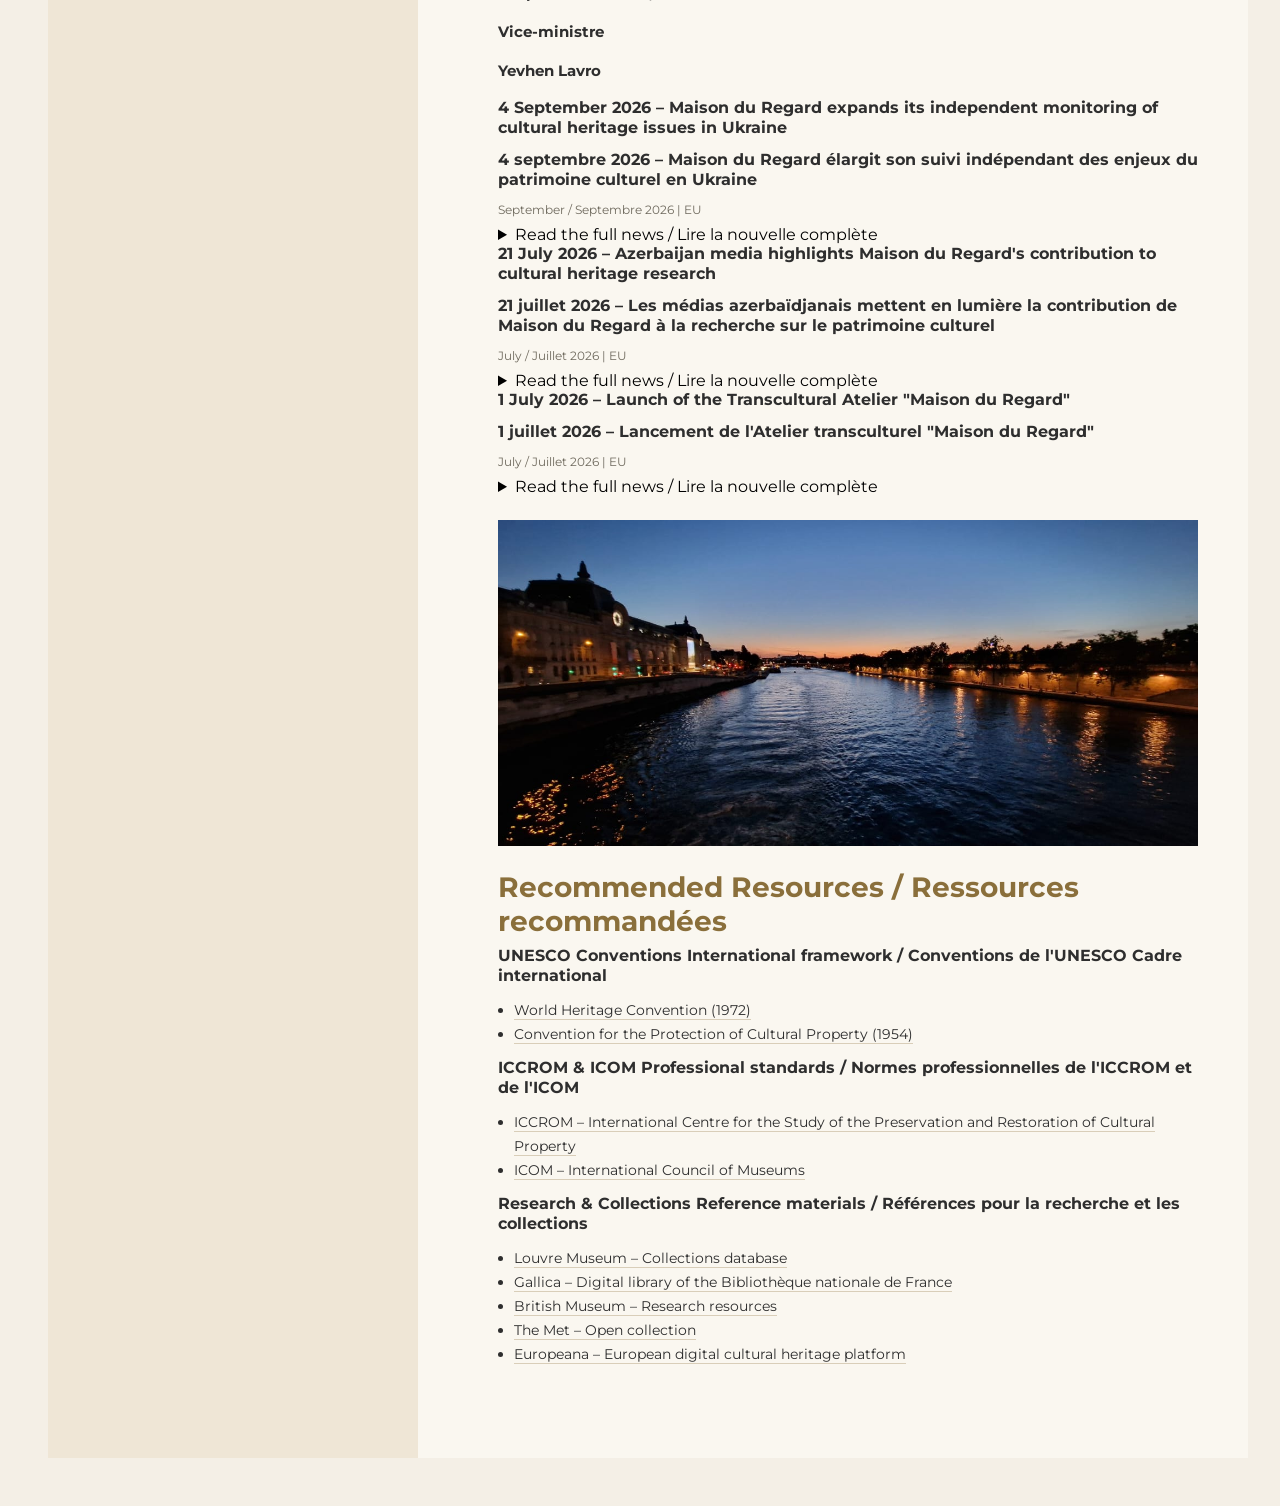
==== commit b0a6f347: "Update index.html" ====
--- a/index.html
+++ b/index.html
@@ -257,10 +257,10 @@
           <!-- Image -->
       <div class="resource-image-block">
         <img
-          src="https://drive.google.com/file/d/1TWA7AM1ooaXkZUyA9d5AUkCnq1LTkfGV/view?usp=drive_link"
-          alt="Ministry of Culture of Ukraine"
-          class="resource-image"
-        >
+  src="img/mincult 09 26.png"
+  alt="Official response from the Ministry of Culture of Ukraine"
+  class="resource-image"
+>
       </div>
 
           <div class="about-text">
